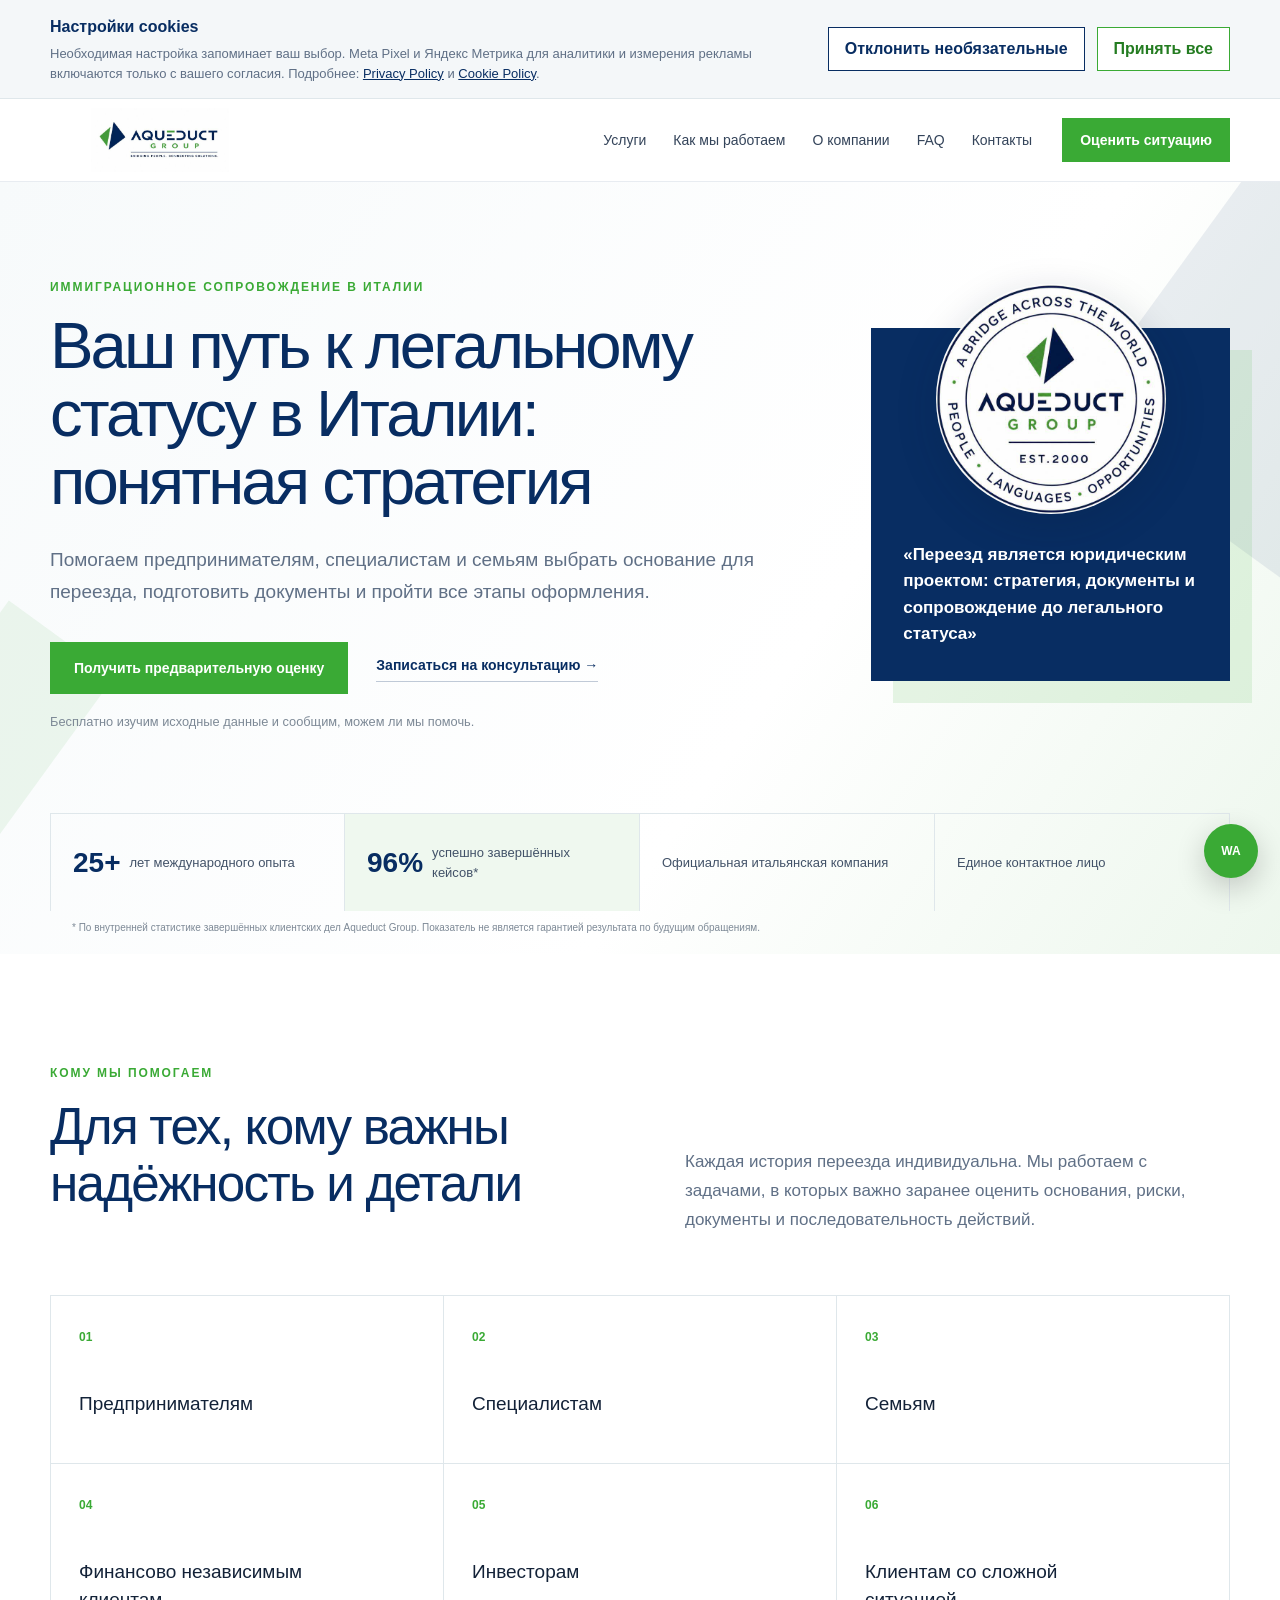
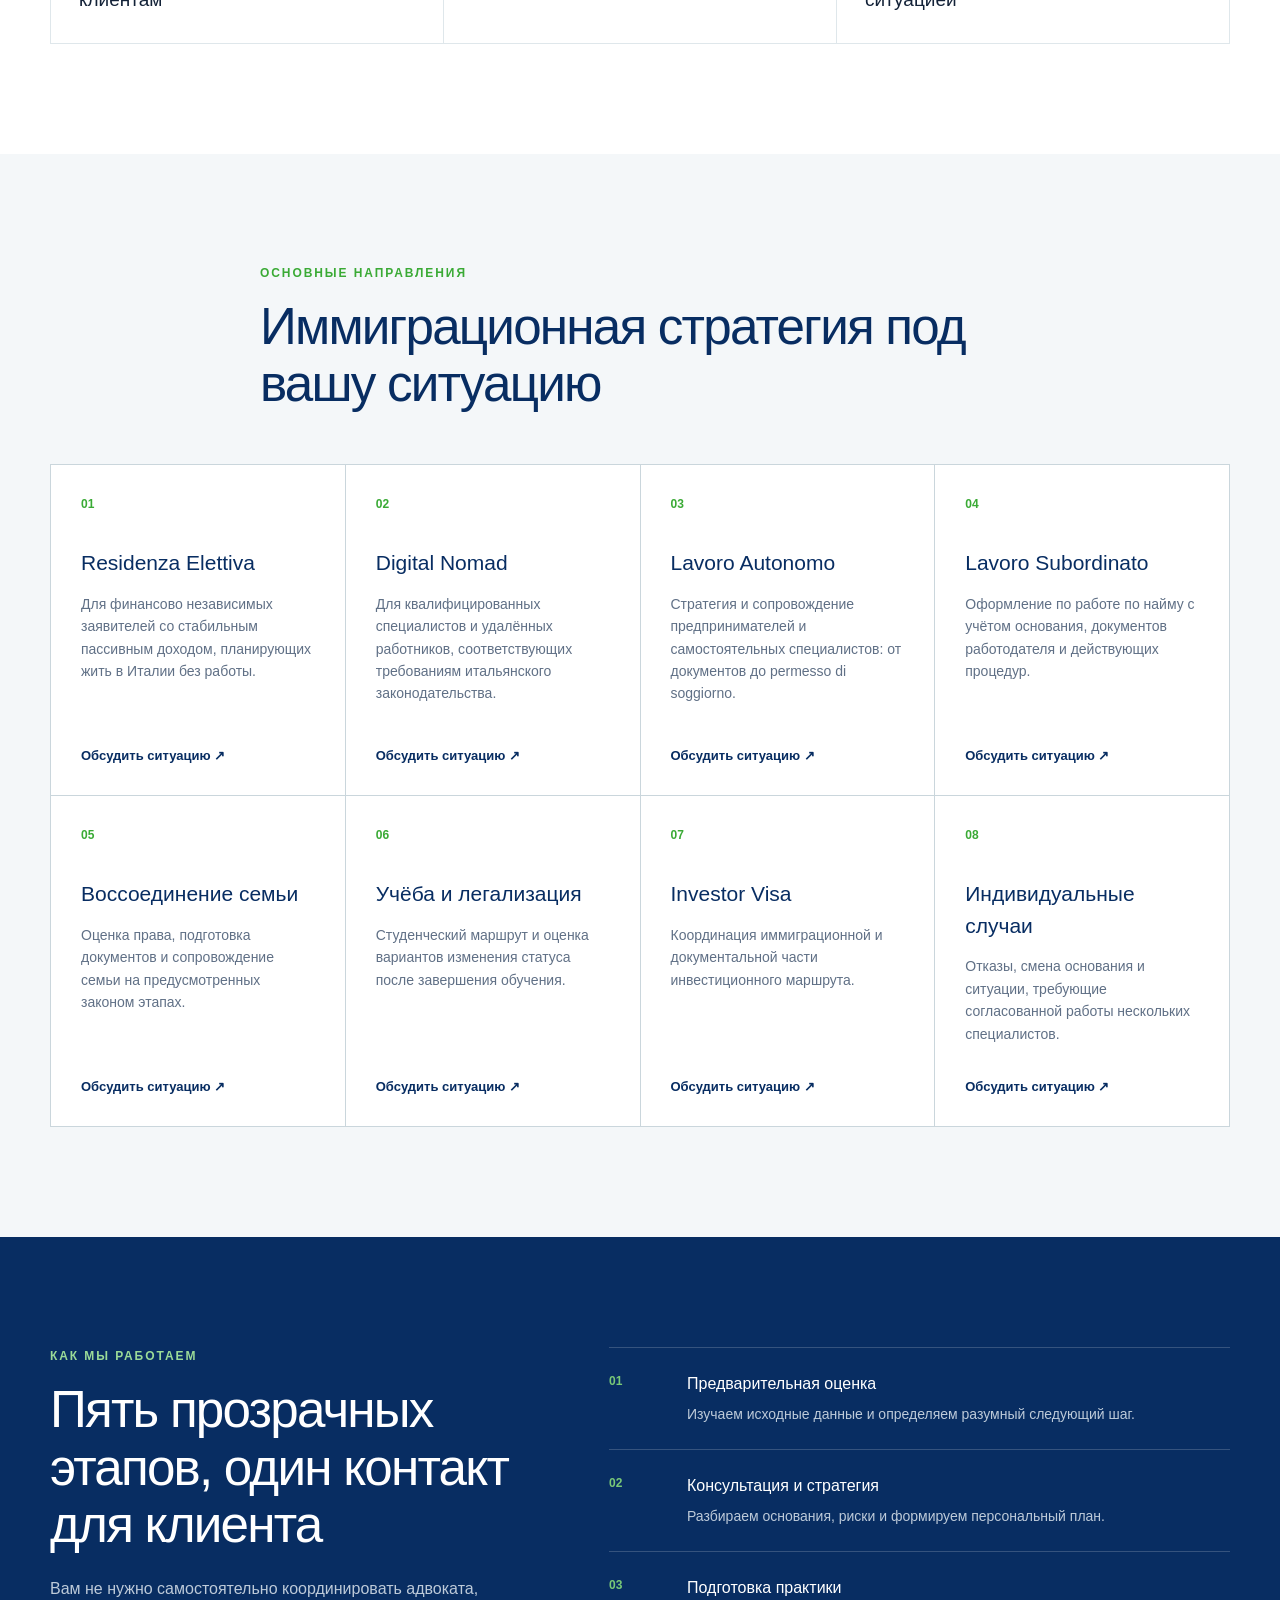
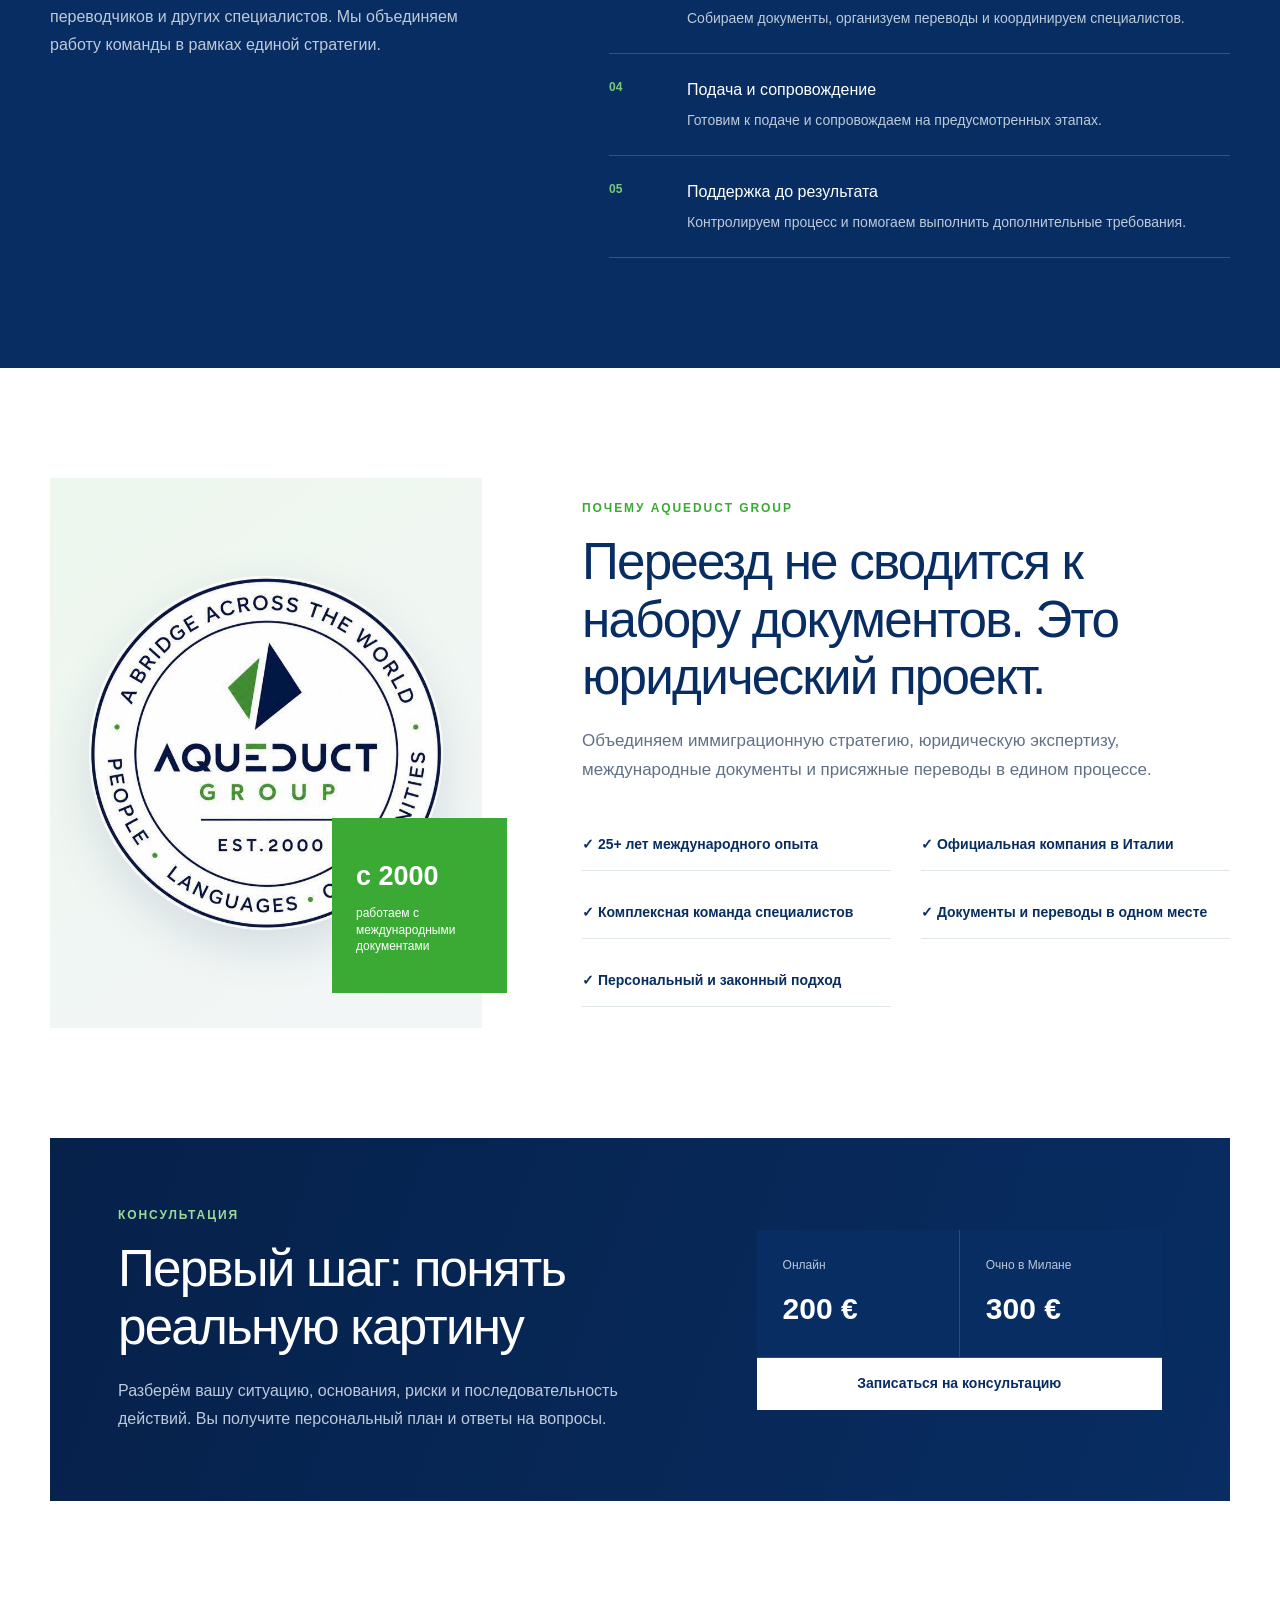
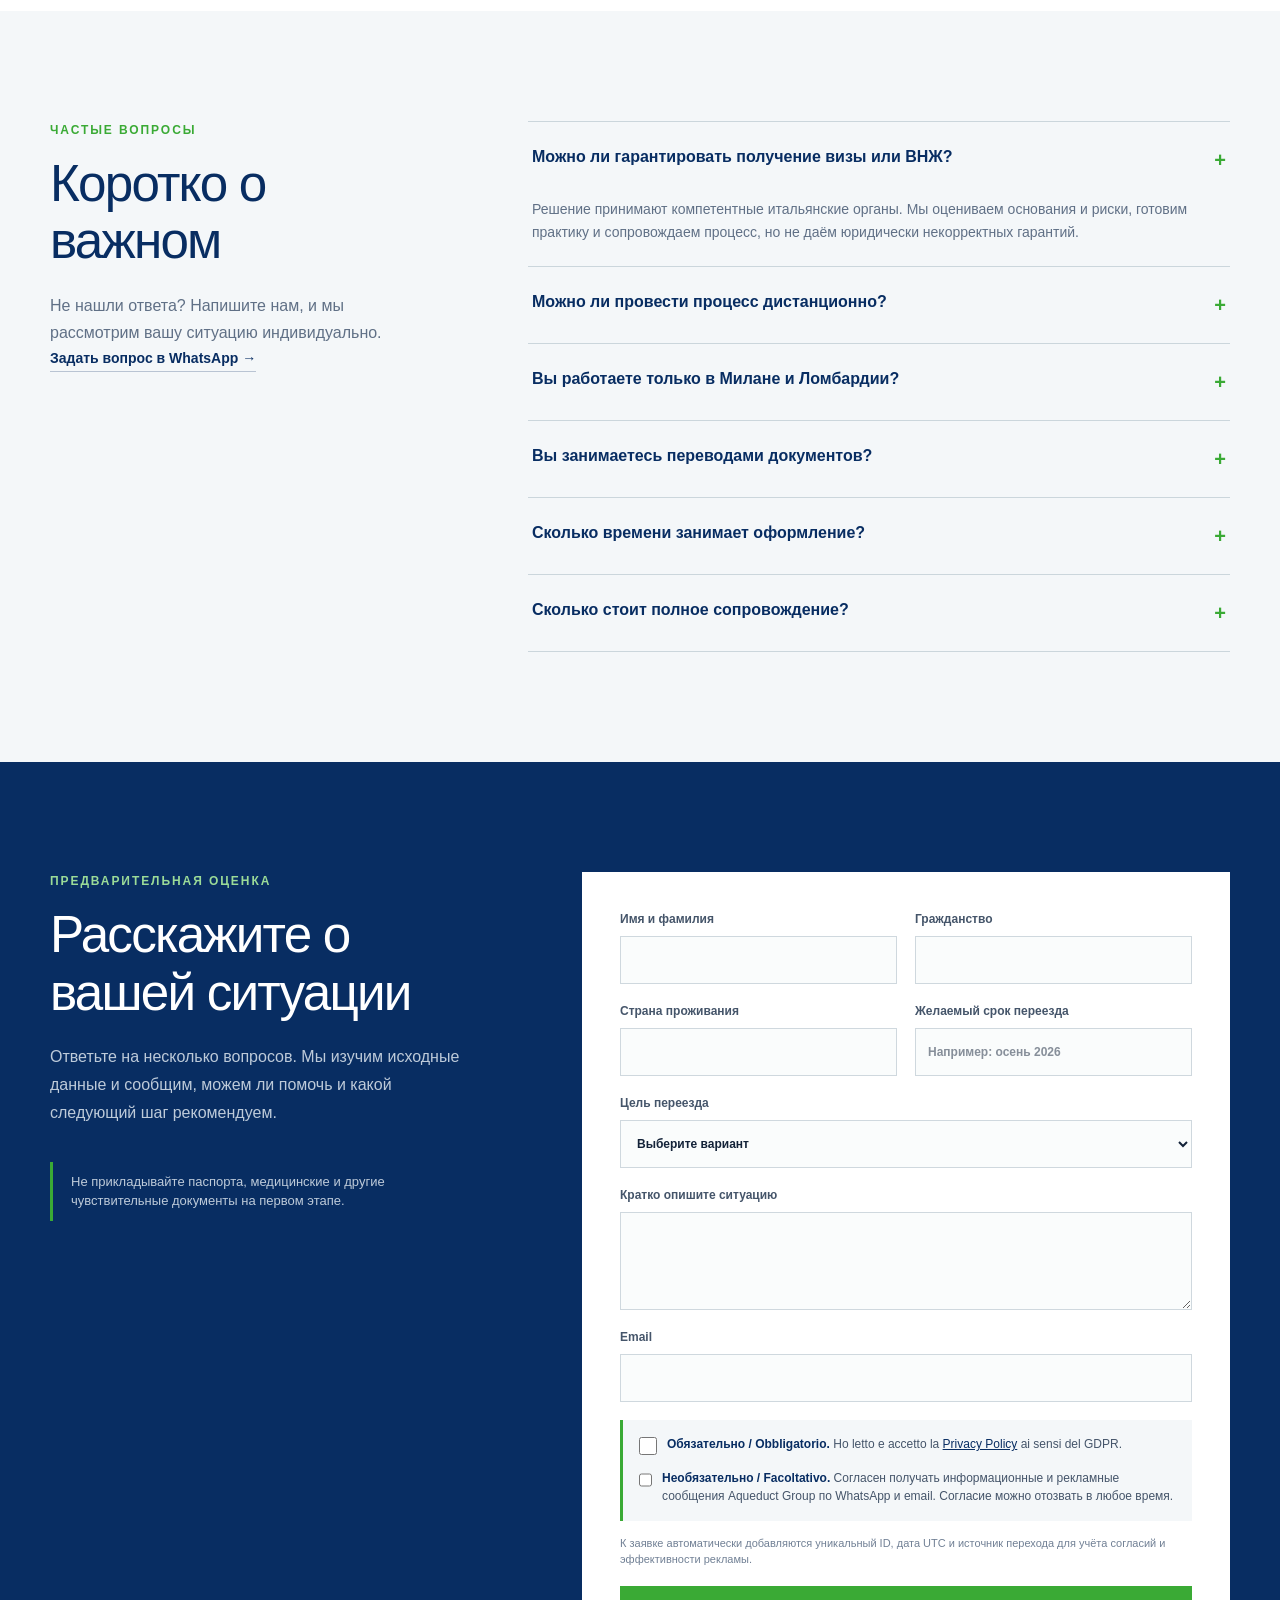
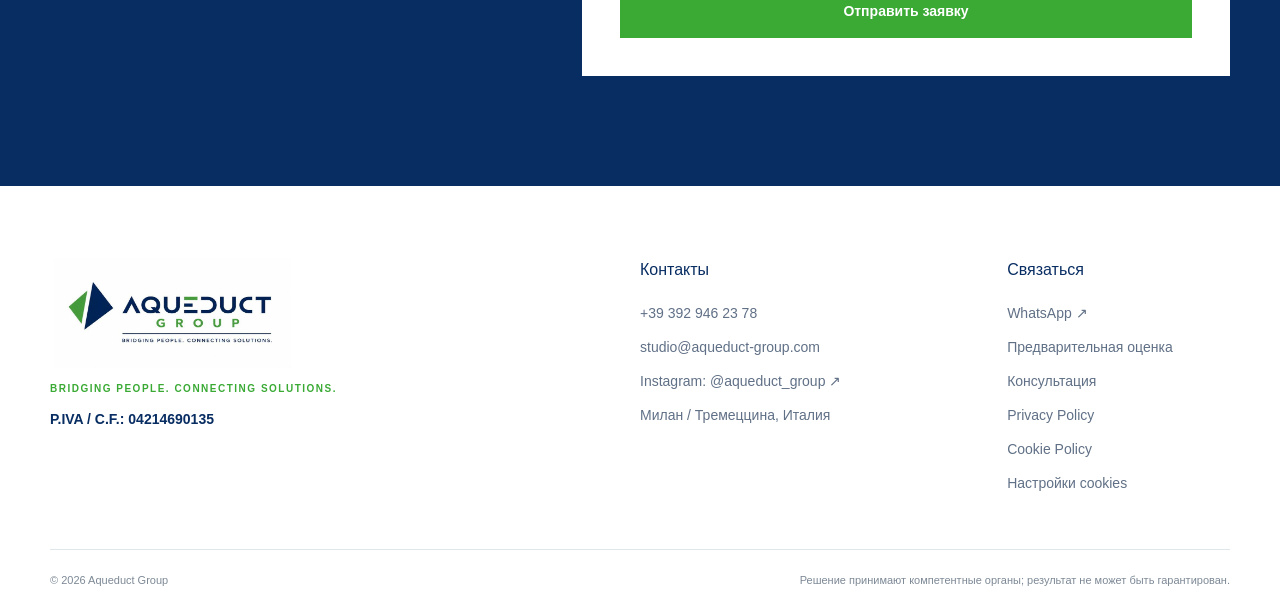
==== index.html @ cb6d69df "Add files via upload" ====
<!DOCTYPE html><html lang="ru"><head><meta charSet="utf-8"/><meta name="viewport" content="width=device-width, initial-scale=1"/><link rel="preload" as="image" href="/aqueduct-logo-horizontal.jpg"/><link rel="preload" as="image" href="/aqueduct-seal.jpg"/><link rel="stylesheet" href="/_next/static/chunks/0q03mwoby-0p..css" data-precedence="next"/><link rel="preload" as="script" fetchPriority="low" href="/_next/static/chunks/0ht900cau6_ur.js"/><script src="/_next/static/chunks/0t2z5hkh7v~~b.js" async=""></script><script src="/_next/static/chunks/07lhk_q6pmm3r.js" async=""></script><script src="/_next/static/chunks/turbopack-0cek.dh0dqtgy.js" async=""></script><script src="/_next/static/chunks/0dbhjjzl8qfwv.js" async=""></script><script src="/_next/static/chunks/15.c3~0kke10f.js" async=""></script><title>ВНЖ и иммиграционное сопровождение в Италии | Aqueduct Group</title><meta name="description" content="Иммиграционное сопровождение в Италии для предпринимателей, специалистов и семей: стратегия, документы, переводы и поддержка на всех этапах."/><meta name="codex-preview" content="development"/><meta name="facebook-domain-verification" content="cz3ym15rkh00m2k5d0hv8cjs45vnof"/><script id="meta-pixel">
if(localStorage.getItem('aqueduct-cookie-consent')==='accepted'){
!function(f,b,e,v,n,t,s){if(f.fbq)return;n=f.fbq=function(){n.callMethod?
n.callMethod.apply(n,arguments):n.queue.push(arguments)};if(!f._fbq)f._fbq=n;
n.push=n;n.loaded=!0;n.version='2.0';n.queue=[];t=b.createElement(e);t.async=!0;
t.src=v;s=b.getElementsByTagName(e)[0];s.parentNode.insertBefore(t,s)}
(window,document,'script','https://connect.facebook.net/en_US/fbevents.js');
fbq('init','1347046264078028');fbq('track','PageView');
}</script><script id="yandex-metrika">
if(localStorage.getItem('aqueduct-cookie-consent')==='accepted'){
(function(m,e,t,r,i,k,a){
m[i]=m[i]||function(){(m[i].a=m[i].a||[]).push(arguments)};
m[i].l=1*new Date();
for(var j=0;j<document.scripts.length;j++){if(document.scripts[j].src===r){return;}}
k=e.createElement(t);a=e.getElementsByTagName(t)[0];k.async=1;k.src=r;a.parentNode.insertBefore(k,a);
})(window,document,'script','https://mc.yandex.ru/metrika/tag.js?id=112388441','ym');
ym(112388441,'init',{ssr:true,webvisor:true,clickmap:true,ecommerce:'dataLayer',referrer:document.referrer,url:location.href,accurateTrackBounce:true,trackLinks:true});
}</script><script src="/_next/static/chunks/03~yq9q893hmn.js" noModule=""></script><script>
(function () {
  if (localStorage.getItem('cookieConsent') !== 'accepted') return;

  if (typeof window.ym === 'function') return;

  (function(m,e,t,r,i,k,a){
    m[i]=m[i]||function(){(m[i].a=m[i].a||[]).push(arguments)};
    m[i].l=1*new Date();
    k=e.createElement(t),a=e.getElementsByTagName(t)[0];
    k.async=1;k.src=r;a.parentNode.insertBefore(k,a);
  })(window,document,"script","https://mc.yandex.ru/metrika/tag.js","ym");

  ym(112388441,"init",{
    clickmap:true,
    trackLinks:true,
    accurateTrackBounce:true,
    webvisor:true
  });
})();
</script>
</head><body><div hidden=""><!--$--><!--/$--></div><main><aside class="cookieNotice" aria-label="Настройки cookies"><div class="container cookieNoticeInner"><div><b>Настройки cookies</b><p>Необходимая настройка запоминает ваш выбор. Meta Pixel и Яндекс Метрика для аналитики и измерения рекламы включаются только с вашего согласия. Подробнее: <a href="/privacy-policy">Privacy Policy</a> и <a href="/cookie-policy">Cookie Policy</a>.</p></div><div class="cookieActions"><button class="cookieChoice">Отклонить необязательные</button><button class="cookieChoice accept">Принять все</button></div></div></aside><header><div class="container navwrap"><a class="logo" href="#top"><img src="/aqueduct-logo-horizontal.jpg" alt="Aqueduct Group"/></a><button class="menubtn" aria-label="Открыть меню"><i></i><i></i><i></i></button><nav class=""><a href="#services">Услуги</a><a href="#process">Как мы работаем</a><a href="#about">О компании</a><a href="#faq">FAQ</a><a href="#contacts">Контакты</a></nav><a class="btn small desktop" href="#assessment">Оценить ситуацию</a></div></header><section class="hero" id="top"><div class="shape s1"></div><div class="shape s2"></div><div class="container heroGrid"><div><p class="eyebrow">Иммиграционное сопровождение в Италии</p><h1>Ваш путь к легальному статусу в Италии: понятная стратегия</h1><p class="lead">Помогаем предпринимателям, специалистам и семьям выбрать основание для переезда, подготовить документы и пройти все этапы оформления.</p><div class="actions"><a class="btn" href="#assessment">Получить предварительную оценку</a><a class="link" href="#consultation">Записаться на консультацию →</a></div><small>Бесплатно изучим исходные данные и сообщим, можем ли мы помочь.</small></div><aside><img src="/aqueduct-seal.jpg" alt="Aqueduct Group, с 2000 года"/><blockquote>«Переезд является юридическим проектом: стратегия, документы и сопровождение до легального статуса»</blockquote></aside></div><div class="container trust"><span><b>25+</b> лет международного опыта</span><span class="successStat"><b>96%</b> успешно завершённых кейсов*</span><span>Официальная итальянская компания</span><span>Единое контактное лицо</span></div><p class="container successNote">* По внутренней статистике завершённых клиентских дел Aqueduct Group. Показатель не является гарантией результата по будущим обращениям.</p></section><section class="section audience"><div class="container split"><div><p class="eyebrow">Кому мы помогаем</p><h2>Для тех, кому важны надёжность и детали</h2></div><p>Каждая история переезда индивидуальна. Мы работаем с задачами, в которых важно заранее оценить основания, риски, документы и последовательность действий.</p></div><div class="container audienceGrid"><article><span>0<!-- -->1</span><h3>Предпринимателям</h3></article><article><span>0<!-- -->2</span><h3>Специалистам</h3></article><article><span>0<!-- -->3</span><h3>Семьям</h3></article><article><span>0<!-- -->4</span><h3>Финансово независимым клиентам</h3></article><article><span>0<!-- -->5</span><h3>Инвесторам</h3></article><article><span>0<!-- -->6</span><h3>Клиентам со сложной ситуацией</h3></article></div></section><section class="section services" id="services"><div class="container title"><p class="eyebrow">Основные направления</p><h2>Иммиграционная стратегия под вашу ситуацию</h2></div><div class="container serviceGrid"><article><span>0<!-- -->1</span><h3>Residenza Elettiva</h3><p>Для финансово независимых заявителей со стабильным пассивным доходом, планирующих жить в Италии без работы.</p><a href="#assessment">Обсудить ситуацию ↗</a></article><article><span>0<!-- -->2</span><h3>Digital Nomad</h3><p>Для квалифицированных специалистов и удалённых работников, соответствующих требованиям итальянского законодательства.</p><a href="#assessment">Обсудить ситуацию ↗</a></article><article><span>0<!-- -->3</span><h3>Lavoro Autonomo</h3><p>Стратегия и сопровождение предпринимателей и самостоятельных специалистов: от документов до permesso di soggiorno.</p><a href="#assessment">Обсудить ситуацию ↗</a></article><article><span>0<!-- -->4</span><h3>Lavoro Subordinato</h3><p>Оформление по работе по найму с учётом основания, документов работодателя и действующих процедур.</p><a href="#assessment">Обсудить ситуацию ↗</a></article><article><span>0<!-- -->5</span><h3>Воссоединение семьи</h3><p>Оценка права, подготовка документов и сопровождение семьи на предусмотренных законом этапах.</p><a href="#assessment">Обсудить ситуацию ↗</a></article><article><span>0<!-- -->6</span><h3>Учёба и легализация</h3><p>Студенческий маршрут и оценка вариантов изменения статуса после завершения обучения.</p><a href="#assessment">Обсудить ситуацию ↗</a></article><article><span>0<!-- -->7</span><h3>Investor Visa</h3><p>Координация иммиграционной и документальной части инвестиционного маршрута.</p><a href="#assessment">Обсудить ситуацию ↗</a></article><article><span>0<!-- -->8</span><h3>Индивидуальные случаи</h3><p>Отказы, смена основания и ситуации, требующие согласованной работы нескольких специалистов.</p><a href="#assessment">Обсудить ситуацию ↗</a></article></div></section><section class="section process" id="process"><div class="container processGrid"><div><p class="eyebrow pale">Как мы работаем</p><h2>Пять прозрачных этапов, один контакт для клиента</h2><p>Вам не нужно самостоятельно координировать адвоката, переводчиков и других специалистов. Мы объединяем работу команды в рамках единой стратегии.</p></div><ol><li><span>0<!-- -->1</span><div><h3>Предварительная оценка</h3><p>Изучаем исходные данные и определяем разумный следующий шаг.</p></div></li><li><span>0<!-- -->2</span><div><h3>Консультация и стратегия</h3><p>Разбираем основания, риски и формируем персональный план.</p></div></li><li><span>0<!-- -->3</span><div><h3>Подготовка практики</h3><p>Собираем документы, организуем переводы и координируем специалистов.</p></div></li><li><span>0<!-- -->4</span><div><h3>Подача и сопровождение</h3><p>Готовим к подаче и сопровождаем на предусмотренных этапах.</p></div></li><li><span>0<!-- -->5</span><div><h3>Поддержка до результата</h3><p>Контролируем процесс и помогаем выполнить дополнительные требования.</p></div></li></ol></div></section><section class="section why" id="about"><div class="container whyGrid"><div class="visual"><img src="/aqueduct-seal.jpg" alt="Aqueduct Group"/><div><b>с 2000</b><span>работаем с международными документами</span></div></div><div><p class="eyebrow">Почему Aqueduct Group</p><h2>Переезд не сводится к набору документов. Это юридический проект.</h2><p class="bigcopy">Объединяем иммиграционную стратегию, юридическую экспертизу, международные документы и присяжные переводы в едином процессе.</p><div class="checks"><div>✓ <!-- -->25+ лет международного опыта</div><div>✓ <!-- -->Официальная компания в Италии</div><div>✓ <!-- -->Комплексная команда специалистов</div><div>✓ <!-- -->Документы и переводы в одном месте</div><div>✓ <!-- -->Персональный и законный подход</div></div></div></div></section><section class="consult" id="consultation"><div class="container consultCard"><div><p class="eyebrow pale">Консультация</p><h2>Первый шаг: понять реальную картину</h2><p>Разберём вашу ситуацию, основания, риски и последовательность действий. Вы получите персональный план и ответы на вопросы.</p></div><div class="prices"><div><span>Онлайн</span><b>200 €</b></div><div><span>Очно в Милане</span><b>300 €</b></div><a class="btn white" href="https://wa.me/393929462378?text=Здравствуйте!%20Хочу%20записаться%20на%20консультацию.">Записаться на консультацию</a></div></div></section><section class="section faq" id="faq"><div class="container faqGrid"><div><p class="eyebrow">Частые вопросы</p><h2>Коротко о важном</h2><p>Не нашли ответа? Напишите нам, и мы рассмотрим вашу ситуацию индивидуально.</p><a class="link" href="https://wa.me/393929462378">Задать вопрос в WhatsApp →</a></div><div class="accord"><details open=""><summary>Можно ли гарантировать получение визы или ВНЖ?<span>+</span></summary><p>Решение принимают компетентные итальянские органы. Мы оцениваем основания и риски, готовим практику и сопровождаем процесс, но не даём юридически некорректных гарантий.</p></details><details><summary>Можно ли провести процесс дистанционно?<span>+</span></summary><p>Значительную часть подготовки можно организовать дистанционно. Личное присутствие может потребоваться для подачи, биометрии и получения документов.</p></details><details><summary>Вы работаете только в Милане и Ломбардии?<span>+</span></summary><p>Мы сопровождаем проекты в разных регионах Италии. Формат зависит от конкретной процедуры и компетентного органа.</p></details><details><summary>Вы занимаетесь переводами документов?<span>+</span></summary><p>Да. Организуем профессиональные и присяжные переводы, апостиль и связанные процедуры легализации документов.</p></details><details><summary>Сколько времени занимает оформление?<span>+</span></summary><p>Срок зависит от основания, консульства, квестуры и готовности документов. Реалистичный ориентир обсуждается после анализа ситуации.</p></details><details><summary>Сколько стоит полное сопровождение?<span>+</span></summary><p>Стоимость зависит от основания, состава семьи и объёма работы. После консультации вы получите план и индивидуальное предложение.</p></details></div></div></section><section class="section assessment" id="assessment"><div class="container assessGrid"><div><p class="eyebrow pale">Предварительная оценка</p><h2>Расскажите о вашей ситуации</h2><p>Ответьте на несколько вопросов. Мы изучим исходные данные и сообщим, можем ли помочь и какой следующий шаг рекомендуем.</p><div class="notice">Не прикладывайте паспорта, медицинские и другие чувствительные документы на первом этапе.</div></div><form id="assessment-form" action="https://api.web3forms.com/submit" method="POST"><input type="hidden" name="access_key" value="bfe9305d-f7c6-4213-a6e9-f174d8bb33d2"/><input type="hidden" name="subject" value="Новая заявка с aqueduct-group.com"/><input type="hidden" name="from_name" value="Aqueduct Group Website"/><div class="row"><label>Имя и фамилия<input required="" name="name"/></label><label>Гражданство<input required="" name="citizenship"/></label></div><div class="row"><label>Страна проживания<input required="" name="country"/></label><label>Желаемый срок переезда<input placeholder="Например: осень 2026" name="timing"/></label></div><label>Цель переезда<select name="goal" required=""><option value="" disabled="" selected="">Выберите вариант</option><option>Предпринимательство</option><option>Удалённая работа</option><option>Финансовая независимость</option><option>Воссоединение семьи</option><option>Учёба</option><option>Инвестиции</option><option>Нужна рекомендация</option></select></label><label>Кратко опишите ситуацию<textarea name="details" rows="4" required=""></textarea></label><label>Email<input type="email" required="" name="email"/></label><label>Телефон<input type="tel" required="" name="phone" placeholder="+39 ..."/></label><div class="consentGroup"><label class="consent"><input type="checkbox" required="" name="privacyConsent"/><span><b>Обязательно / Obbligatorio.</b> Ho letto e accetto la <a href="/privacy-policy">Privacy Policy</a> ai sensi del GDPR.</span></label><label class="consent"><input type="checkbox" name="marketingConsent"/><span><b>Необязательно / Facoltativo.</b> Согласен получать информационные и рекламные сообщения Aqueduct Group по WhatsApp и email. Согласие можно отозвать в любое время.</span></label></div><p class="formMeta">К заявке автоматически добавляются уникальный ID, дата UTC и источник перехода для учёта согласий и эффективности рекламы.</p><button class="btn full" type="submit">Отправить заявку</button><p id="form-status" aria-live="polite"></p></form></div></section><footer id="contacts"><div class="container footerGrid"><div><img src="/aqueduct-logo-horizontal.jpg" alt="Aqueduct Group"/><p>Bridging People. Connecting Solutions.</p><span class="vat">P.IVA / C.F.: 04214690135</span></div><div><h3>Контакты</h3><a href="tel:+393929462378">+39 392 946 23 78</a><a href="mailto:studio@aqueduct-group.com">studio@aqueduct-group.com</a><a href="https://www.instagram.com/aqueduct_group">Instagram: @aqueduct_group ↗</a><span>Милан / Тремеццина, Италия</span></div><div><h3>Связаться</h3><a href="https://wa.me/393929462378">WhatsApp ↗</a><a href="#assessment">Предварительная оценка</a><a href="#consultation">Консультация</a><a href="/privacy-policy">Privacy Policy</a><a href="/cookie-policy">Cookie Policy</a><button class="cookie-settings">Настройки cookies</button></div></div><div class="container footBottom"><span>© 2026 Aqueduct Group</span><span>Решение принимают компетентные органы; результат не может быть гарантирован.</span></div></footer><a class="float" href="https://wa.me/393929462378" aria-label="WhatsApp">WA</a></main><!--$--><!--/$--><script src="/_next/static/chunks/0ht900cau6_ur.js" id="_R_" async=""></script><script>(self.__next_f=self.__next_f||[]).push([0])</script><script>self.__next_f.push([1,"1:\"$Sreact.fragment\"\n2:I[39756,[\"/_next/static/chunks/0dbhjjzl8qfwv.js\"],\"default\"]\n3:I[37457,[\"/_next/static/chunks/0dbhjjzl8qfwv.js\"],\"default\"]\n4:I[47257,[\"/_next/static/chunks/0dbhjjzl8qfwv.js\"],\"ClientPageRoot\"]\n5:I[31713,[\"/_next/static/chunks/0dbhjjzl8qfwv.js\",\"/_next/static/chunks/15.c3~0kke10f.js\"],\"default\"]\n8:I[97367,[\"/_next/static/chunks/0dbhjjzl8qfwv.js\"],\"OutletBoundary\"]\n9:\"$Sreact.suspense\"\nb:I[97367,[\"/_next/static/chunks/0dbhjjzl8qfwv.js\"],\"ViewportBoundary\"]\nd:I[97367,[\"/_next/static/chunks/0dbhjjzl8qfwv.js\"],\"MetadataBoundary\"]\nf:I[68027,[\"/_next/static/chunks/0dbhjjzl8qfwv.js\"],\"default\",1]\n:HL[\"/_next/static/chunks/0q03mwoby-0p..css\",\"style\"]\n"])</script><script>self.__next_f.push([1,"0:{\"P\":null,\"c\":[\"\",\"\"],\"q\":\"\",\"i\":false,\"f\":[[[\"\",{\"children\":[\"__PAGE__\",{}]},\"$undefined\",\"$undefined\",16],[[\"$\",\"$1\",\"c\",{\"children\":[[[\"$\",\"link\",\"0\",{\"rel\":\"stylesheet\",\"href\":\"/_next/static/chunks/0q03mwoby-0p..css\",\"precedence\":\"next\",\"crossOrigin\":\"$undefined\",\"nonce\":\"$undefined\"}],[\"$\",\"script\",\"script-0\",{\"src\":\"/_next/static/chunks/0dbhjjzl8qfwv.js\",\"async\":true,\"nonce\":\"$undefined\"}]],[\"$\",\"html\",null,{\"lang\":\"ru\",\"children\":[[\"$\",\"head\",null,{\"children\":[[\"$\",\"script\",null,{\"id\":\"meta-pixel\",\"dangerouslySetInnerHTML\":{\"__html\":\"\\nif(localStorage.getItem('aqueduct-cookie-consent')==='accepted'){\\n!function(f,b,e,v,n,t,s){if(f.fbq)return;n=f.fbq=function(){n.callMethod?\\nn.callMethod.apply(n,arguments):n.queue.push(arguments)};if(!f._fbq)f._fbq=n;\\nn.push=n;n.loaded=!0;n.version='2.0';n.queue=[];t=b.createElement(e);t.async=!0;\\nt.src=v;s=b.getElementsByTagName(e)[0];s.parentNode.insertBefore(t,s)}\\n(window,document,'script','https://connect.facebook.net/en_US/fbevents.js');\\nfbq('init','1347046264078028');fbq('track','PageView');\\n}\"}}],[\"$\",\"script\",null,{\"id\":\"yandex-metrika\",\"dangerouslySetInnerHTML\":{\"__html\":\"\\nif(localStorage.getItem('aqueduct-cookie-consent')==='accepted'){\\n(function(m,e,t,r,i,k,a){\\nm[i]=m[i]||function(){(m[i].a=m[i].a||[]).push(arguments)};\\nm[i].l=1*new Date();\\nfor(var j=0;j\u003cdocument.scripts.length;j++){if(document.scripts[j].src===r){return;}}\\nk=e.createElement(t);a=e.getElementsByTagName(t)[0];k.async=1;k.src=r;a.parentNode.insertBefore(k,a);\\n})(window,document,'script','https://mc.yandex.ru/metrika/tag.js?id=112388441','ym');\\nym(112388441,'init',{ssr:true,webvisor:true,clickmap:true,ecommerce:'dataLayer',referrer:document.referrer,url:location.href,accurateTrackBounce:true,trackLinks:true});\\n}\"}}]]}],[\"$\",\"body\",null,{\"children\":[\"$\",\"$L2\",null,{\"parallelRouterKey\":\"children\",\"error\":\"$undefined\",\"errorStyles\":\"$undefined\",\"errorScripts\":\"$undefined\",\"template\":[\"$\",\"$L3\",null,{}],\"templateStyles\":\"$undefined\",\"templateScripts\":\"$undefined\",\"notFound\":[[[\"$\",\"title\",null,{\"children\":\"404: This page could not be found.\"}],[\"$\",\"div\",null,{\"style\":{\"fontFamily\":\"system-ui,\\\"Segoe UI\\\",Roboto,Helvetica,Arial,sans-serif,\\\"Apple Color Emoji\\\",\\\"Segoe UI Emoji\\\"\",\"height\":\"100vh\",\"textAlign\":\"center\",\"display\":\"flex\",\"flexDirection\":\"column\",\"alignItems\":\"center\",\"justifyContent\":\"center\"},\"children\":[\"$\",\"div\",null,{\"children\":[[\"$\",\"style\",null,{\"dangerouslySetInnerHTML\":{\"__html\":\"body{color:#000;background:#fff;margin:0}.next-error-h1{border-right:1px solid rgba(0,0,0,.3)}@media (prefers-color-scheme:dark){body{color:#fff;background:#000}.next-error-h1{border-right:1px solid rgba(255,255,255,.3)}}\"}}],[\"$\",\"h1\",null,{\"className\":\"next-error-h1\",\"style\":{\"display\":\"inline-block\",\"margin\":\"0 20px 0 0\",\"padding\":\"0 23px 0 0\",\"fontSize\":24,\"fontWeight\":500,\"verticalAlign\":\"top\",\"lineHeight\":\"49px\"},\"children\":404}],[\"$\",\"div\",null,{\"style\":{\"display\":\"inline-block\"},\"children\":[\"$\",\"h2\",null,{\"style\":{\"fontSize\":14,\"fontWeight\":400,\"lineHeight\":\"49px\",\"margin\":0},\"children\":\"This page could not be found.\"}]}]]}]}]],[]],\"forbidden\":\"$undefined\",\"unauthorized\":\"$undefined\"}]}]]}]]}],{\"children\":[[\"$\",\"$1\",\"c\",{\"children\":[[\"$\",\"$L4\",null,{\"Component\":\"$5\",\"serverProvidedParams\":{\"searchParams\":{},\"params\":{},\"promises\":[\"$@6\",\"$@7\"]}}],[[\"$\",\"script\",\"script-0\",{\"src\":\"/_next/static/chunks/15.c3~0kke10f.js\",\"async\":true,\"nonce\":\"$undefined\"}]],[\"$\",\"$L8\",null,{\"children\":[\"$\",\"$9\",null,{\"name\":\"Next.MetadataOutlet\",\"children\":\"$@a\"}]}]]}],{},null,false,null]},null,false,null],[\"$\",\"$1\",\"h\",{\"children\":[null,[\"$\",\"$Lb\",null,{\"children\":\"$Lc\"}],[\"$\",\"div\",null,{\"hidden\":true,\"children\":[\"$\",\"$Ld\",null,{\"children\":[\"$\",\"$9\",null,{\"name\":\"Next.Metadata\",\"children\":\"$Le\"}]}]}],null]}],false]],\"m\":\"$undefined\",\"G\":[\"$f\",[[\"$\",\"link\",\"0\",{\"rel\":\"stylesheet\",\"href\":\"/_next/static/chunks/0q03mwoby-0p..css\",\"precedence\":\"next\",\"crossOrigin\":\"$undefined\",\"nonce\":\"$undefined\"}]]],\"S\":true,\"h\":null,\"s\":\"$undefined\",\"l\":\"$undefined\",\"p\":\"$undefined\",\"d\":\"$undefined\",\"b\":\"f8EX0NcoDriMHl08ZJi0y\"}\n"])</script><script>self.__next_f.push([1,"6:{}\n7:\"$0:f:0:1:1:children:0:props:children:0:props:serverProvidedParams:params\"\n"])</script><script>self.__next_f.push([1,"c:[[\"$\",\"meta\",\"0\",{\"charSet\":\"utf-8\"}],[\"$\",\"meta\",\"1\",{\"name\":\"viewport\",\"content\":\"width=device-width, initial-scale=1\"}]]\n"])</script><script>self.__next_f.push([1,"a:null\ne:[[\"$\",\"title\",\"0\",{\"children\":\"ВНЖ и иммиграционное сопровождение в Италии | Aqueduct Group\"}],[\"$\",\"meta\",\"1\",{\"name\":\"description\",\"content\":\"Иммиграционное сопровождение в Италии для предпринимателей, специалистов и семей: стратегия, документы, переводы и поддержка на всех этапах.\"}],[\"$\",\"meta\",\"2\",{\"name\":\"codex-preview\",\"content\":\"development\"}],[\"$\",\"meta\",\"3\",{\"name\":\"facebook-domain-verification\",\"content\":\"cz3ym15rkh00m2k5d0hv8cjs45vnof\"}]]\n"])</script><script id="web3forms-handler">
(function(){
  var form=document.getElementById('assessment-form');
  if(!form) return;
  form.addEventListener('submit', async function(e){
    e.preventDefault();
    e.stopImmediatePropagation();
    var btn=form.querySelector('button[type="submit"]');
    var status=document.getElementById('form-status');
    var original=btn?btn.textContent:'';
    if(btn){btn.disabled=true;btn.textContent='Отправляем…';}
    if(status) status.textContent='';
    try {
      var data=new FormData(form);
      data.append('source_url', location.href);
      data.append('submitted_at_utc', new Date().toISOString());
      var res=await fetch('https://api.web3forms.com/submit',{method:'POST',body:data,headers:{Accept:'application/json'}});
      var json=await res.json();
      if(!res.ok || !json.success) throw new Error(json.message||'Ошибка отправки');
      if(typeof window.ym==='function') window.ym(112388441,'reachGoal','aqueduct_form_submit');
      window.location.assign('/thank-you.html');
    } catch(err) {
      if(status) status.textContent='Не удалось отправить заявку. Напишите нам: studio@aqueduct-group.com';
    } finally {
      if(btn){btn.disabled=false;btn.textContent=original||'Отправить заявку';}
    }
  }, true);
})();
</script></body></html>
---- _next/static/chunks/0q03mwoby-0p..css ----
@layer theme{:root,:host{--font-sans:ui-sans-serif, system-ui, sans-serif, "Apple Color Emoji", "Segoe UI Emoji", "Segoe UI Symbol", "Noto Color Emoji";--font-mono:ui-monospace, SFMono-Regular, Menlo, Monaco, Consolas, "Liberation Mono", "Courier New", monospace;--spacing:.25rem;--default-font-family:var(--font-sans);--default-mono-font-family:var(--font-mono)}}@layer base{*,:after,:before,::backdrop{box-sizing:border-box;border:0 solid;margin:0;padding:0}::file-selector-button{box-sizing:border-box;border:0 solid;margin:0;padding:0}html,:host{-webkit-text-size-adjust:100%;tab-size:4;line-height:1.5;font-family:var(--default-font-family,ui-sans-serif, system-ui, sans-serif, "Apple Color Emoji", "Segoe UI Emoji", "Segoe UI Symbol", "Noto Color Emoji");font-feature-settings:var(--default-font-feature-settings,normal);font-variation-settings:var(--default-font-variation-settings,normal);-webkit-tap-highlight-color:transparent}hr{height:0;color:inherit;border-top-width:1px}abbr:where([title]){-webkit-text-decoration:underline dotted;text-decoration:underline dotted}h1,h2,h3,h4,h5,h6{font-size:inherit;font-weight:inherit}a{color:inherit;-webkit-text-decoration:inherit;-webkit-text-decoration:inherit;-webkit-text-decoration:inherit;-webkit-text-decoration:inherit;text-decoration:inherit}b,strong{font-weight:bolder}code,kbd,samp,pre{font-family:var(--default-mono-font-family,ui-monospace, SFMono-Regular, Menlo, Monaco, Consolas, "Liberation Mono", "Courier New", monospace);font-feature-settings:var(--default-mono-font-feature-settings,normal);font-variation-settings:var(--default-mono-font-variation-settings,normal);font-size:1em}small{font-size:80%}sub,sup{vertical-align:baseline;font-size:75%;line-height:0;position:relative}sub{bottom:-.25em}sup{top:-.5em}table{text-indent:0;border-color:inherit;border-collapse:collapse}:-moz-focusring{outline:auto}progress{vertical-align:baseline}summary{display:list-item}ol,ul,menu{list-style:none}img,svg,video,canvas,audio,iframe,embed,object{vertical-align:middle;display:block}img,video{max-width:100%;height:auto}button,input,select,optgroup,textarea{font:inherit;font-feature-settings:inherit;font-variation-settings:inherit;letter-spacing:inherit;color:inherit;opacity:1;background-color:#0000;border-radius:0}::file-selector-button{font:inherit;font-feature-settings:inherit;font-variation-settings:inherit;letter-spacing:inherit;color:inherit;opacity:1;background-color:#0000;border-radius:0}:where(select:is([multiple],[size])) optgroup{font-weight:bolder}:where(select:is([multiple],[size])) optgroup option{padding-inline-start:20px}::file-selector-button{margin-inline-end:4px}::placeholder{opacity:1}@supports (not ((-webkit-appearance:-apple-pay-button))) or (contain-intrinsic-size:1px){::placeholder{color:currentColor}@supports (color:color-mix(in lab, red, red)){::placeholder{color:color-mix(in oklab, currentcolor 50%, transparent)}}}textarea{resize:vertical}::-webkit-search-decoration{-webkit-appearance:none}::-webkit-date-and-time-value{min-height:1lh;text-align:inherit}::-webkit-datetime-edit{display:inline-flex}::-webkit-datetime-edit-fields-wrapper{padding:0}::-webkit-datetime-edit{padding-block:0}::-webkit-datetime-edit-year-field{padding-block:0}::-webkit-datetime-edit-month-field{padding-block:0}::-webkit-datetime-edit-day-field{padding-block:0}::-webkit-datetime-edit-hour-field{padding-block:0}::-webkit-datetime-edit-minute-field{padding-block:0}::-webkit-datetime-edit-second-field{padding-block:0}::-webkit-datetime-edit-millisecond-field{padding-block:0}::-webkit-datetime-edit-meridiem-field{padding-block:0}::-webkit-calendar-picker-indicator{line-height:1}:-moz-ui-invalid{box-shadow:none}button,input:where([type=button],[type=reset],[type=submit]){appearance:button}::file-selector-button{appearance:button}::-webkit-inner-spin-button{height:auto}::-webkit-outer-spin-button{height:auto}[hidden]:where(:not([hidden=until-found])){display:none!important}}@layer components;@layer utilities{.visible{visibility:visible}.relative{position:relative}.start{inset-inline-start:var(--spacing)}.container{width:100%}@media (min-width:40rem){.container{max-width:40rem}}@media (min-width:48rem){.container{max-width:48rem}}@media (min-width:64rem){.container{max-width:64rem}}@media (min-width:80rem){.container{max-width:80rem}}@media (min-width:96rem){.container{max-width:96rem}}.table{display:table}}.successStat{background:#eff8ef}.successStat b{color:var(--green)}.successNote{color:#7d8996;margin:0;padding:10px 22px 18px;font-size:10px;line-height:1.45}.consentGroup{border-left:3px solid var(--green);background:#f4f7f9;margin:4px 0 18px;padding:16px 16px 1px}.consentGroup .consent{margin-bottom:15px}.consent b{color:var(--navy)}.formMeta{font-size:11px;color:#718095!important;margin:-4px 0 18px!important;line-height:1.5!important}:root{--navy:#082d62;--dark:#06214a;--green:#3aaa35;--ink:#132238;--muted:#607086;--pale:#f4f7f9;--line:#dfe7eb}*{box-sizing:border-box}html{scroll-behavior:smooth}body{color:var(--ink);margin:0;font-family:Arial,Helvetica,sans-serif}a{color:inherit;text-decoration:none}button,input,select,textarea{font:inherit}.container{width:min(1180px,100% - 40px);margin:auto}header{z-index:50;-webkit-backdrop-filter:blur(14px);backdrop-filter:blur(14px);background:#fffffff2;border-bottom:1px solid #082d6217;position:sticky;top:0}.navwrap{align-items:center;gap:30px;height:82px;display:flex}.logo{width:220px;height:64px}.logo img{object-fit:contain;width:100%;height:100%}nav{color:#34445a;gap:27px;margin-left:auto;font-size:14px;display:flex}nav a:hover{color:var(--green)}.btn{background:var(--green);color:#fff;cursor:pointer;border:0;justify-content:center;align-items:center;min-height:52px;padding:0 24px;font-size:14px;font-weight:700;transition:all .2s;display:inline-flex}.btn:hover{background:#2d922a;transform:translateY(-1px)}.small{min-height:44px;padding:0 18px}.menubtn{background:0 0;border:0;width:42px;display:none}.menubtn i{background:var(--navy);height:2px;margin:6px;display:block}.hero{background:linear-gradient(125deg,#f7fafb,#fff 62%,#edf7ed);padding-top:96px;position:relative;overflow:hidden}.heroGrid{z-index:2;grid-template-columns:1.35fr .65fr;align-items:center;gap:76px;display:grid;position:relative}.eyebrow{color:var(--green);text-transform:uppercase;letter-spacing:.16em;margin:0 0 16px;font-size:12px;font-weight:800}.pale{color:#9bdb98}h1,h2,h3,p{margin-top:0}h1{letter-spacing:-.045em;max-width:800px;color:var(--navy);margin-bottom:28px;font-size:clamp(42px,5.1vw,70px);line-height:1.04}.lead{max-width:720px;color:var(--muted);margin-bottom:34px;font-size:19px;line-height:1.7}.actions{flex-wrap:wrap;align-items:center;gap:28px;display:flex}.link{color:var(--navy);border-bottom:1px solid #082d6240;padding-bottom:5px;font-size:14px;font-weight:700}.hero small{color:#7d8996;margin-top:18px;display:block}.hero aside{background:var(--navy);color:#fff;padding:28px 32px 34px;box-shadow:22px 22px #3aaa351f}.hero aside img{object-fit:cover;border-radius:50%;width:230px;height:230px;margin:-72px auto 28px;display:block;box-shadow:0 12px 40px #0219382e}.hero blockquote{margin:0;font-size:17px;font-weight:700;line-height:1.55}.shape{opacity:.08;position:absolute;transform:rotate(36deg)}.s1{background:var(--navy);width:320px;height:320px;top:45px;right:-170px}.s2{background:var(--green);width:130px;height:260px;bottom:80px;left:-80px}.trust{border-top:1px solid var(--line);grid-template-columns:repeat(4,1fr);min-height:98px;margin-top:82px;display:grid}.trust span{border-right:1px solid var(--line);color:#425268;align-items:center;padding:22px;font-size:13px;display:flex}.trust span:first-child{border-left:1px solid var(--line)}.trust b{color:var(--navy);margin-right:9px;font-size:28px}.section{padding:110px 0}.split{grid-template-columns:1fr 1fr;align-items:end;gap:90px;margin-bottom:60px;display:grid}h2{color:var(--navy);letter-spacing:-.035em;margin-bottom:22px;font-size:clamp(34px,4vw,52px);line-height:1.12}.split>p,.bigcopy{color:var(--muted);font-size:17px;line-height:1.7}.audienceGrid{border-top:1px solid var(--line);border-left:1px solid var(--line);grid-template-columns:repeat(3,1fr);display:grid}.audienceGrid article{border-right:1px solid var(--line);border-bottom:1px solid var(--line);min-height:168px;padding:28px;transition:all .2s}.audienceGrid article:hover{background:var(--navy);color:#fff}.audienceGrid span,.serviceGrid>article>span{color:var(--green);font-size:12px;font-weight:800}.audienceGrid h3{max-width:260px;margin:42px 0 0;font-size:19px}.services,.faq{background:var(--pale)}.title{max-width:760px;margin-bottom:52px}.serviceGrid{background:#cad6dc;border:1px solid #cad6dc;grid-template-columns:repeat(4,1fr);gap:1px;display:grid}.serviceGrid article{background:#fff;flex-direction:column;min-height:330px;padding:30px;display:flex}.serviceGrid h3{color:var(--navy);margin:34px 0 14px;font-size:21px}.serviceGrid p{color:var(--muted);font-size:14px;line-height:1.6}.serviceGrid a{color:var(--navy);margin-top:auto;padding-top:24px;font-size:13px;font-weight:800}.process,.assessment{background:var(--navy);color:#fff}.processGrid{grid-template-columns:.85fr 1.15fr;gap:100px;display:grid}.process h2,.assessment h2,.consult h2{color:#fff}.processGrid>div>p:not(.eyebrow),.assessment p:not(.eyebrow),.consult p:not(.eyebrow){color:#bdcad9;line-height:1.75}.process ol{border-top:1px solid #ffffff2e;margin:0;padding:0;list-style:none}.process li{border-bottom:1px solid #ffffff2e;grid-template-columns:58px 1fr;gap:20px;padding:24px 0;display:grid}.process li>span{color:#79c978;font-size:12px;font-weight:800}.process li h3{margin:0 0 8px}.process li p{color:#bdcad9;margin:0;font-size:14px}.whyGrid{grid-template-columns:.8fr 1.2fr;align-items:center;gap:100px;display:grid}.visual{background:linear-gradient(145deg,#edf7ed,#f3f6f8);justify-content:center;align-items:center;min-height:550px;display:flex;position:relative}.visual>img{border-radius:50%;width:min(82%,420px);box-shadow:0 18px 50px #082d621f}.visual>div{background:var(--green);color:#fff;flex-direction:column;justify-content:center;width:175px;height:175px;padding:30px 24px;display:flex;position:absolute;bottom:35px;right:-25px}.visual b{margin-bottom:8px;font-size:27px}.visual span{font-size:12px;line-height:1.4}.checks{grid-template-columns:1fr 1fr;gap:16px 30px;margin-top:34px;display:grid}.checks div{border-bottom:1px solid var(--line);color:var(--navy);padding:15px 0;font-size:14px;font-weight:700}.consult{padding-bottom:110px}.consultCard{background:linear-gradient(110deg,var(--dark),var(--navy));color:#fff;grid-template-columns:1.15fr .85fr;align-items:center;gap:90px;padding:68px;display:grid}.prices{background:#ffffff29;grid-template-columns:1fr 1fr;gap:1px;display:grid}.prices>div{background:var(--navy);padding:26px}.prices span{color:#b9c7d8;margin-bottom:12px;font-size:12px;display:block}.prices b{font-size:30px}.white{color:var(--navy);background:#fff;grid-column:1/-1}.faqGrid{grid-template-columns:.7fr 1.3fr;gap:100px;display:grid}.faqGrid>div:first-child>p:not(.eyebrow){color:var(--muted);line-height:1.7}.accord{border-top:1px solid #cbd6dc}details{border-bottom:1px solid #cbd6dc;padding:0 4px}summary{cursor:pointer;color:var(--navy);justify-content:space-between;gap:20px;padding:23px 0;font-weight:800;list-style:none;display:flex}summary::-webkit-details-marker{display:none}summary span{color:var(--green);font-size:20px}details p{color:var(--muted);padding:0 38px 22px 0;font-size:14px;line-height:1.65}.assessGrid{grid-template-columns:.8fr 1.2fr;gap:100px;display:grid}.notice{border-left:3px solid var(--green);color:#bdcad9;margin-top:35px;padding:10px 0 10px 18px;font-size:13px;line-height:1.5}form{color:var(--ink);background:#fff;padding:38px}.row{grid-template-columns:1fr 1fr;gap:18px;display:grid}label{color:#45556a;margin-bottom:18px;font-size:12px;font-weight:800;display:block}input,select,textarea{width:100%;min-height:48px;color:var(--ink);background:#fafcfc;border:1px solid #cfd8de;border-radius:0;outline:none;margin-top:8px;padding:12px;display:block}textarea{resize:vertical}input:focus,select:focus,textarea:focus{border-color:var(--green);box-shadow:0 0 0 2px #3aaa351f}.consent{align-items:flex-start;gap:10px;font-weight:400;line-height:1.45;display:flex}.consent input{width:18px;min-height:18px;margin:1px 0 0}.full{width:100%}footer{padding:72px 0 24px}.footerGrid{grid-template-columns:1.4fr .8fr .6fr;gap:70px;padding-bottom:55px;display:grid}.footerGrid>div{flex-direction:column;align-items:flex-start;gap:13px;display:flex}.footerGrid img{object-fit:contain;width:245px;height:110px}.footerGrid p{color:var(--green);text-transform:uppercase;letter-spacing:.15em;font-size:10px;font-weight:800}.footerGrid h3{color:var(--navy);margin-bottom:8px}.footerGrid a,.footerGrid span{color:var(--muted);font-size:14px}.footerGrid a:hover{color:var(--green)}.footBottom{border-top:1px solid var(--line);color:#7d8996;justify-content:space-between;gap:20px;padding-top:22px;font-size:11px;display:flex}.float{background:var(--green);color:#fff;z-index:40;border-radius:50%;justify-content:center;align-items:center;width:54px;height:54px;font-size:12px;font-weight:900;display:flex;position:fixed;bottom:22px;right:22px;box-shadow:0 10px 30px #0003}@media (max-width:980px){.desktop{display:none}.menubtn{margin-left:auto;display:block}nav{border-bottom:1px solid var(--line);background:#fff;flex-direction:column;align-items:flex-start;padding:25px 20px;display:none;position:absolute;top:82px;left:0;right:0}nav.open{display:flex}.heroGrid,.processGrid,.whyGrid,.consultCard,.faqGrid,.assessGrid{grid-template-columns:1fr;gap:55px}.hero aside{max-width:560px;margin:45px auto 0}.trust,.serviceGrid,.audienceGrid{grid-template-columns:1fr 1fr}.visual{min-height:450px}.consultCard{padding:55px}.split{gap:40px}}@media (max-width:640px){.container{width:min(100% - 28px,1180px)}.navwrap{height:72px}.logo{width:180px;height:56px}nav{top:72px}.hero{padding-top:68px}h1{font-size:42px}h2{font-size:34px}.lead{font-size:16px}.hero aside{padding:24px}.hero aside img{width:185px;height:185px;margin-top:-54px}.trust{grid-template-columns:1fr;margin-top:62px}.trust span{border-left:1px solid var(--line)}.section{padding:78px 0}.split{grid-template-columns:1fr;gap:18px;margin-bottom:40px}.audienceGrid,.serviceGrid{grid-template-columns:1fr}.audienceGrid article{min-height:125px}.audienceGrid h3{margin-top:24px}.serviceGrid article{min-height:280px}.checks{grid-template-columns:1fr}.visual{min-height:360px}.visual>div{width:140px;height:140px;padding:20px;right:-5px}.consult{padding-bottom:78px}.consultCard{width:100%;padding:42px 24px}.prices,.row{grid-template-columns:1fr}.white{grid-column:auto}form{padding:26px 20px}.footerGrid{grid-template-columns:1fr;gap:40px}.footBottom,.actions{flex-direction:column;align-items:flex-start}.actions{gap:20px}}.footerGrid .vat{color:var(--navy);font-weight:800}.cookie-settings{color:var(--muted);cursor:pointer;background:0 0;border:0;padding:0;font-size:14px}.cookie-settings:hover{color:var(--green)}.consent a,.cookieNotice a,.legalContent a{color:var(--navy);text-decoration:underline}.cookieNotice{border-bottom:1px solid var(--line);background:#f4f7f9;padding:15px 0;position:relative}.cookieNoticeInner{justify-content:space-between;align-items:center;gap:30px;display:flex}.cookieNotice b{color:var(--navy)}.cookieNotice p{max-width:760px;color:var(--muted);margin:5px 0 0;font-size:13px;line-height:1.5}.cookieActions{flex-shrink:0;align-items:center;gap:12px;display:flex}.cookieChoice{border:1px solid var(--navy);min-height:44px;color:var(--navy);cursor:pointer;background:#fff;padding:0 16px;font-weight:700}.cookieChoice.accept{border-color:var(--green);color:#247c21}.cookieChoice:hover{background:#eaf1f4}.legalPage{background:#f7f9fa;min-height:100vh}.legalHeader{background:#fff;position:static}.legalHeader .container{justify-content:space-between;align-items:center;height:90px;display:flex}.legalHeader img{object-fit:contain;width:220px;height:70px}.legalContent{max-width:860px;padding-top:80px;padding-bottom:100px}.legalContent h1{font-size:clamp(40px,5vw,64px)}.legalContent h2{margin-top:44px;font-size:28px}.legalContent p{color:#4f6075;line-height:1.75}.legalContent .updated{color:#7d8996;font-size:13px}.legalNote{border-left:4px solid var(--green);color:var(--navy);background:#fff;margin-top:48px;padding:24px;font-weight:700;line-height:1.6}@media (max-width:700px){.cookieNoticeInner{flex-direction:column;align-items:stretch;gap:14px}.cookieActions{flex-direction:column;align-items:stretch}.legalHeader .container{height:76px}.legalHeader img{width:170px}.legalContent{padding-top:55px}}
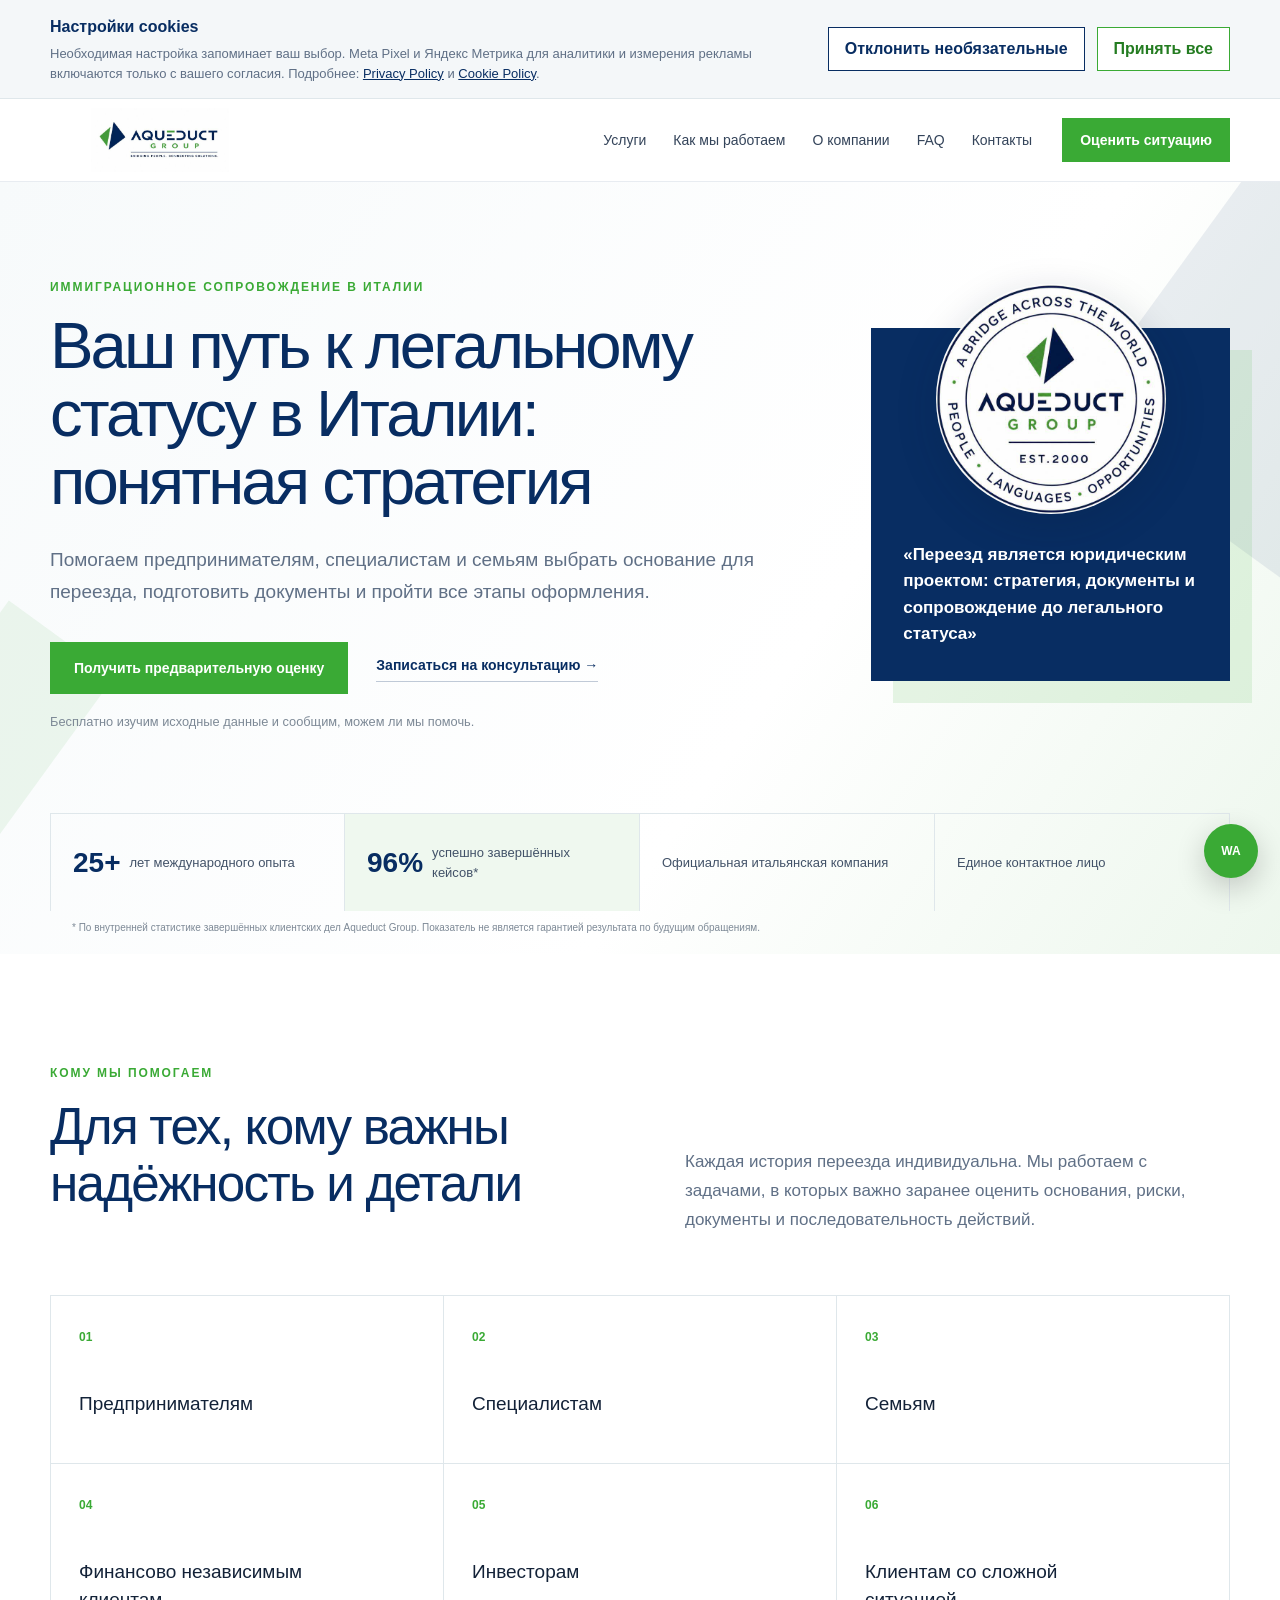
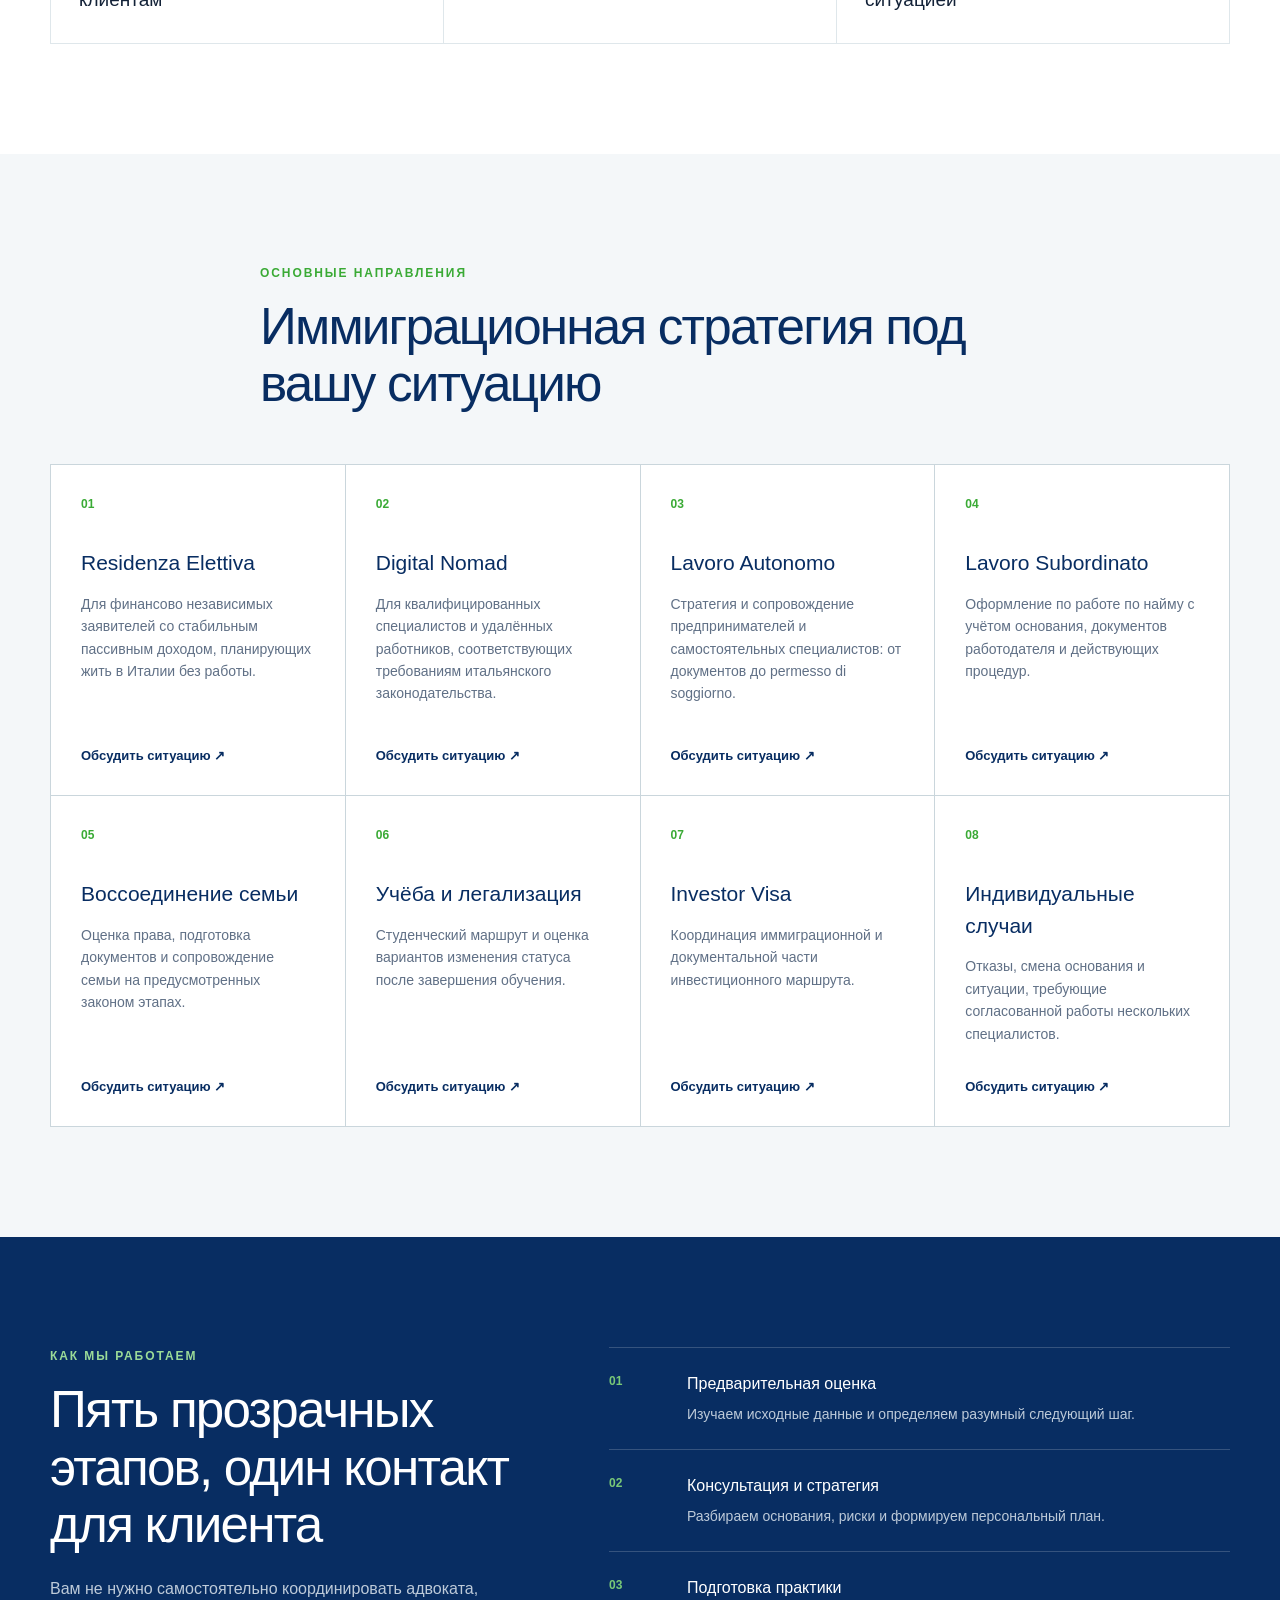
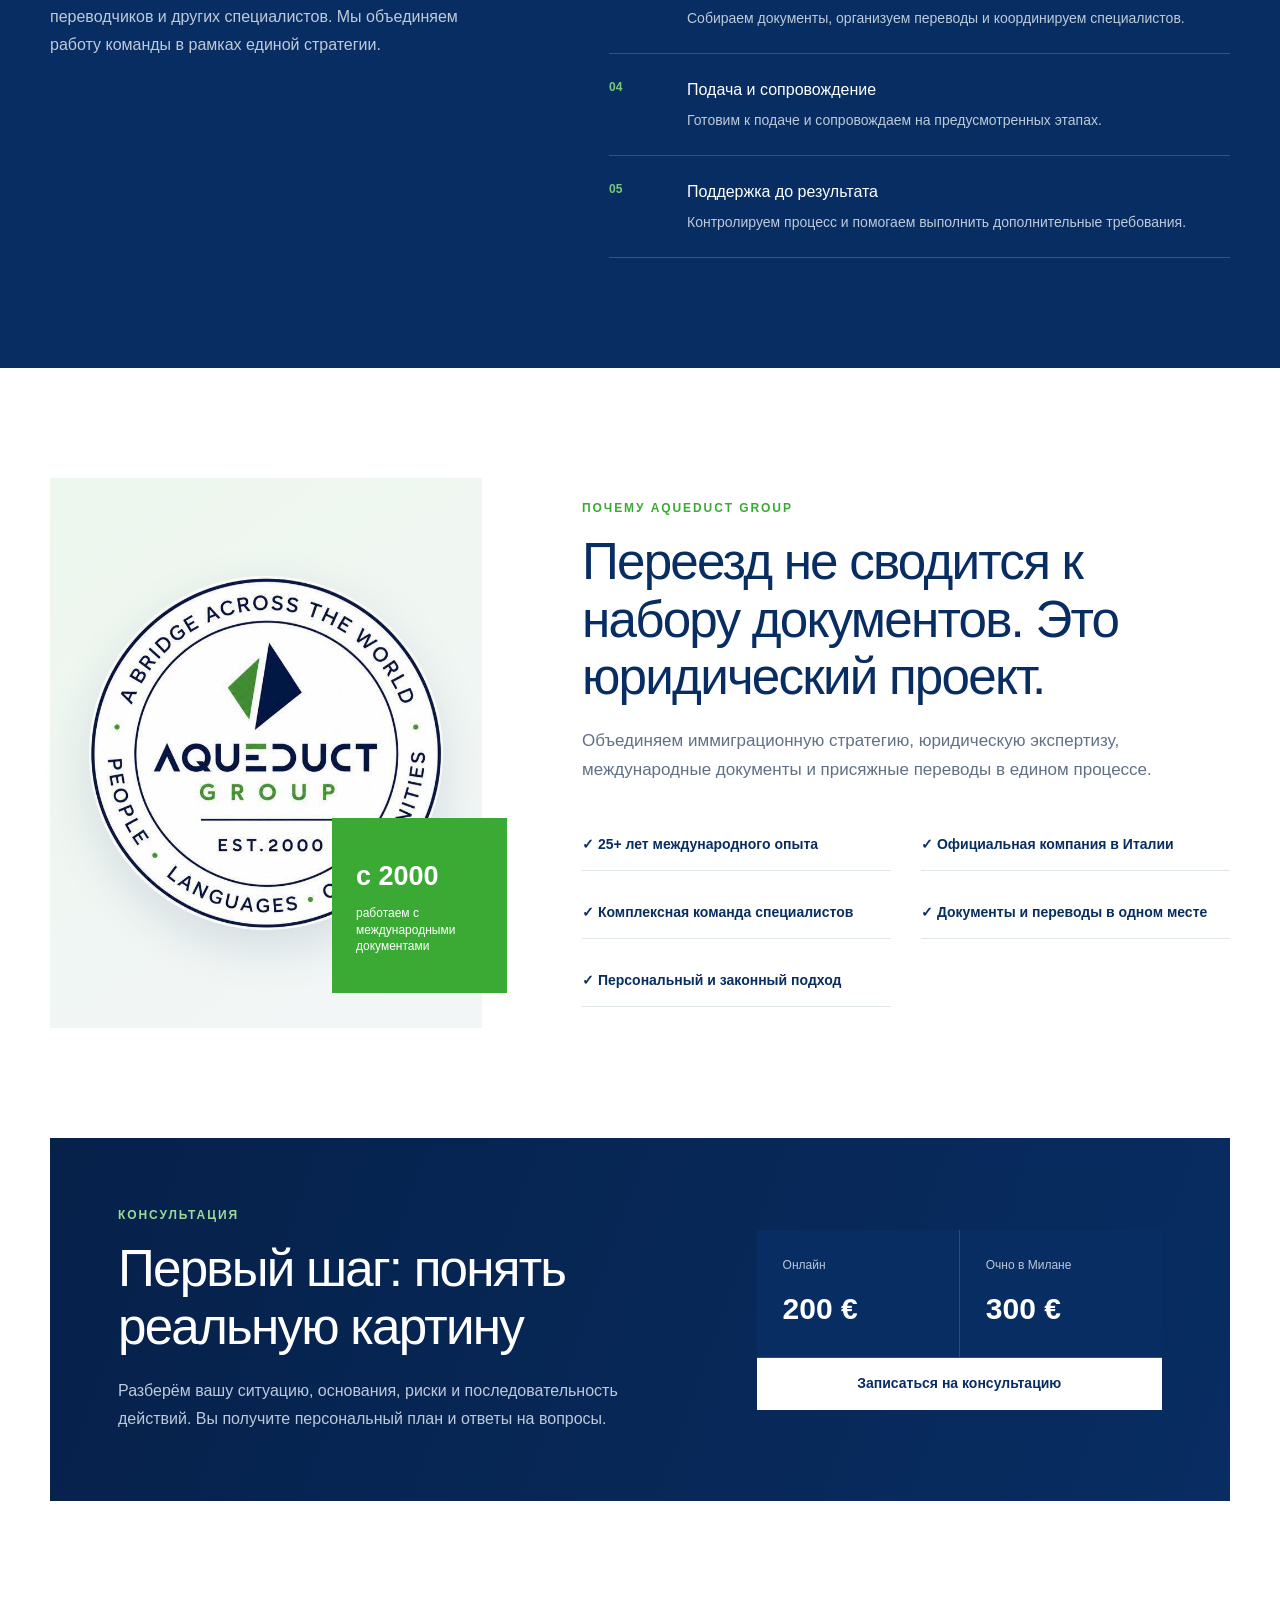
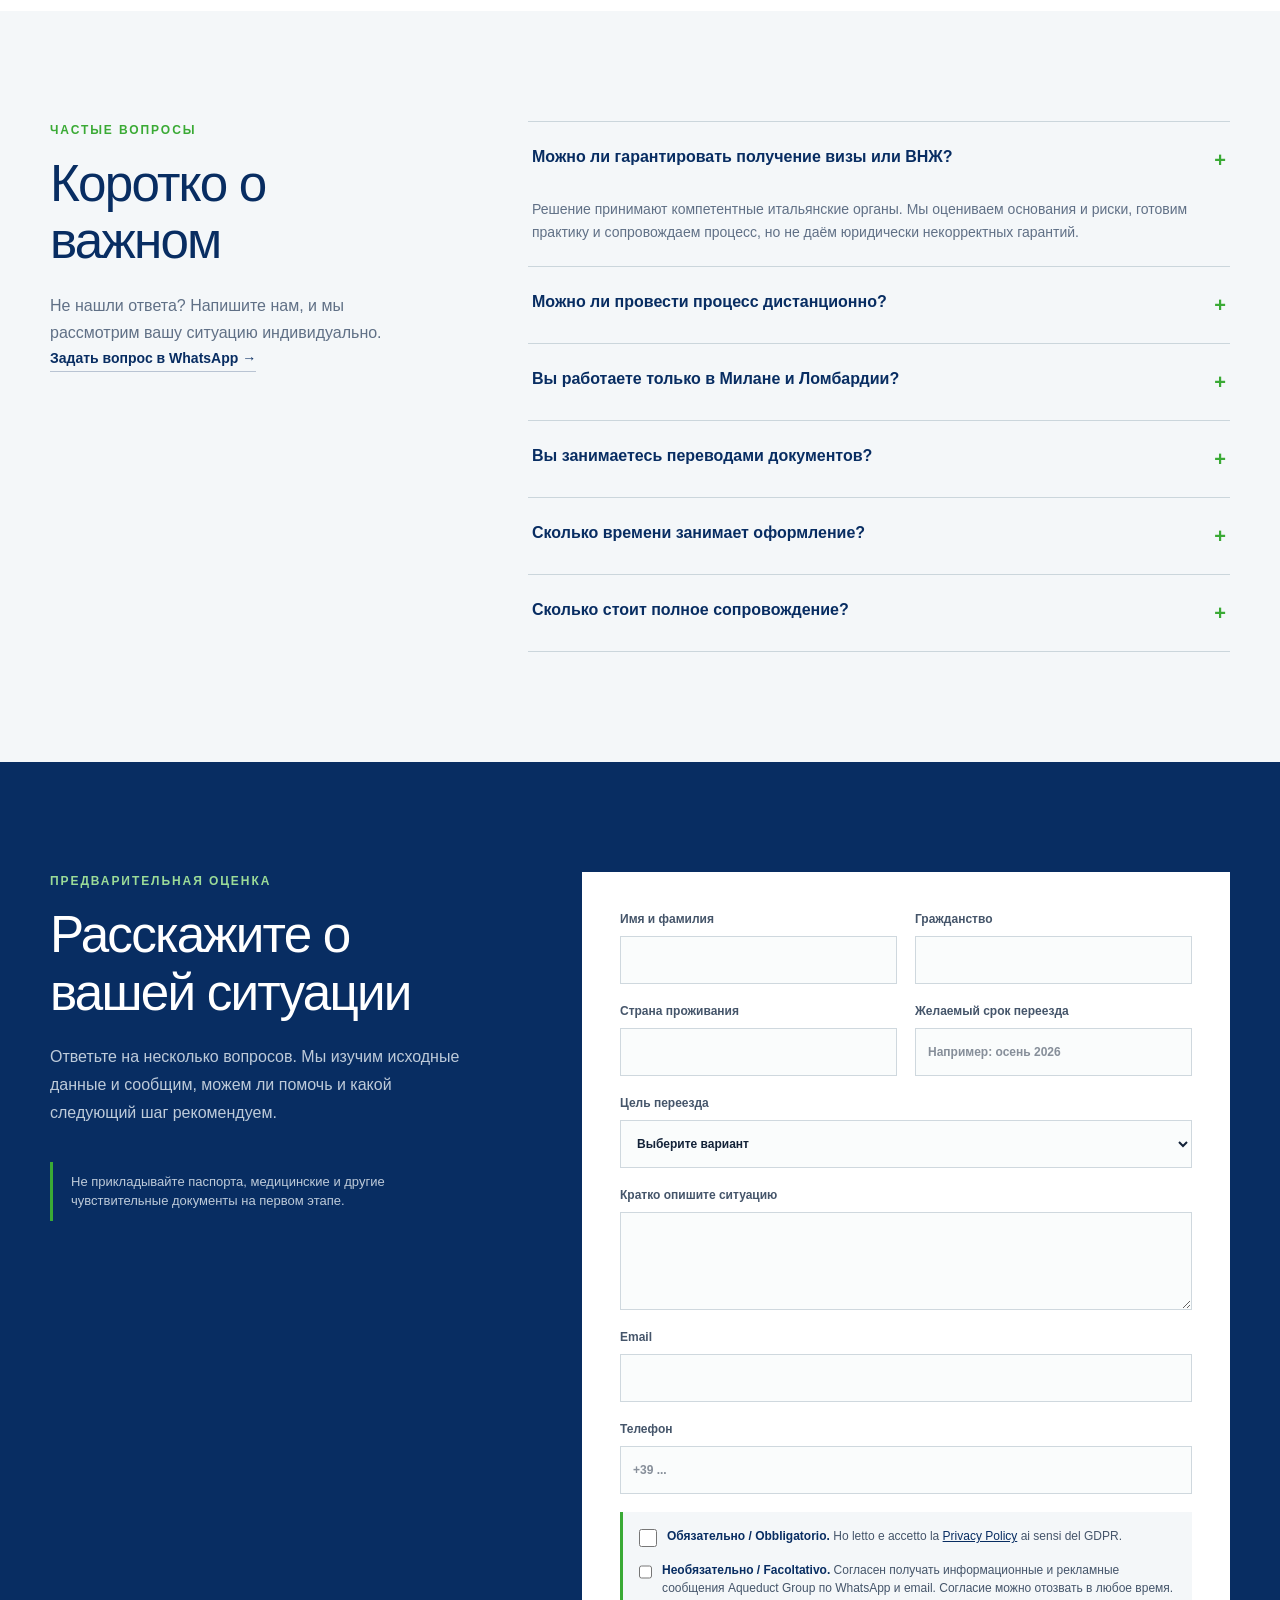
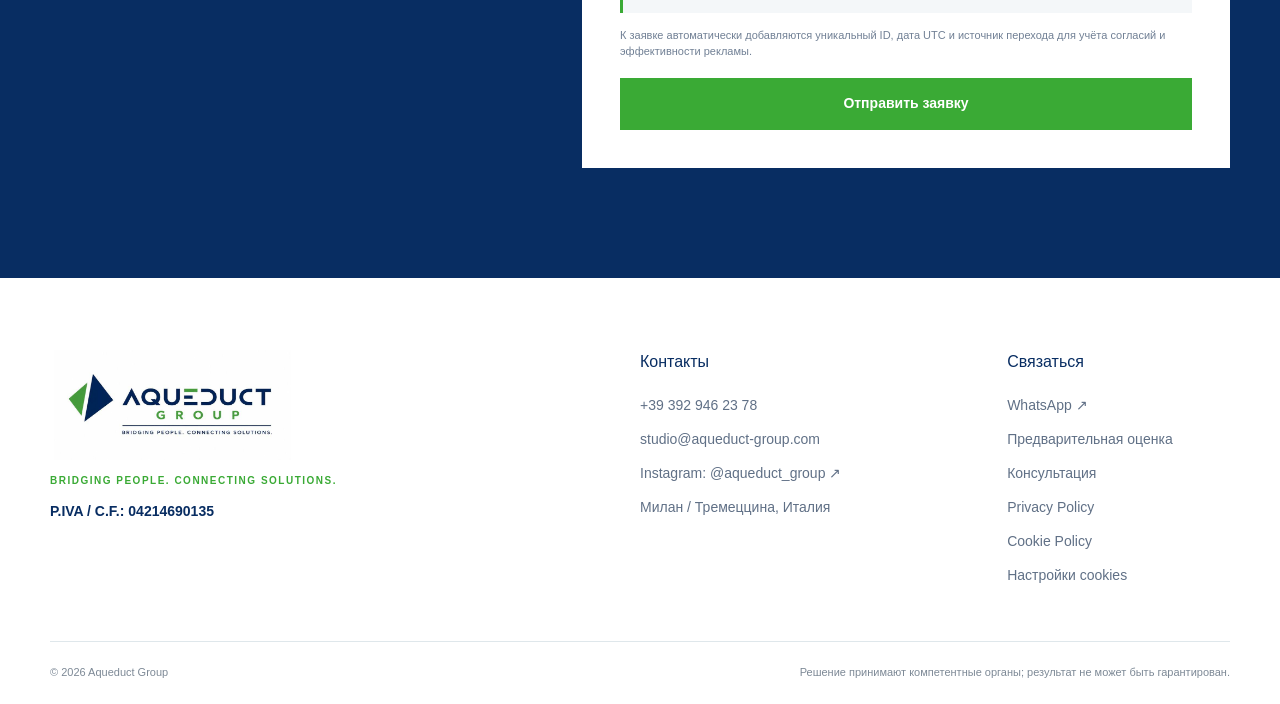
==== commit f6d388ec: "Add files via upload" ====
--- a/index.html
+++ b/index.html
@@ -36,7 +36,7 @@
   });
 })();
 </script>
-</head><body><div hidden=""><!--$--><!--/$--></div><main><aside class="cookieNotice" aria-label="Настройки cookies"><div class="container cookieNoticeInner"><div><b>Настройки cookies</b><p>Необходимая настройка запоминает ваш выбор. Meta Pixel и Яндекс Метрика для аналитики и измерения рекламы включаются только с вашего согласия. Подробнее: <a href="/privacy-policy">Privacy Policy</a> и <a href="/cookie-policy">Cookie Policy</a>.</p></div><div class="cookieActions"><button class="cookieChoice">Отклонить необязательные</button><button class="cookieChoice accept">Принять все</button></div></div></aside><header><div class="container navwrap"><a class="logo" href="#top"><img src="/aqueduct-logo-horizontal.jpg" alt="Aqueduct Group"/></a><button class="menubtn" aria-label="Открыть меню"><i></i><i></i><i></i></button><nav class=""><a href="#services">Услуги</a><a href="#process">Как мы работаем</a><a href="#about">О компании</a><a href="#faq">FAQ</a><a href="#contacts">Контакты</a></nav><a class="btn small desktop" href="#assessment">Оценить ситуацию</a></div></header><section class="hero" id="top"><div class="shape s1"></div><div class="shape s2"></div><div class="container heroGrid"><div><p class="eyebrow">Иммиграционное сопровождение в Италии</p><h1>Ваш путь к легальному статусу в Италии: понятная стратегия</h1><p class="lead">Помогаем предпринимателям, специалистам и семьям выбрать основание для переезда, подготовить документы и пройти все этапы оформления.</p><div class="actions"><a class="btn" href="#assessment">Получить предварительную оценку</a><a class="link" href="#consultation">Записаться на консультацию →</a></div><small>Бесплатно изучим исходные данные и сообщим, можем ли мы помочь.</small></div><aside><img src="/aqueduct-seal.jpg" alt="Aqueduct Group, с 2000 года"/><blockquote>«Переезд является юридическим проектом: стратегия, документы и сопровождение до легального статуса»</blockquote></aside></div><div class="container trust"><span><b>25+</b> лет международного опыта</span><span class="successStat"><b>96%</b> успешно завершённых кейсов*</span><span>Официальная итальянская компания</span><span>Единое контактное лицо</span></div><p class="container successNote">* По внутренней статистике завершённых клиентских дел Aqueduct Group. Показатель не является гарантией результата по будущим обращениям.</p></section><section class="section audience"><div class="container split"><div><p class="eyebrow">Кому мы помогаем</p><h2>Для тех, кому важны надёжность и детали</h2></div><p>Каждая история переезда индивидуальна. Мы работаем с задачами, в которых важно заранее оценить основания, риски, документы и последовательность действий.</p></div><div class="container audienceGrid"><article><span>0<!-- -->1</span><h3>Предпринимателям</h3></article><article><span>0<!-- -->2</span><h3>Специалистам</h3></article><article><span>0<!-- -->3</span><h3>Семьям</h3></article><article><span>0<!-- -->4</span><h3>Финансово независимым клиентам</h3></article><article><span>0<!-- -->5</span><h3>Инвесторам</h3></article><article><span>0<!-- -->6</span><h3>Клиентам со сложной ситуацией</h3></article></div></section><section class="section services" id="services"><div class="container title"><p class="eyebrow">Основные направления</p><h2>Иммиграционная стратегия под вашу ситуацию</h2></div><div class="container serviceGrid"><article><span>0<!-- -->1</span><h3>Residenza Elettiva</h3><p>Для финансово независимых заявителей со стабильным пассивным доходом, планирующих жить в Италии без работы.</p><a href="#assessment">Обсудить ситуацию ↗</a></article><article><span>0<!-- -->2</span><h3>Digital Nomad</h3><p>Для квалифицированных специалистов и удалённых работников, соответствующих требованиям итальянского законодательства.</p><a href="#assessment">Обсудить ситуацию ↗</a></article><article><span>0<!-- -->3</span><h3>Lavoro Autonomo</h3><p>Стратегия и сопровождение предпринимателей и самостоятельных специалистов: от документов до permesso di soggiorno.</p><a href="#assessment">Обсудить ситуацию ↗</a></article><article><span>0<!-- -->4</span><h3>Lavoro Subordinato</h3><p>Оформление по работе по найму с учётом основания, документов работодателя и действующих процедур.</p><a href="#assessment">Обсудить ситуацию ↗</a></article><article><span>0<!-- -->5</span><h3>Воссоединение семьи</h3><p>Оценка права, подготовка документов и сопровождение семьи на предусмотренных законом этапах.</p><a href="#assessment">Обсудить ситуацию ↗</a></article><article><span>0<!-- -->6</span><h3>Учёба и легализация</h3><p>Студенческий маршрут и оценка вариантов изменения статуса после завершения обучения.</p><a href="#assessment">Обсудить ситуацию ↗</a></article><article><span>0<!-- -->7</span><h3>Investor Visa</h3><p>Координация иммиграционной и документальной части инвестиционного маршрута.</p><a href="#assessment">Обсудить ситуацию ↗</a></article><article><span>0<!-- -->8</span><h3>Индивидуальные случаи</h3><p>Отказы, смена основания и ситуации, требующие согласованной работы нескольких специалистов.</p><a href="#assessment">Обсудить ситуацию ↗</a></article></div></section><section class="section process" id="process"><div class="container processGrid"><div><p class="eyebrow pale">Как мы работаем</p><h2>Пять прозрачных этапов, один контакт для клиента</h2><p>Вам не нужно самостоятельно координировать адвоката, переводчиков и других специалистов. Мы объединяем работу команды в рамках единой стратегии.</p></div><ol><li><span>0<!-- -->1</span><div><h3>Предварительная оценка</h3><p>Изучаем исходные данные и определяем разумный следующий шаг.</p></div></li><li><span>0<!-- -->2</span><div><h3>Консультация и стратегия</h3><p>Разбираем основания, риски и формируем персональный план.</p></div></li><li><span>0<!-- -->3</span><div><h3>Подготовка практики</h3><p>Собираем документы, организуем переводы и координируем специалистов.</p></div></li><li><span>0<!-- -->4</span><div><h3>Подача и сопровождение</h3><p>Готовим к подаче и сопровождаем на предусмотренных этапах.</p></div></li><li><span>0<!-- -->5</span><div><h3>Поддержка до результата</h3><p>Контролируем процесс и помогаем выполнить дополнительные требования.</p></div></li></ol></div></section><section class="section why" id="about"><div class="container whyGrid"><div class="visual"><img src="/aqueduct-seal.jpg" alt="Aqueduct Group"/><div><b>с 2000</b><span>работаем с международными документами</span></div></div><div><p class="eyebrow">Почему Aqueduct Group</p><h2>Переезд не сводится к набору документов. Это юридический проект.</h2><p class="bigcopy">Объединяем иммиграционную стратегию, юридическую экспертизу, международные документы и присяжные переводы в едином процессе.</p><div class="checks"><div>✓ <!-- -->25+ лет международного опыта</div><div>✓ <!-- -->Официальная компания в Италии</div><div>✓ <!-- -->Комплексная команда специалистов</div><div>✓ <!-- -->Документы и переводы в одном месте</div><div>✓ <!-- -->Персональный и законный подход</div></div></div></div></section><section class="consult" id="consultation"><div class="container consultCard"><div><p class="eyebrow pale">Консультация</p><h2>Первый шаг: понять реальную картину</h2><p>Разберём вашу ситуацию, основания, риски и последовательность действий. Вы получите персональный план и ответы на вопросы.</p></div><div class="prices"><div><span>Онлайн</span><b>200 €</b></div><div><span>Очно в Милане</span><b>300 €</b></div><a class="btn white" href="https://wa.me/393929462378?text=Здравствуйте!%20Хочу%20записаться%20на%20консультацию.">Записаться на консультацию</a></div></div></section><section class="section faq" id="faq"><div class="container faqGrid"><div><p class="eyebrow">Частые вопросы</p><h2>Коротко о важном</h2><p>Не нашли ответа? Напишите нам, и мы рассмотрим вашу ситуацию индивидуально.</p><a class="link" href="https://wa.me/393929462378">Задать вопрос в WhatsApp →</a></div><div class="accord"><details open=""><summary>Можно ли гарантировать получение визы или ВНЖ?<span>+</span></summary><p>Решение принимают компетентные итальянские органы. Мы оцениваем основания и риски, готовим практику и сопровождаем процесс, но не даём юридически некорректных гарантий.</p></details><details><summary>Можно ли провести процесс дистанционно?<span>+</span></summary><p>Значительную часть подготовки можно организовать дистанционно. Личное присутствие может потребоваться для подачи, биометрии и получения документов.</p></details><details><summary>Вы работаете только в Милане и Ломбардии?<span>+</span></summary><p>Мы сопровождаем проекты в разных регионах Италии. Формат зависит от конкретной процедуры и компетентного органа.</p></details><details><summary>Вы занимаетесь переводами документов?<span>+</span></summary><p>Да. Организуем профессиональные и присяжные переводы, апостиль и связанные процедуры легализации документов.</p></details><details><summary>Сколько времени занимает оформление?<span>+</span></summary><p>Срок зависит от основания, консульства, квестуры и готовности документов. Реалистичный ориентир обсуждается после анализа ситуации.</p></details><details><summary>Сколько стоит полное сопровождение?<span>+</span></summary><p>Стоимость зависит от основания, состава семьи и объёма работы. После консультации вы получите план и индивидуальное предложение.</p></details></div></div></section><section class="section assessment" id="assessment"><div class="container assessGrid"><div><p class="eyebrow pale">Предварительная оценка</p><h2>Расскажите о вашей ситуации</h2><p>Ответьте на несколько вопросов. Мы изучим исходные данные и сообщим, можем ли помочь и какой следующий шаг рекомендуем.</p><div class="notice">Не прикладывайте паспорта, медицинские и другие чувствительные документы на первом этапе.</div></div><form id="assessment-form" action="https://api.web3forms.com/submit" method="POST"><input type="hidden" name="access_key" value="bfe9305d-f7c6-4213-a6e9-f174d8bb33d2"/><input type="hidden" name="subject" value="Новая заявка с aqueduct-group.com"/><input type="hidden" name="from_name" value="Aqueduct Group Website"/><div class="row"><label>Имя и фамилия<input required="" name="name"/></label><label>Гражданство<input required="" name="citizenship"/></label></div><div class="row"><label>Страна проживания<input required="" name="country"/></label><label>Желаемый срок переезда<input placeholder="Например: осень 2026" name="timing"/></label></div><label>Цель переезда<select name="goal" required=""><option value="" disabled="" selected="">Выберите вариант</option><option>Предпринимательство</option><option>Удалённая работа</option><option>Финансовая независимость</option><option>Воссоединение семьи</option><option>Учёба</option><option>Инвестиции</option><option>Нужна рекомендация</option></select></label><label>Кратко опишите ситуацию<textarea name="details" rows="4" required=""></textarea></label><label>Email<input type="email" required="" name="email"/></label><label>Телефон<input type="tel" required="" name="phone" placeholder="+39 ..."/></label><div class="consentGroup"><label class="consent"><input type="checkbox" required="" name="privacyConsent"/><span><b>Обязательно / Obbligatorio.</b> Ho letto e accetto la <a href="/privacy-policy">Privacy Policy</a> ai sensi del GDPR.</span></label><label class="consent"><input type="checkbox" name="marketingConsent"/><span><b>Необязательно / Facoltativo.</b> Согласен получать информационные и рекламные сообщения Aqueduct Group по WhatsApp и email. Согласие можно отозвать в любое время.</span></label></div><p class="formMeta">К заявке автоматически добавляются уникальный ID, дата UTC и источник перехода для учёта согласий и эффективности рекламы.</p><button class="btn full" type="submit">Отправить заявку</button><p id="form-status" aria-live="polite"></p></form></div></section><footer id="contacts"><div class="container footerGrid"><div><img src="/aqueduct-logo-horizontal.jpg" alt="Aqueduct Group"/><p>Bridging People. Connecting Solutions.</p><span class="vat">P.IVA / C.F.: 04214690135</span></div><div><h3>Контакты</h3><a href="tel:+393929462378">+39 392 946 23 78</a><a href="mailto:studio@aqueduct-group.com">studio@aqueduct-group.com</a><a href="https://www.instagram.com/aqueduct_group">Instagram: @aqueduct_group ↗</a><span>Милан / Тремеццина, Италия</span></div><div><h3>Связаться</h3><a href="https://wa.me/393929462378">WhatsApp ↗</a><a href="#assessment">Предварительная оценка</a><a href="#consultation">Консультация</a><a href="/privacy-policy">Privacy Policy</a><a href="/cookie-policy">Cookie Policy</a><button class="cookie-settings">Настройки cookies</button></div></div><div class="container footBottom"><span>© 2026 Aqueduct Group</span><span>Решение принимают компетентные органы; результат не может быть гарантирован.</span></div></footer><a class="float" href="https://wa.me/393929462378" aria-label="WhatsApp">WA</a></main><!--$--><!--/$--><script src="/_next/static/chunks/0ht900cau6_ur.js" id="_R_" async=""></script><script>(self.__next_f=self.__next_f||[]).push([0])</script><script>self.__next_f.push([1,"1:\"$Sreact.fragment\"\n2:I[39756,[\"/_next/static/chunks/0dbhjjzl8qfwv.js\"],\"default\"]\n3:I[37457,[\"/_next/static/chunks/0dbhjjzl8qfwv.js\"],\"default\"]\n4:I[47257,[\"/_next/static/chunks/0dbhjjzl8qfwv.js\"],\"ClientPageRoot\"]\n5:I[31713,[\"/_next/static/chunks/0dbhjjzl8qfwv.js\",\"/_next/static/chunks/15.c3~0kke10f.js\"],\"default\"]\n8:I[97367,[\"/_next/static/chunks/0dbhjjzl8qfwv.js\"],\"OutletBoundary\"]\n9:\"$Sreact.suspense\"\nb:I[97367,[\"/_next/static/chunks/0dbhjjzl8qfwv.js\"],\"ViewportBoundary\"]\nd:I[97367,[\"/_next/static/chunks/0dbhjjzl8qfwv.js\"],\"MetadataBoundary\"]\nf:I[68027,[\"/_next/static/chunks/0dbhjjzl8qfwv.js\"],\"default\",1]\n:HL[\"/_next/static/chunks/0q03mwoby-0p..css\",\"style\"]\n"])</script><script>self.__next_f.push([1,"0:{\"P\":null,\"c\":[\"\",\"\"],\"q\":\"\",\"i\":false,\"f\":[[[\"\",{\"children\":[\"__PAGE__\",{}]},\"$undefined\",\"$undefined\",16],[[\"$\",\"$1\",\"c\",{\"children\":[[[\"$\",\"link\",\"0\",{\"rel\":\"stylesheet\",\"href\":\"/_next/static/chunks/0q03mwoby-0p..css\",\"precedence\":\"next\",\"crossOrigin\":\"$undefined\",\"nonce\":\"$undefined\"}],[\"$\",\"script\",\"script-0\",{\"src\":\"/_next/static/chunks/0dbhjjzl8qfwv.js\",\"async\":true,\"nonce\":\"$undefined\"}]],[\"$\",\"html\",null,{\"lang\":\"ru\",\"children\":[[\"$\",\"head\",null,{\"children\":[[\"$\",\"script\",null,{\"id\":\"meta-pixel\",\"dangerouslySetInnerHTML\":{\"__html\":\"\\nif(localStorage.getItem('aqueduct-cookie-consent')==='accepted'){\\n!function(f,b,e,v,n,t,s){if(f.fbq)return;n=f.fbq=function(){n.callMethod?\\nn.callMethod.apply(n,arguments):n.queue.push(arguments)};if(!f._fbq)f._fbq=n;\\nn.push=n;n.loaded=!0;n.version='2.0';n.queue=[];t=b.createElement(e);t.async=!0;\\nt.src=v;s=b.getElementsByTagName(e)[0];s.parentNode.insertBefore(t,s)}\\n(window,document,'script','https://connect.facebook.net/en_US/fbevents.js');\\nfbq('init','1347046264078028');fbq('track','PageView');\\n}\"}}],[\"$\",\"script\",null,{\"id\":\"yandex-metrika\",\"dangerouslySetInnerHTML\":{\"__html\":\"\\nif(localStorage.getItem('aqueduct-cookie-consent')==='accepted'){\\n(function(m,e,t,r,i,k,a){\\nm[i]=m[i]||function(){(m[i].a=m[i].a||[]).push(arguments)};\\nm[i].l=1*new Date();\\nfor(var j=0;j\u003cdocument.scripts.length;j++){if(document.scripts[j].src===r){return;}}\\nk=e.createElement(t);a=e.getElementsByTagName(t)[0];k.async=1;k.src=r;a.parentNode.insertBefore(k,a);\\n})(window,document,'script','https://mc.yandex.ru/metrika/tag.js?id=112388441','ym');\\nym(112388441,'init',{ssr:true,webvisor:true,clickmap:true,ecommerce:'dataLayer',referrer:document.referrer,url:location.href,accurateTrackBounce:true,trackLinks:true});\\n}\"}}]]}],[\"$\",\"body\",null,{\"children\":[\"$\",\"$L2\",null,{\"parallelRouterKey\":\"children\",\"error\":\"$undefined\",\"errorStyles\":\"$undefined\",\"errorScripts\":\"$undefined\",\"template\":[\"$\",\"$L3\",null,{}],\"templateStyles\":\"$undefined\",\"templateScripts\":\"$undefined\",\"notFound\":[[[\"$\",\"title\",null,{\"children\":\"404: This page could not be found.\"}],[\"$\",\"div\",null,{\"style\":{\"fontFamily\":\"system-ui,\\\"Segoe UI\\\",Roboto,Helvetica,Arial,sans-serif,\\\"Apple Color Emoji\\\",\\\"Segoe UI Emoji\\\"\",\"height\":\"100vh\",\"textAlign\":\"center\",\"display\":\"flex\",\"flexDirection\":\"column\",\"alignItems\":\"center\",\"justifyContent\":\"center\"},\"children\":[\"$\",\"div\",null,{\"children\":[[\"$\",\"style\",null,{\"dangerouslySetInnerHTML\":{\"__html\":\"body{color:#000;background:#fff;margin:0}.next-error-h1{border-right:1px solid rgba(0,0,0,.3)}@media (prefers-color-scheme:dark){body{color:#fff;background:#000}.next-error-h1{border-right:1px solid rgba(255,255,255,.3)}}\"}}],[\"$\",\"h1\",null,{\"className\":\"next-error-h1\",\"style\":{\"display\":\"inline-block\",\"margin\":\"0 20px 0 0\",\"padding\":\"0 23px 0 0\",\"fontSize\":24,\"fontWeight\":500,\"verticalAlign\":\"top\",\"lineHeight\":\"49px\"},\"children\":404}],[\"$\",\"div\",null,{\"style\":{\"display\":\"inline-block\"},\"children\":[\"$\",\"h2\",null,{\"style\":{\"fontSize\":14,\"fontWeight\":400,\"lineHeight\":\"49px\",\"margin\":0},\"children\":\"This page could not be found.\"}]}]]}]}]],[]],\"forbidden\":\"$undefined\",\"unauthorized\":\"$undefined\"}]}]]}]]}],{\"children\":[[\"$\",\"$1\",\"c\",{\"children\":[[\"$\",\"$L4\",null,{\"Component\":\"$5\",\"serverProvidedParams\":{\"searchParams\":{},\"params\":{},\"promises\":[\"$@6\",\"$@7\"]}}],[[\"$\",\"script\",\"script-0\",{\"src\":\"/_next/static/chunks/15.c3~0kke10f.js\",\"async\":true,\"nonce\":\"$undefined\"}]],[\"$\",\"$L8\",null,{\"children\":[\"$\",\"$9\",null,{\"name\":\"Next.MetadataOutlet\",\"children\":\"$@a\"}]}]]}],{},null,false,null]},null,false,null],[\"$\",\"$1\",\"h\",{\"children\":[null,[\"$\",\"$Lb\",null,{\"children\":\"$Lc\"}],[\"$\",\"div\",null,{\"hidden\":true,\"children\":[\"$\",\"$Ld\",null,{\"children\":[\"$\",\"$9\",null,{\"name\":\"Next.Metadata\",\"children\":\"$Le\"}]}]}],null]}],false]],\"m\":\"$undefined\",\"G\":[\"$f\",[[\"$\",\"link\",\"0\",{\"rel\":\"stylesheet\",\"href\":\"/_next/static/chunks/0q03mwoby-0p..css\",\"precedence\":\"next\",\"crossOrigin\":\"$undefined\",\"nonce\":\"$undefined\"}]]],\"S\":true,\"h\":null,\"s\":\"$undefined\",\"l\":\"$undefined\",\"p\":\"$undefined\",\"d\":\"$undefined\",\"b\":\"f8EX0NcoDriMHl08ZJi0y\"}\n"])</script><script>self.__next_f.push([1,"6:{}\n7:\"$0:f:0:1:1:children:0:props:children:0:props:serverProvidedParams:params\"\n"])</script><script>self.__next_f.push([1,"c:[[\"$\",\"meta\",\"0\",{\"charSet\":\"utf-8\"}],[\"$\",\"meta\",\"1\",{\"name\":\"viewport\",\"content\":\"width=device-width, initial-scale=1\"}]]\n"])</script><script>self.__next_f.push([1,"a:null\ne:[[\"$\",\"title\",\"0\",{\"children\":\"ВНЖ и иммиграционное сопровождение в Италии | Aqueduct Group\"}],[\"$\",\"meta\",\"1\",{\"name\":\"description\",\"content\":\"Иммиграционное сопровождение в Италии для предпринимателей, специалистов и семей: стратегия, документы, переводы и поддержка на всех этапах.\"}],[\"$\",\"meta\",\"2\",{\"name\":\"codex-preview\",\"content\":\"development\"}],[\"$\",\"meta\",\"3\",{\"name\":\"facebook-domain-verification\",\"content\":\"cz3ym15rkh00m2k5d0hv8cjs45vnof\"}]]\n"])</script><script id="web3forms-handler">
+</head><body><div hidden=""><!--$--><!--/$--></div><main><aside class="cookieNotice" aria-label="Настройки cookies"><div class="container cookieNoticeInner"><div><b>Настройки cookies</b><p>Необходимая настройка запоминает ваш выбор. Meta Pixel и Яндекс Метрика для аналитики и измерения рекламы включаются только с вашего согласия. Подробнее: <a href="/privacy-policy">Privacy Policy</a> и <a href="/cookie-policy">Cookie Policy</a>.</p></div><div class="cookieActions"><button class="cookieChoice">Отклонить необязательные</button><button class="cookieChoice accept">Принять все</button></div></div></aside><header><div class="container navwrap"><a class="logo" href="#top"><img src="/aqueduct-logo-horizontal.jpg" alt="Aqueduct Group"/></a><button class="menubtn" aria-label="Открыть меню"><i></i><i></i><i></i></button><nav class=""><a href="#services">Услуги</a><a href="#process">Как мы работаем</a><a href="#about">О компании</a><a href="#faq">FAQ</a><a href="#contacts">Контакты</a></nav><a class="btn small desktop" href="#assessment">Оценить ситуацию</a></div></header><section class="hero" id="top"><div class="shape s1"></div><div class="shape s2"></div><div class="container heroGrid"><div><p class="eyebrow">Иммиграционное сопровождение в Италии</p><h1>Ваш путь к легальному статусу в Италии: понятная стратегия</h1><p class="lead">Помогаем предпринимателям, специалистам и семьям выбрать основание для переезда, подготовить документы и пройти все этапы оформления.</p><div class="actions"><a class="btn" href="#assessment">Получить предварительную оценку</a><a class="link" href="#consultation">Записаться на консультацию →</a></div><small>Бесплатно изучим исходные данные и сообщим, можем ли мы помочь.</small></div><aside><img src="/aqueduct-seal.jpg" alt="Aqueduct Group, с 2000 года"/><blockquote>«Переезд является юридическим проектом: стратегия, документы и сопровождение до легального статуса»</blockquote></aside></div><div class="container trust"><span><b>25+</b> лет международного опыта</span><span class="successStat"><b>96%</b> успешно завершённых кейсов*</span><span>Официальная итальянская компания</span><span>Единое контактное лицо</span></div><p class="container successNote">* По внутренней статистике завершённых клиентских дел Aqueduct Group. Показатель не является гарантией результата по будущим обращениям.</p></section><section class="section audience"><div class="container split"><div><p class="eyebrow">Кому мы помогаем</p><h2>Для тех, кому важны надёжность и детали</h2></div><p>Каждая история переезда индивидуальна. Мы работаем с задачами, в которых важно заранее оценить основания, риски, документы и последовательность действий.</p></div><div class="container audienceGrid"><article><span>0<!-- -->1</span><h3>Предпринимателям</h3></article><article><span>0<!-- -->2</span><h3>Специалистам</h3></article><article><span>0<!-- -->3</span><h3>Семьям</h3></article><article><span>0<!-- -->4</span><h3>Финансово независимым клиентам</h3></article><article><span>0<!-- -->5</span><h3>Инвесторам</h3></article><article><span>0<!-- -->6</span><h3>Клиентам со сложной ситуацией</h3></article></div></section><section class="section services" id="services"><div class="container title"><p class="eyebrow">Основные направления</p><h2>Иммиграционная стратегия под вашу ситуацию</h2></div><div class="container serviceGrid"><article><span>0<!-- -->1</span><h3>Residenza Elettiva</h3><p>Для финансово независимых заявителей со стабильным пассивным доходом, планирующих жить в Италии без работы.</p><a href="#assessment">Обсудить ситуацию ↗</a></article><article><span>0<!-- -->2</span><h3>Digital Nomad</h3><p>Для квалифицированных специалистов и удалённых работников, соответствующих требованиям итальянского законодательства.</p><a href="#assessment">Обсудить ситуацию ↗</a></article><article><span>0<!-- -->3</span><h3>Lavoro Autonomo</h3><p>Стратегия и сопровождение предпринимателей и самостоятельных специалистов: от документов до permesso di soggiorno.</p><a href="#assessment">Обсудить ситуацию ↗</a></article><article><span>0<!-- -->4</span><h3>Lavoro Subordinato</h3><p>Оформление по работе по найму с учётом основания, документов работодателя и действующих процедур.</p><a href="#assessment">Обсудить ситуацию ↗</a></article><article><span>0<!-- -->5</span><h3>Воссоединение семьи</h3><p>Оценка права, подготовка документов и сопровождение семьи на предусмотренных законом этапах.</p><a href="#assessment">Обсудить ситуацию ↗</a></article><article><span>0<!-- -->6</span><h3>Учёба и легализация</h3><p>Студенческий маршрут и оценка вариантов изменения статуса после завершения обучения.</p><a href="#assessment">Обсудить ситуацию ↗</a></article><article><span>0<!-- -->7</span><h3>Investor Visa</h3><p>Координация иммиграционной и документальной части инвестиционного маршрута.</p><a href="#assessment">Обсудить ситуацию ↗</a></article><article><span>0<!-- -->8</span><h3>Индивидуальные случаи</h3><p>Отказы, смена основания и ситуации, требующие согласованной работы нескольких специалистов.</p><a href="#assessment">Обсудить ситуацию ↗</a></article></div></section><section class="section process" id="process"><div class="container processGrid"><div><p class="eyebrow pale">Как мы работаем</p><h2>Пять прозрачных этапов, один контакт для клиента</h2><p>Вам не нужно самостоятельно координировать адвоката, переводчиков и других специалистов. Мы объединяем работу команды в рамках единой стратегии.</p></div><ol><li><span>0<!-- -->1</span><div><h3>Предварительная оценка</h3><p>Изучаем исходные данные и определяем разумный следующий шаг.</p></div></li><li><span>0<!-- -->2</span><div><h3>Консультация и стратегия</h3><p>Разбираем основания, риски и формируем персональный план.</p></div></li><li><span>0<!-- -->3</span><div><h3>Подготовка практики</h3><p>Собираем документы, организуем переводы и координируем специалистов.</p></div></li><li><span>0<!-- -->4</span><div><h3>Подача и сопровождение</h3><p>Готовим к подаче и сопровождаем на предусмотренных этапах.</p></div></li><li><span>0<!-- -->5</span><div><h3>Поддержка до результата</h3><p>Контролируем процесс и помогаем выполнить дополнительные требования.</p></div></li></ol></div></section><section class="section why" id="about"><div class="container whyGrid"><div class="visual"><img src="/aqueduct-seal.jpg" alt="Aqueduct Group"/><div><b>с 2000</b><span>работаем с международными документами</span></div></div><div><p class="eyebrow">Почему Aqueduct Group</p><h2>Переезд не сводится к набору документов. Это юридический проект.</h2><p class="bigcopy">Объединяем иммиграционную стратегию, юридическую экспертизу, международные документы и присяжные переводы в едином процессе.</p><div class="checks"><div>✓ <!-- -->25+ лет международного опыта</div><div>✓ <!-- -->Официальная компания в Италии</div><div>✓ <!-- -->Комплексная команда специалистов</div><div>✓ <!-- -->Документы и переводы в одном месте</div><div>✓ <!-- -->Персональный и законный подход</div></div></div></div></section><section class="consult" id="consultation"><div class="container consultCard"><div><p class="eyebrow pale">Консультация</p><h2>Первый шаг: понять реальную картину</h2><p>Разберём вашу ситуацию, основания, риски и последовательность действий. Вы получите персональный план и ответы на вопросы.</p></div><div class="prices"><div><span>Онлайн</span><b>200 €</b></div><div><span>Очно в Милане</span><b>300 €</b></div><a class="btn white" href="https://wa.me/393929462378?text=Здравствуйте!%20Хочу%20записаться%20на%20консультацию.">Записаться на консультацию</a></div></div></section><section class="section faq" id="faq"><div class="container faqGrid"><div><p class="eyebrow">Частые вопросы</p><h2>Коротко о важном</h2><p>Не нашли ответа? Напишите нам, и мы рассмотрим вашу ситуацию индивидуально.</p><a class="link" href="https://wa.me/393929462378">Задать вопрос в WhatsApp →</a></div><div class="accord"><details open=""><summary>Можно ли гарантировать получение визы или ВНЖ?<span>+</span></summary><p>Решение принимают компетентные итальянские органы. Мы оцениваем основания и риски, готовим практику и сопровождаем процесс, но не даём юридически некорректных гарантий.</p></details><details><summary>Можно ли провести процесс дистанционно?<span>+</span></summary><p>Значительную часть подготовки можно организовать дистанционно. Личное присутствие может потребоваться для подачи, биометрии и получения документов.</p></details><details><summary>Вы работаете только в Милане и Ломбардии?<span>+</span></summary><p>Мы сопровождаем проекты в разных регионах Италии. Формат зависит от конкретной процедуры и компетентного органа.</p></details><details><summary>Вы занимаетесь переводами документов?<span>+</span></summary><p>Да. Организуем профессиональные и присяжные переводы, апостиль и связанные процедуры легализации документов.</p></details><details><summary>Сколько времени занимает оформление?<span>+</span></summary><p>Срок зависит от основания, консульства, квестуры и готовности документов. Реалистичный ориентир обсуждается после анализа ситуации.</p></details><details><summary>Сколько стоит полное сопровождение?<span>+</span></summary><p>Стоимость зависит от основания, состава семьи и объёма работы. После консультации вы получите план и индивидуальное предложение.</p></details></div></div></section><section class="section assessment" id="assessment"><div class="container assessGrid"><div><p class="eyebrow pale">Предварительная оценка</p><h2>Расскажите о вашей ситуации</h2><p>Ответьте на несколько вопросов. Мы изучим исходные данные и сообщим, можем ли помочь и какой следующий шаг рекомендуем.</p><div class="notice">Не прикладывайте паспорта, медицинские и другие чувствительные документы на первом этапе.</div></div><form id="assessment-form" action="https://api.web3forms.com/submit" method="POST"><input type="hidden" name="access_key" value="bfe9305d-f7c6-4213-a6e9-f174d8bb33d2"/><input type="hidden" name="subject" value="Новая заявка с aqueduct-group.com"/><input type="hidden" name="from_name" value="Aqueduct Group Website"/><div class="row"><label>Имя и фамилия<input required="" name="name"/></label><label>Гражданство<input required="" name="citizenship"/></label></div><div class="row"><label>Страна проживания<input required="" name="country"/></label><label>Желаемый срок переезда<input placeholder="Например: осень 2026" name="timing"/></label></div><label>Цель переезда<select name="goal" required=""><option value="" disabled="" selected="">Выберите вариант</option><option>Предпринимательство</option><option>Удалённая работа</option><option>Финансовая независимость</option><option>Воссоединение семьи</option><option>Учёба</option><option>Инвестиции</option><option>Нужна рекомендация</option></select></label><label>Кратко опишите ситуацию<textarea name="details" rows="4" required=""></textarea></label><label>Email<input type="email" required="" name="email"/></label><label>Телефон<input type="tel" required="" name="phone" placeholder="+39 ..."/></label><div class="consentGroup"><label class="consent"><input type="checkbox" required="" name="privacyConsent"/><span><b>Обязательно / Obbligatorio.</b> Ho letto e accetto la <a href="/privacy-policy">Privacy Policy</a> ai sensi del GDPR.</span></label><label class="consent"><input type="checkbox" name="marketingConsent"/><span><b>Необязательно / Facoltativo.</b> Согласен получать информационные и рекламные сообщения Aqueduct Group по WhatsApp и email. Согласие можно отозвать в любое время.</span></label></div><p class="formMeta">К заявке автоматически добавляются уникальный ID, дата UTC и источник перехода для учёта согласий и эффективности рекламы.</p><button class="btn full" type="submit">Отправить заявку</button><p id="form-status" aria-live="polite"></p></form></div></section><footer id="contacts"><div class="container footerGrid"><div><img src="/aqueduct-logo-horizontal.jpg" alt="Aqueduct Group"/><p>Bridging People. Connecting Solutions.</p><span class="vat">P.IVA / C.F.: 04214690135</span></div><div><h3>Контакты</h3><a href="tel:+393929462378">+39 392 946 23 78</a><a href="mailto:studio@aqueduct-group.com">studio@aqueduct-group.com</a><a href="https://www.instagram.com/aqueduct_group">Instagram: @aqueduct_group ↗</a><span>Милан / Тремеццина, Италия</span></div><div><h3>Связаться</h3><a href="https://wa.me/393929462378">WhatsApp ↗</a><a href="#assessment">Предварительная оценка</a><a href="#consultation">Консультация</a><a href="/privacy-policy">Privacy Policy</a><a href="/cookie-policy">Cookie Policy</a><button class="cookie-settings">Настройки cookies</button></div></div><div class="container footBottom"><span>© 2026 Aqueduct Group</span><span>Решение принимают компетентные органы; результат не может быть гарантирован.</span></div></footer><a class="float" href="https://wa.me/393929462378" aria-label="WhatsApp" title="WhatsApp"><svg viewBox="0 0 32 32" aria-hidden="true" width="24" height="24" style="display:block"><path fill="currentColor" d="M16 3a12.7 12.7 0 0 0-10.9 19.2L3.4 28.5l6.5-1.7A12.8 12.8 0 1 0 16 3Zm0 23.2c-2 0-3.9-.5-5.6-1.5l-.4-.2-3.9 1 1-3.8-.3-.4A10.5 10.5 0 1 1 16 26.2Zm5.8-7.9c-.3-.2-1.9-.9-2.2-1-.3-.1-.5-.2-.7.2-.2.3-.8 1-.9 1.2-.2.2-.3.2-.7.1-1.8-.9-3-1.6-4.2-3.7-.3-.6.3-.5.9-1.7.1-.2 0-.4 0-.6l-1-2.4c-.3-.6-.5-.5-.7-.5h-.6c-.2 0-.6.1-.9.4-.3.3-1.2 1.2-1.2 2.9s1.2 3.3 1.4 3.6c.2.2 2.4 3.7 5.9 5.2.8.4 1.5.6 2 .7.8.3 1.6.2 2.2.1.7-.1 1.9-.8 2.2-1.5.3-.7.3-1.3.2-1.5-.1-.1-.4-.2-.7-.4Z"/></svg></a></main><!--$--><!--/$--><script src="/_next/static/chunks/0ht900cau6_ur.js" id="_R_" async=""></script><script>(self.__next_f=self.__next_f||[]).push([0])</script><script>self.__next_f.push([1,"1:\"$Sreact.fragment\"\n2:I[39756,[\"/_next/static/chunks/0dbhjjzl8qfwv.js\"],\"default\"]\n3:I[37457,[\"/_next/static/chunks/0dbhjjzl8qfwv.js\"],\"default\"]\n4:I[47257,[\"/_next/static/chunks/0dbhjjzl8qfwv.js\"],\"ClientPageRoot\"]\n5:I[31713,[\"/_next/static/chunks/0dbhjjzl8qfwv.js\",\"/_next/static/chunks/15.c3~0kke10f.js\"],\"default\"]\n8:I[97367,[\"/_next/static/chunks/0dbhjjzl8qfwv.js\"],\"OutletBoundary\"]\n9:\"$Sreact.suspense\"\nb:I[97367,[\"/_next/static/chunks/0dbhjjzl8qfwv.js\"],\"ViewportBoundary\"]\nd:I[97367,[\"/_next/static/chunks/0dbhjjzl8qfwv.js\"],\"MetadataBoundary\"]\nf:I[68027,[\"/_next/static/chunks/0dbhjjzl8qfwv.js\"],\"default\",1]\n:HL[\"/_next/static/chunks/0q03mwoby-0p..css\",\"style\"]\n"])</script><script>self.__next_f.push([1,"0:{\"P\":null,\"c\":[\"\",\"\"],\"q\":\"\",\"i\":false,\"f\":[[[\"\",{\"children\":[\"__PAGE__\",{}]},\"$undefined\",\"$undefined\",16],[[\"$\",\"$1\",\"c\",{\"children\":[[[\"$\",\"link\",\"0\",{\"rel\":\"stylesheet\",\"href\":\"/_next/static/chunks/0q03mwoby-0p..css\",\"precedence\":\"next\",\"crossOrigin\":\"$undefined\",\"nonce\":\"$undefined\"}],[\"$\",\"script\",\"script-0\",{\"src\":\"/_next/static/chunks/0dbhjjzl8qfwv.js\",\"async\":true,\"nonce\":\"$undefined\"}]],[\"$\",\"html\",null,{\"lang\":\"ru\",\"children\":[[\"$\",\"head\",null,{\"children\":[[\"$\",\"script\",null,{\"id\":\"meta-pixel\",\"dangerouslySetInnerHTML\":{\"__html\":\"\\nif(localStorage.getItem('aqueduct-cookie-consent')==='accepted'){\\n!function(f,b,e,v,n,t,s){if(f.fbq)return;n=f.fbq=function(){n.callMethod?\\nn.callMethod.apply(n,arguments):n.queue.push(arguments)};if(!f._fbq)f._fbq=n;\\nn.push=n;n.loaded=!0;n.version='2.0';n.queue=[];t=b.createElement(e);t.async=!0;\\nt.src=v;s=b.getElementsByTagName(e)[0];s.parentNode.insertBefore(t,s)}\\n(window,document,'script','https://connect.facebook.net/en_US/fbevents.js');\\nfbq('init','1347046264078028');fbq('track','PageView');\\n}\"}}],[\"$\",\"script\",null,{\"id\":\"yandex-metrika\",\"dangerouslySetInnerHTML\":{\"__html\":\"\\nif(localStorage.getItem('aqueduct-cookie-consent')==='accepted'){\\n(function(m,e,t,r,i,k,a){\\nm[i]=m[i]||function(){(m[i].a=m[i].a||[]).push(arguments)};\\nm[i].l=1*new Date();\\nfor(var j=0;j\u003cdocument.scripts.length;j++){if(document.scripts[j].src===r){return;}}\\nk=e.createElement(t);a=e.getElementsByTagName(t)[0];k.async=1;k.src=r;a.parentNode.insertBefore(k,a);\\n})(window,document,'script','https://mc.yandex.ru/metrika/tag.js?id=112388441','ym');\\nym(112388441,'init',{ssr:true,webvisor:true,clickmap:true,ecommerce:'dataLayer',referrer:document.referrer,url:location.href,accurateTrackBounce:true,trackLinks:true});\\n}\"}}]]}],[\"$\",\"body\",null,{\"children\":[\"$\",\"$L2\",null,{\"parallelRouterKey\":\"children\",\"error\":\"$undefined\",\"errorStyles\":\"$undefined\",\"errorScripts\":\"$undefined\",\"template\":[\"$\",\"$L3\",null,{}],\"templateStyles\":\"$undefined\",\"templateScripts\":\"$undefined\",\"notFound\":[[[\"$\",\"title\",null,{\"children\":\"404: This page could not be found.\"}],[\"$\",\"div\",null,{\"style\":{\"fontFamily\":\"system-ui,\\\"Segoe UI\\\",Roboto,Helvetica,Arial,sans-serif,\\\"Apple Color Emoji\\\",\\\"Segoe UI Emoji\\\"\",\"height\":\"100vh\",\"textAlign\":\"center\",\"display\":\"flex\",\"flexDirection\":\"column\",\"alignItems\":\"center\",\"justifyContent\":\"center\"},\"children\":[\"$\",\"div\",null,{\"children\":[[\"$\",\"style\",null,{\"dangerouslySetInnerHTML\":{\"__html\":\"body{color:#000;background:#fff;margin:0}.next-error-h1{border-right:1px solid rgba(0,0,0,.3)}@media (prefers-color-scheme:dark){body{color:#fff;background:#000}.next-error-h1{border-right:1px solid rgba(255,255,255,.3)}}\"}}],[\"$\",\"h1\",null,{\"className\":\"next-error-h1\",\"style\":{\"display\":\"inline-block\",\"margin\":\"0 20px 0 0\",\"padding\":\"0 23px 0 0\",\"fontSize\":24,\"fontWeight\":500,\"verticalAlign\":\"top\",\"lineHeight\":\"49px\"},\"children\":404}],[\"$\",\"div\",null,{\"style\":{\"display\":\"inline-block\"},\"children\":[\"$\",\"h2\",null,{\"style\":{\"fontSize\":14,\"fontWeight\":400,\"lineHeight\":\"49px\",\"margin\":0},\"children\":\"This page could not be found.\"}]}]]}]}]],[]],\"forbidden\":\"$undefined\",\"unauthorized\":\"$undefined\"}]}]]}]]}],{\"children\":[[\"$\",\"$1\",\"c\",{\"children\":[[\"$\",\"$L4\",null,{\"Component\":\"$5\",\"serverProvidedParams\":{\"searchParams\":{},\"params\":{},\"promises\":[\"$@6\",\"$@7\"]}}],[[\"$\",\"script\",\"script-0\",{\"src\":\"/_next/static/chunks/15.c3~0kke10f.js\",\"async\":true,\"nonce\":\"$undefined\"}]],[\"$\",\"$L8\",null,{\"children\":[\"$\",\"$9\",null,{\"name\":\"Next.MetadataOutlet\",\"children\":\"$@a\"}]}]]}],{},null,false,null]},null,false,null],[\"$\",\"$1\",\"h\",{\"children\":[null,[\"$\",\"$Lb\",null,{\"children\":\"$Lc\"}],[\"$\",\"div\",null,{\"hidden\":true,\"children\":[\"$\",\"$Ld\",null,{\"children\":[\"$\",\"$9\",null,{\"name\":\"Next.Metadata\",\"children\":\"$Le\"}]}]}],null]}],false]],\"m\":\"$undefined\",\"G\":[\"$f\",[[\"$\",\"link\",\"0\",{\"rel\":\"stylesheet\",\"href\":\"/_next/static/chunks/0q03mwoby-0p..css\",\"precedence\":\"next\",\"crossOrigin\":\"$undefined\",\"nonce\":\"$undefined\"}]]],\"S\":true,\"h\":null,\"s\":\"$undefined\",\"l\":\"$undefined\",\"p\":\"$undefined\",\"d\":\"$undefined\",\"b\":\"f8EX0NcoDriMHl08ZJi0y\"}\n"])</script><script>self.__next_f.push([1,"6:{}\n7:\"$0:f:0:1:1:children:0:props:children:0:props:serverProvidedParams:params\"\n"])</script><script>self.__next_f.push([1,"c:[[\"$\",\"meta\",\"0\",{\"charSet\":\"utf-8\"}],[\"$\",\"meta\",\"1\",{\"name\":\"viewport\",\"content\":\"width=device-width, initial-scale=1\"}]]\n"])</script><script>self.__next_f.push([1,"a:null\ne:[[\"$\",\"title\",\"0\",{\"children\":\"ВНЖ и иммиграционное сопровождение в Италии | Aqueduct Group\"}],[\"$\",\"meta\",\"1\",{\"name\":\"description\",\"content\":\"Иммиграционное сопровождение в Италии для предпринимателей, специалистов и семей: стратегия, документы, переводы и поддержка на всех этапах.\"}],[\"$\",\"meta\",\"2\",{\"name\":\"codex-preview\",\"content\":\"development\"}],[\"$\",\"meta\",\"3\",{\"name\":\"facebook-domain-verification\",\"content\":\"cz3ym15rkh00m2k5d0hv8cjs45vnof\"}]]\n"])</script><script id="web3forms-handler">
 (function(){
   var form=document.getElementById('assessment-form');
   if(!form) return;
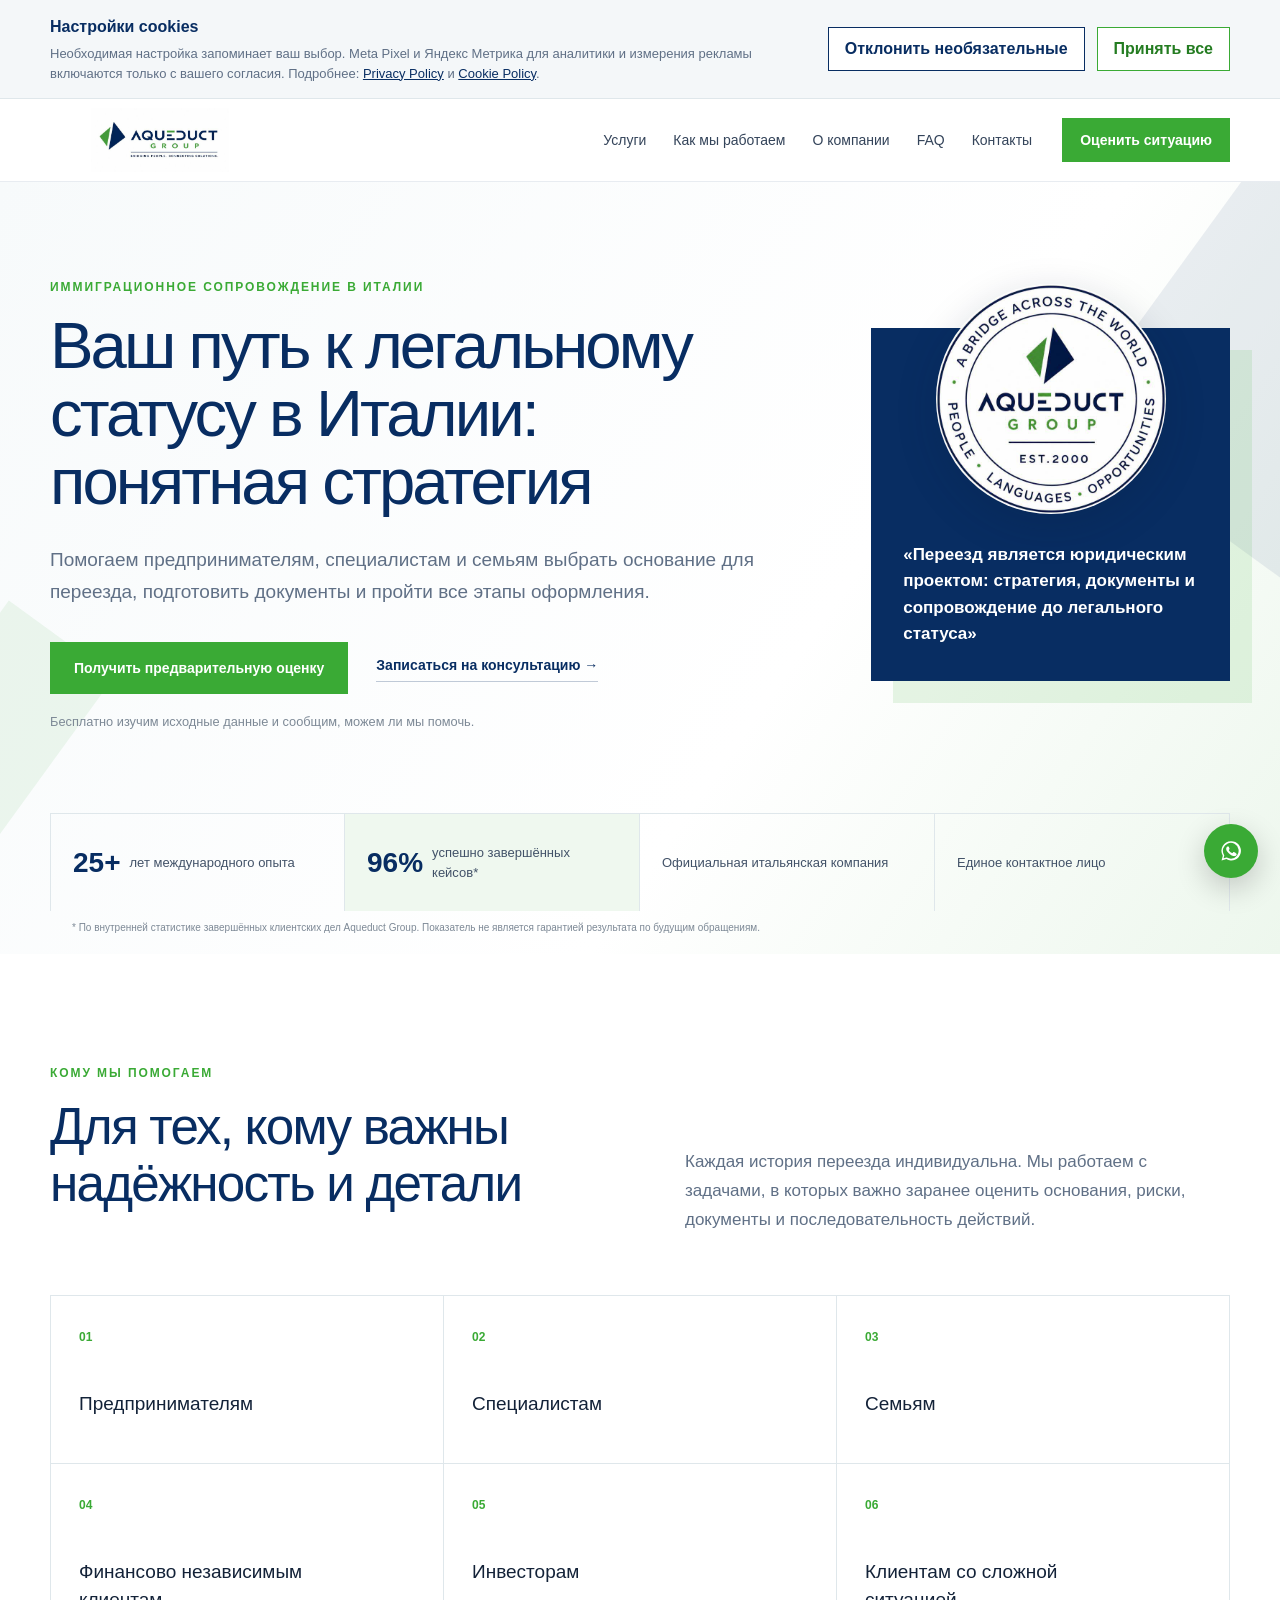
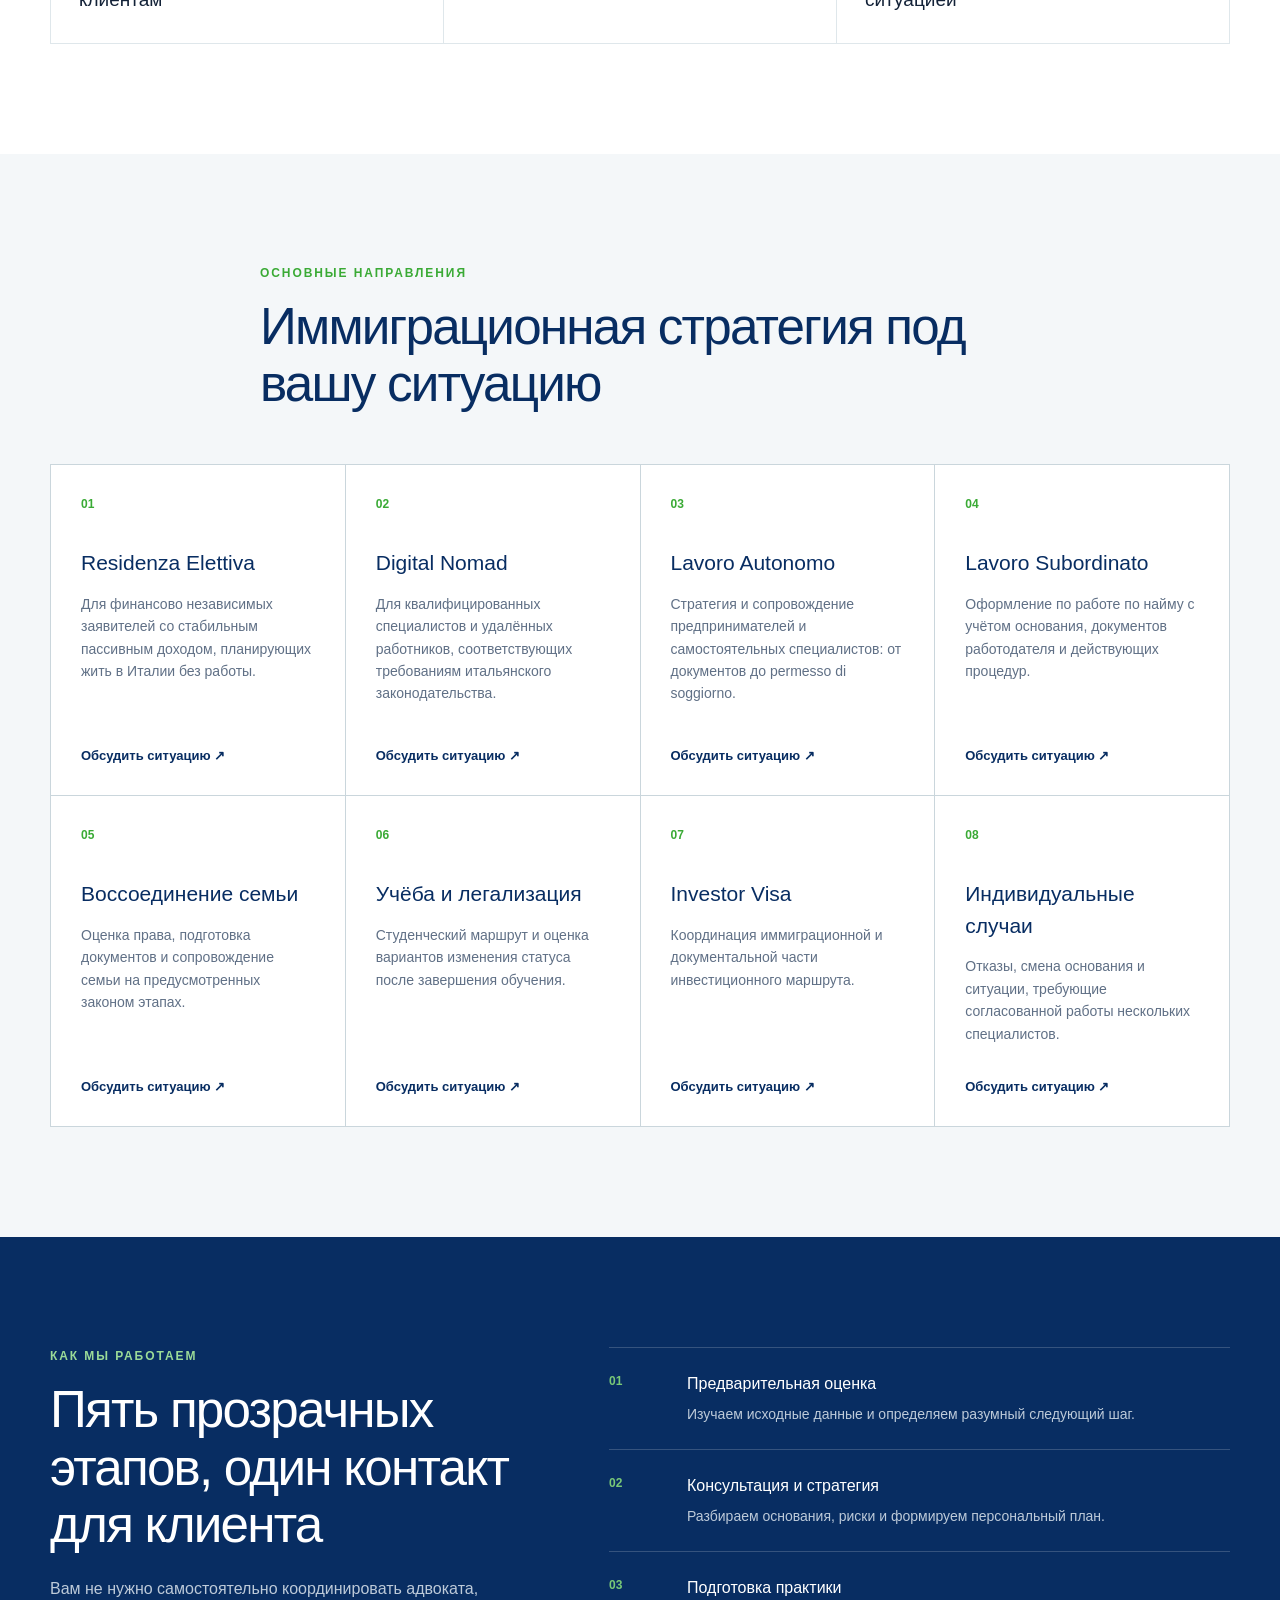
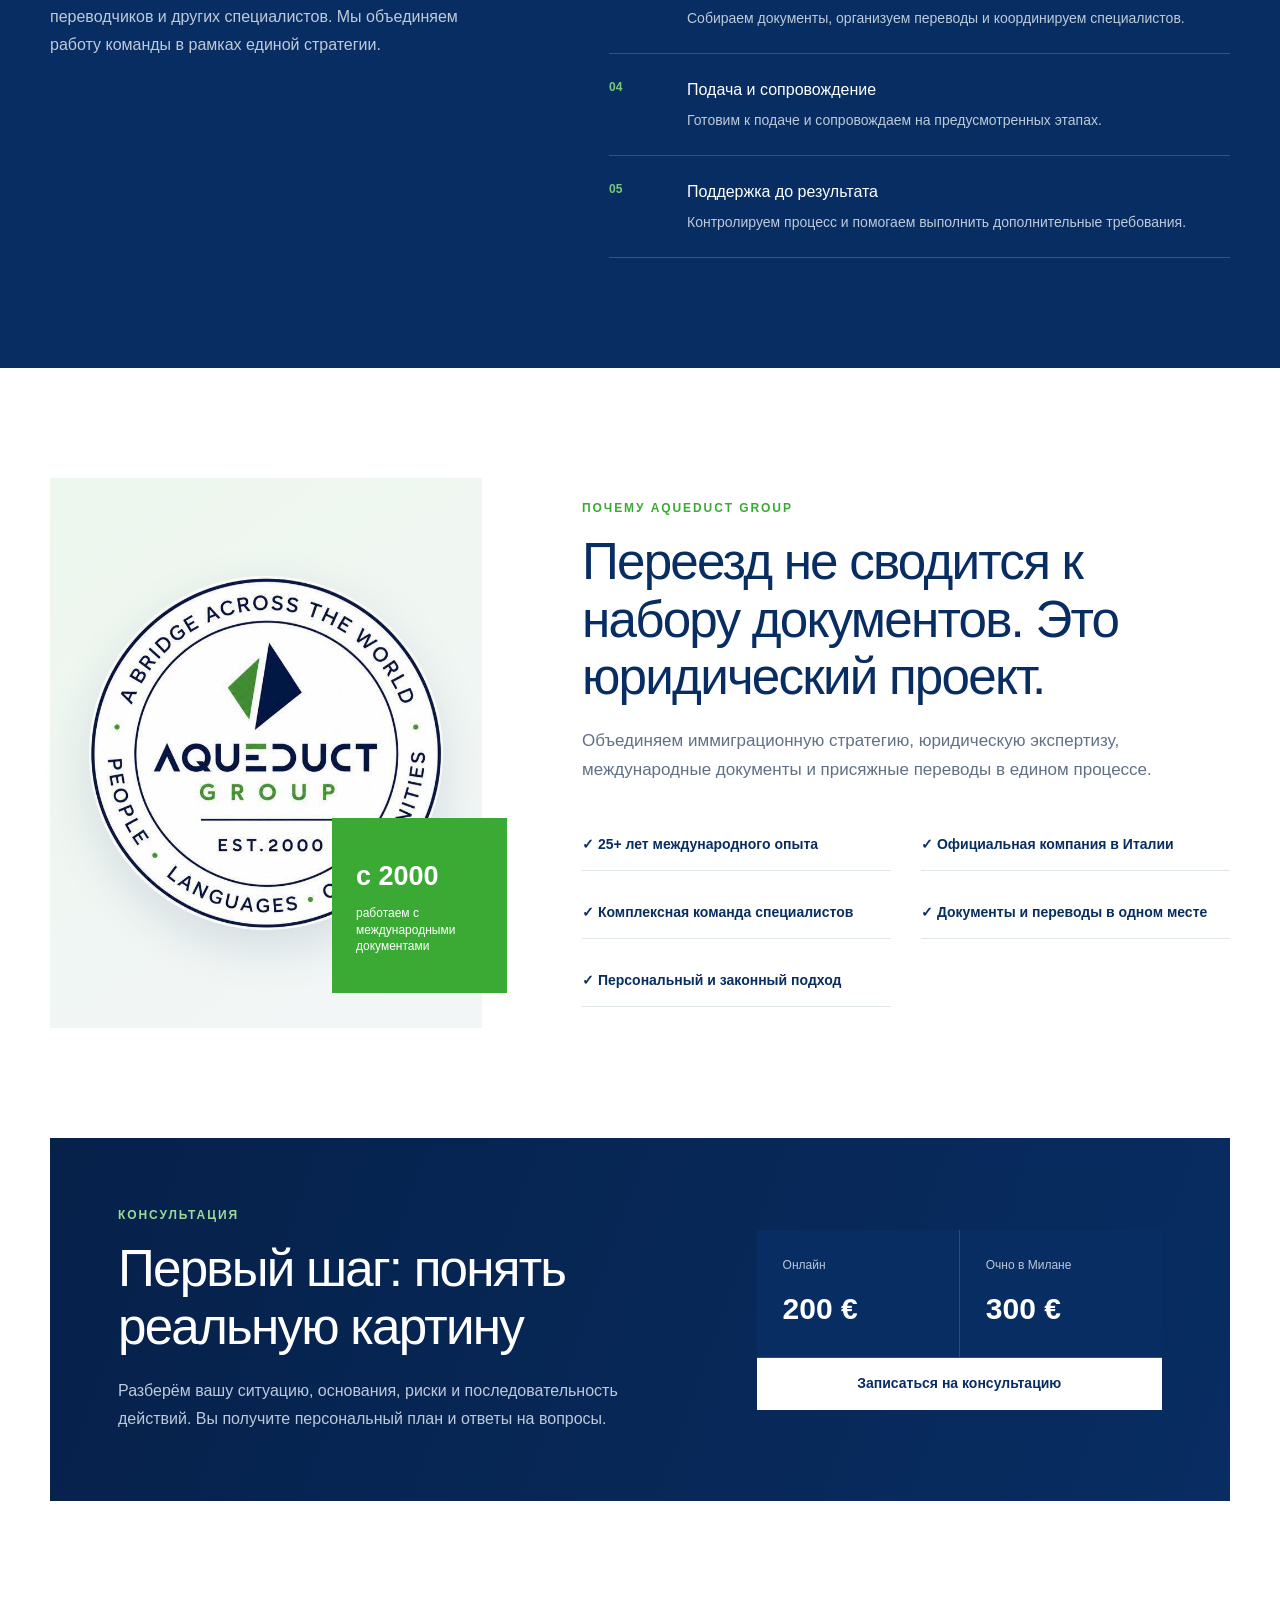
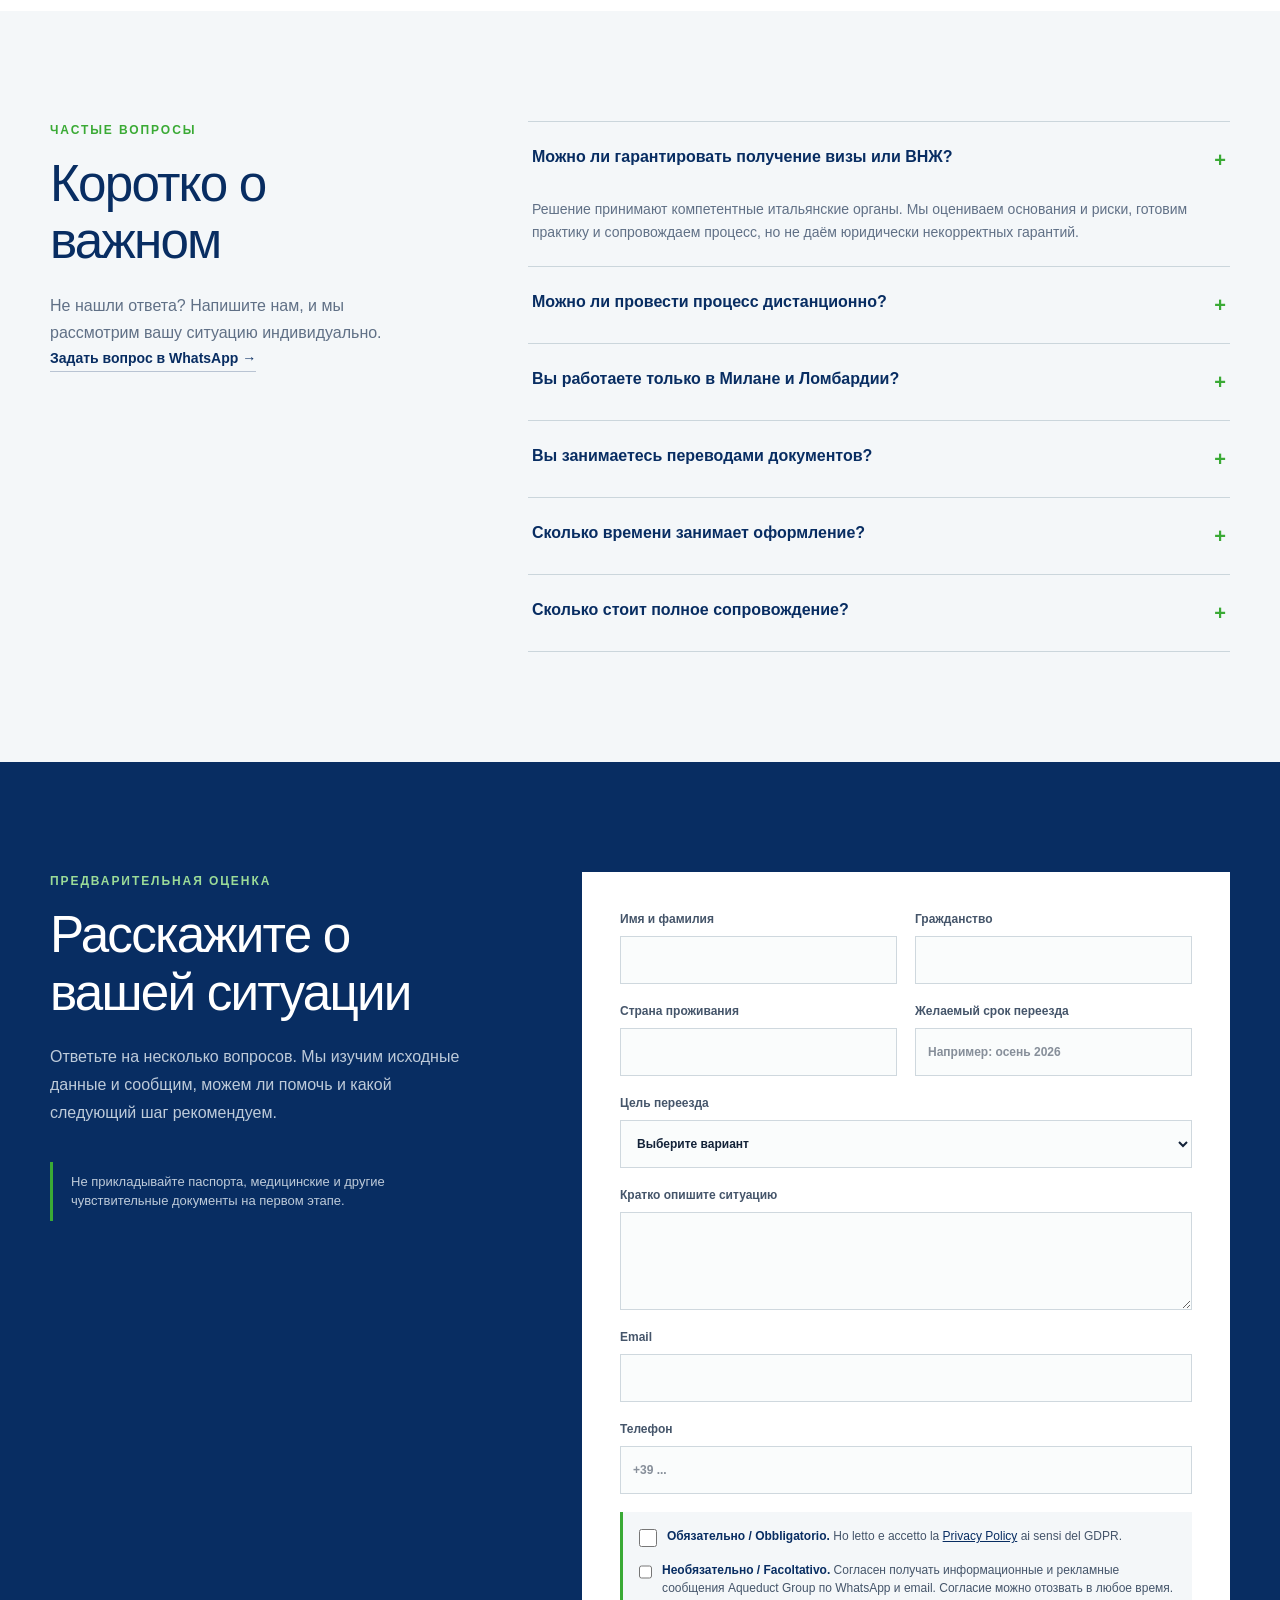
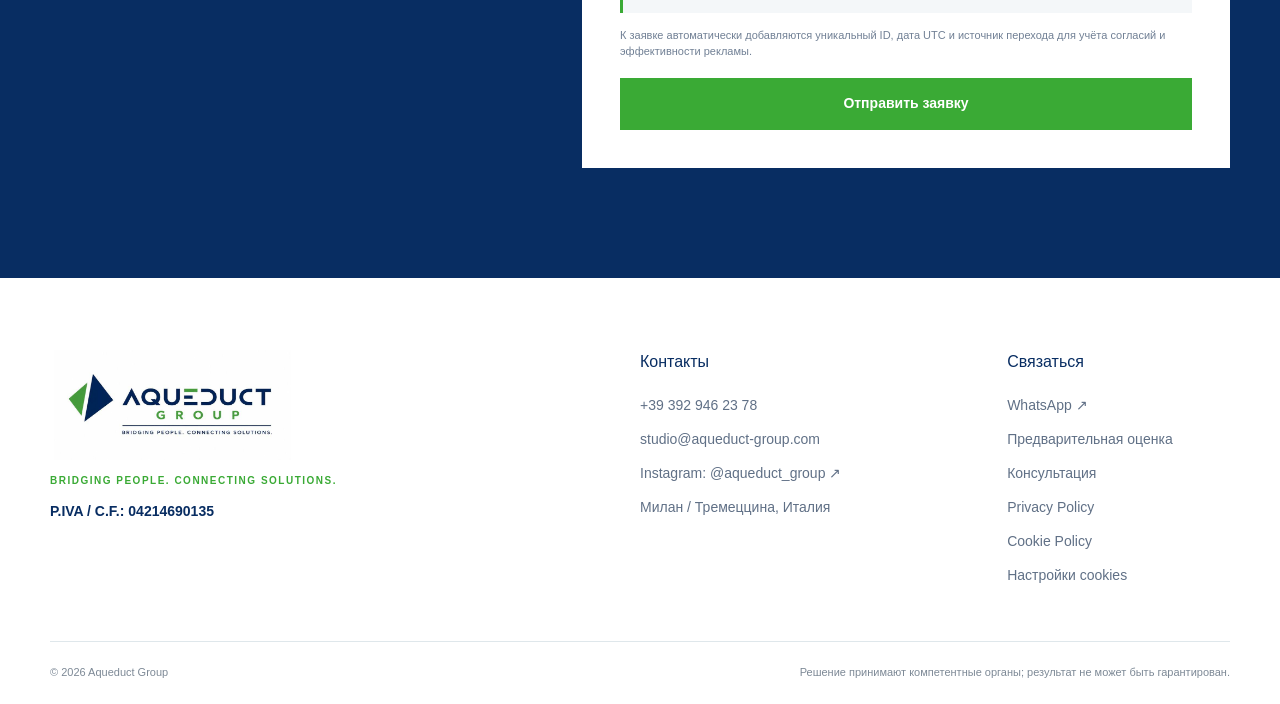
==== commit 989d0380: "Add form attribution tracking Capture UTM parameters, YCLID, FBCLID, GCLID and referrer in submitted" ====
--- a/index.html
+++ b/index.html
@@ -1,4 +1,4 @@
-<!DOCTYPE html><html lang="ru"><head><meta charSet="utf-8"/><meta name="viewport" content="width=device-width, initial-scale=1"/><link rel="preload" as="image" href="/aqueduct-logo-horizontal.jpg"/><link rel="preload" as="image" href="/aqueduct-seal.jpg"/><link rel="stylesheet" href="/_next/static/chunks/0q03mwoby-0p..css" data-precedence="next"/><link rel="preload" as="script" fetchPriority="low" href="/_next/static/chunks/0ht900cau6_ur.js"/><script src="/_next/static/chunks/0t2z5hkh7v~~b.js" async=""></script><script src="/_next/static/chunks/07lhk_q6pmm3r.js" async=""></script><script src="/_next/static/chunks/turbopack-0cek.dh0dqtgy.js" async=""></script><script src="/_next/static/chunks/0dbhjjzl8qfwv.js" async=""></script><script src="/_next/static/chunks/15.c3~0kke10f.js" async=""></script><title>ВНЖ и иммиграционное сопровождение в Италии | Aqueduct Group</title><meta name="description" content="Иммиграционное сопровождение в Италии для предпринимателей, специалистов и семей: стратегия, документы, переводы и поддержка на всех этапах."/><meta name="codex-preview" content="development"/><meta name="facebook-domain-verification" content="cz3ym15rkh00m2k5d0hv8cjs45vnof"/><script id="meta-pixel">
+<!DOCTYPE html><html lang="ru"><head><meta charset="utf-8"><meta name="viewport" content="width=device-width, initial-scale=1"><link rel="preload" as="image" href="/aqueduct-logo-horizontal.jpg"><link rel="preload" as="image" href="/aqueduct-seal.jpg"><link rel="stylesheet" href="/_next/static/chunks/0q03mwoby-0p..css" data-precedence="next"><link rel="preload" as="script" fetchpriority="low" href="/_next/static/chunks/0ht900cau6_ur.js"><script src="/_next/static/chunks/0t2z5hkh7v~~b.js" async=""></script><script src="/_next/static/chunks/07lhk_q6pmm3r.js" async=""></script><script src="/_next/static/chunks/turbopack-0cek.dh0dqtgy.js" async=""></script><script src="/_next/static/chunks/0dbhjjzl8qfwv.js" async=""></script><script src="/_next/static/chunks/15.c3~0kke10f.js" async=""></script><title>ВНЖ и иммиграционное сопровождение в Италии | Aqueduct Group</title><meta name="description" content="Иммиграционное сопровождение в Италии для предпринимателей, специалистов и семей: стратегия, документы, переводы и поддержка на всех этапах."><meta name="codex-preview" content="development"><meta name="facebook-domain-verification" content="cz3ym15rkh00m2k5d0hv8cjs45vnof"><script id="meta-pixel">
 if(localStorage.getItem('aqueduct-cookie-consent')==='accepted'){
 !function(f,b,e,v,n,t,s){if(f.fbq)return;n=f.fbq=function(){n.callMethod?
 n.callMethod.apply(n,arguments):n.queue.push(arguments)};if(!f._fbq)f._fbq=n;
@@ -15,7 +15,7 @@
 k=e.createElement(t);a=e.getElementsByTagName(t)[0];k.async=1;k.src=r;a.parentNode.insertBefore(k,a);
 })(window,document,'script','https://mc.yandex.ru/metrika/tag.js?id=112388441','ym');
 ym(112388441,'init',{ssr:true,webvisor:true,clickmap:true,ecommerce:'dataLayer',referrer:document.referrer,url:location.href,accurateTrackBounce:true,trackLinks:true});
-}</script><script src="/_next/static/chunks/03~yq9q893hmn.js" noModule=""></script><script>
+}</script><script src="/_next/static/chunks/03~yq9q893hmn.js" nomodule=""></script><script>
 (function () {
   if (localStorage.getItem('cookieConsent') !== 'accepted') return;
 
@@ -36,11 +36,93 @@
   });
 })();
 </script>
-</head><body><div hidden=""><!--$--><!--/$--></div><main><aside class="cookieNotice" aria-label="Настройки cookies"><div class="container cookieNoticeInner"><div><b>Настройки cookies</b><p>Необходимая настройка запоминает ваш выбор. Meta Pixel и Яндекс Метрика для аналитики и измерения рекламы включаются только с вашего согласия. Подробнее: <a href="/privacy-policy">Privacy Policy</a> и <a href="/cookie-policy">Cookie Policy</a>.</p></div><div class="cookieActions"><button class="cookieChoice">Отклонить необязательные</button><button class="cookieChoice accept">Принять все</button></div></div></aside><header><div class="container navwrap"><a class="logo" href="#top"><img src="/aqueduct-logo-horizontal.jpg" alt="Aqueduct Group"/></a><button class="menubtn" aria-label="Открыть меню"><i></i><i></i><i></i></button><nav class=""><a href="#services">Услуги</a><a href="#process">Как мы работаем</a><a href="#about">О компании</a><a href="#faq">FAQ</a><a href="#contacts">Контакты</a></nav><a class="btn small desktop" href="#assessment">Оценить ситуацию</a></div></header><section class="hero" id="top"><div class="shape s1"></div><div class="shape s2"></div><div class="container heroGrid"><div><p class="eyebrow">Иммиграционное сопровождение в Италии</p><h1>Ваш путь к легальному статусу в Италии: понятная стратегия</h1><p class="lead">Помогаем предпринимателям, специалистам и семьям выбрать основание для переезда, подготовить документы и пройти все этапы оформления.</p><div class="actions"><a class="btn" href="#assessment">Получить предварительную оценку</a><a class="link" href="#consultation">Записаться на консультацию →</a></div><small>Бесплатно изучим исходные данные и сообщим, можем ли мы помочь.</small></div><aside><img src="/aqueduct-seal.jpg" alt="Aqueduct Group, с 2000 года"/><blockquote>«Переезд является юридическим проектом: стратегия, документы и сопровождение до легального статуса»</blockquote></aside></div><div class="container trust"><span><b>25+</b> лет международного опыта</span><span class="successStat"><b>96%</b> успешно завершённых кейсов*</span><span>Официальная итальянская компания</span><span>Единое контактное лицо</span></div><p class="container successNote">* По внутренней статистике завершённых клиентских дел Aqueduct Group. Показатель не является гарантией результата по будущим обращениям.</p></section><section class="section audience"><div class="container split"><div><p class="eyebrow">Кому мы помогаем</p><h2>Для тех, кому важны надёжность и детали</h2></div><p>Каждая история переезда индивидуальна. Мы работаем с задачами, в которых важно заранее оценить основания, риски, документы и последовательность действий.</p></div><div class="container audienceGrid"><article><span>0<!-- -->1</span><h3>Предпринимателям</h3></article><article><span>0<!-- -->2</span><h3>Специалистам</h3></article><article><span>0<!-- -->3</span><h3>Семьям</h3></article><article><span>0<!-- -->4</span><h3>Финансово независимым клиентам</h3></article><article><span>0<!-- -->5</span><h3>Инвесторам</h3></article><article><span>0<!-- -->6</span><h3>Клиентам со сложной ситуацией</h3></article></div></section><section class="section services" id="services"><div class="container title"><p class="eyebrow">Основные направления</p><h2>Иммиграционная стратегия под вашу ситуацию</h2></div><div class="container serviceGrid"><article><span>0<!-- -->1</span><h3>Residenza Elettiva</h3><p>Для финансово независимых заявителей со стабильным пассивным доходом, планирующих жить в Италии без работы.</p><a href="#assessment">Обсудить ситуацию ↗</a></article><article><span>0<!-- -->2</span><h3>Digital Nomad</h3><p>Для квалифицированных специалистов и удалённых работников, соответствующих требованиям итальянского законодательства.</p><a href="#assessment">Обсудить ситуацию ↗</a></article><article><span>0<!-- -->3</span><h3>Lavoro Autonomo</h3><p>Стратегия и сопровождение предпринимателей и самостоятельных специалистов: от документов до permesso di soggiorno.</p><a href="#assessment">Обсудить ситуацию ↗</a></article><article><span>0<!-- -->4</span><h3>Lavoro Subordinato</h3><p>Оформление по работе по найму с учётом основания, документов работодателя и действующих процедур.</p><a href="#assessment">Обсудить ситуацию ↗</a></article><article><span>0<!-- -->5</span><h3>Воссоединение семьи</h3><p>Оценка права, подготовка документов и сопровождение семьи на предусмотренных законом этапах.</p><a href="#assessment">Обсудить ситуацию ↗</a></article><article><span>0<!-- -->6</span><h3>Учёба и легализация</h3><p>Студенческий маршрут и оценка вариантов изменения статуса после завершения обучения.</p><a href="#assessment">Обсудить ситуацию ↗</a></article><article><span>0<!-- -->7</span><h3>Investor Visa</h3><p>Координация иммиграционной и документальной части инвестиционного маршрута.</p><a href="#assessment">Обсудить ситуацию ↗</a></article><article><span>0<!-- -->8</span><h3>Индивидуальные случаи</h3><p>Отказы, смена основания и ситуации, требующие согласованной работы нескольких специалистов.</p><a href="#assessment">Обсудить ситуацию ↗</a></article></div></section><section class="section process" id="process"><div class="container processGrid"><div><p class="eyebrow pale">Как мы работаем</p><h2>Пять прозрачных этапов, один контакт для клиента</h2><p>Вам не нужно самостоятельно координировать адвоката, переводчиков и других специалистов. Мы объединяем работу команды в рамках единой стратегии.</p></div><ol><li><span>0<!-- -->1</span><div><h3>Предварительная оценка</h3><p>Изучаем исходные данные и определяем разумный следующий шаг.</p></div></li><li><span>0<!-- -->2</span><div><h3>Консультация и стратегия</h3><p>Разбираем основания, риски и формируем персональный план.</p></div></li><li><span>0<!-- -->3</span><div><h3>Подготовка практики</h3><p>Собираем документы, организуем переводы и координируем специалистов.</p></div></li><li><span>0<!-- -->4</span><div><h3>Подача и сопровождение</h3><p>Готовим к подаче и сопровождаем на предусмотренных этапах.</p></div></li><li><span>0<!-- -->5</span><div><h3>Поддержка до результата</h3><p>Контролируем процесс и помогаем выполнить дополнительные требования.</p></div></li></ol></div></section><section class="section why" id="about"><div class="container whyGrid"><div class="visual"><img src="/aqueduct-seal.jpg" alt="Aqueduct Group"/><div><b>с 2000</b><span>работаем с международными документами</span></div></div><div><p class="eyebrow">Почему Aqueduct Group</p><h2>Переезд не сводится к набору документов. Это юридический проект.</h2><p class="bigcopy">Объединяем иммиграционную стратегию, юридическую экспертизу, международные документы и присяжные переводы в едином процессе.</p><div class="checks"><div>✓ <!-- -->25+ лет международного опыта</div><div>✓ <!-- -->Официальная компания в Италии</div><div>✓ <!-- -->Комплексная команда специалистов</div><div>✓ <!-- -->Документы и переводы в одном месте</div><div>✓ <!-- -->Персональный и законный подход</div></div></div></div></section><section class="consult" id="consultation"><div class="container consultCard"><div><p class="eyebrow pale">Консультация</p><h2>Первый шаг: понять реальную картину</h2><p>Разберём вашу ситуацию, основания, риски и последовательность действий. Вы получите персональный план и ответы на вопросы.</p></div><div class="prices"><div><span>Онлайн</span><b>200 €</b></div><div><span>Очно в Милане</span><b>300 €</b></div><a class="btn white" href="https://wa.me/393929462378?text=Здравствуйте!%20Хочу%20записаться%20на%20консультацию.">Записаться на консультацию</a></div></div></section><section class="section faq" id="faq"><div class="container faqGrid"><div><p class="eyebrow">Частые вопросы</p><h2>Коротко о важном</h2><p>Не нашли ответа? Напишите нам, и мы рассмотрим вашу ситуацию индивидуально.</p><a class="link" href="https://wa.me/393929462378">Задать вопрос в WhatsApp →</a></div><div class="accord"><details open=""><summary>Можно ли гарантировать получение визы или ВНЖ?<span>+</span></summary><p>Решение принимают компетентные итальянские органы. Мы оцениваем основания и риски, готовим практику и сопровождаем процесс, но не даём юридически некорректных гарантий.</p></details><details><summary>Можно ли провести процесс дистанционно?<span>+</span></summary><p>Значительную часть подготовки можно организовать дистанционно. Личное присутствие может потребоваться для подачи, биометрии и получения документов.</p></details><details><summary>Вы работаете только в Милане и Ломбардии?<span>+</span></summary><p>Мы сопровождаем проекты в разных регионах Италии. Формат зависит от конкретной процедуры и компетентного органа.</p></details><details><summary>Вы занимаетесь переводами документов?<span>+</span></summary><p>Да. Организуем профессиональные и присяжные переводы, апостиль и связанные процедуры легализации документов.</p></details><details><summary>Сколько времени занимает оформление?<span>+</span></summary><p>Срок зависит от основания, консульства, квестуры и готовности документов. Реалистичный ориентир обсуждается после анализа ситуации.</p></details><details><summary>Сколько стоит полное сопровождение?<span>+</span></summary><p>Стоимость зависит от основания, состава семьи и объёма работы. После консультации вы получите план и индивидуальное предложение.</p></details></div></div></section><section class="section assessment" id="assessment"><div class="container assessGrid"><div><p class="eyebrow pale">Предварительная оценка</p><h2>Расскажите о вашей ситуации</h2><p>Ответьте на несколько вопросов. Мы изучим исходные данные и сообщим, можем ли помочь и какой следующий шаг рекомендуем.</p><div class="notice">Не прикладывайте паспорта, медицинские и другие чувствительные документы на первом этапе.</div></div><form id="assessment-form" action="https://api.web3forms.com/submit" method="POST"><input type="hidden" name="access_key" value="bfe9305d-f7c6-4213-a6e9-f174d8bb33d2"/><input type="hidden" name="subject" value="Новая заявка с aqueduct-group.com"/><input type="hidden" name="from_name" value="Aqueduct Group Website"/><div class="row"><label>Имя и фамилия<input required="" name="name"/></label><label>Гражданство<input required="" name="citizenship"/></label></div><div class="row"><label>Страна проживания<input required="" name="country"/></label><label>Желаемый срок переезда<input placeholder="Например: осень 2026" name="timing"/></label></div><label>Цель переезда<select name="goal" required=""><option value="" disabled="" selected="">Выберите вариант</option><option>Предпринимательство</option><option>Удалённая работа</option><option>Финансовая независимость</option><option>Воссоединение семьи</option><option>Учёба</option><option>Инвестиции</option><option>Нужна рекомендация</option></select></label><label>Кратко опишите ситуацию<textarea name="details" rows="4" required=""></textarea></label><label>Email<input type="email" required="" name="email"/></label><label>Телефон<input type="tel" required="" name="phone" placeholder="+39 ..."/></label><div class="consentGroup"><label class="consent"><input type="checkbox" required="" name="privacyConsent"/><span><b>Обязательно / Obbligatorio.</b> Ho letto e accetto la <a href="/privacy-policy">Privacy Policy</a> ai sensi del GDPR.</span></label><label class="consent"><input type="checkbox" name="marketingConsent"/><span><b>Необязательно / Facoltativo.</b> Согласен получать информационные и рекламные сообщения Aqueduct Group по WhatsApp и email. Согласие можно отозвать в любое время.</span></label></div><p class="formMeta">К заявке автоматически добавляются уникальный ID, дата UTC и источник перехода для учёта согласий и эффективности рекламы.</p><button class="btn full" type="submit">Отправить заявку</button><p id="form-status" aria-live="polite"></p></form></div></section><footer id="contacts"><div class="container footerGrid"><div><img src="/aqueduct-logo-horizontal.jpg" alt="Aqueduct Group"/><p>Bridging People. Connecting Solutions.</p><span class="vat">P.IVA / C.F.: 04214690135</span></div><div><h3>Контакты</h3><a href="tel:+393929462378">+39 392 946 23 78</a><a href="mailto:studio@aqueduct-group.com">studio@aqueduct-group.com</a><a href="https://www.instagram.com/aqueduct_group">Instagram: @aqueduct_group ↗</a><span>Милан / Тремеццина, Италия</span></div><div><h3>Связаться</h3><a href="https://wa.me/393929462378">WhatsApp ↗</a><a href="#assessment">Предварительная оценка</a><a href="#consultation">Консультация</a><a href="/privacy-policy">Privacy Policy</a><a href="/cookie-policy">Cookie Policy</a><button class="cookie-settings">Настройки cookies</button></div></div><div class="container footBottom"><span>© 2026 Aqueduct Group</span><span>Решение принимают компетентные органы; результат не может быть гарантирован.</span></div></footer><a class="float" href="https://wa.me/393929462378" aria-label="WhatsApp" title="WhatsApp"><svg viewBox="0 0 32 32" aria-hidden="true" width="24" height="24" style="display:block"><path fill="currentColor" d="M16 3a12.7 12.7 0 0 0-10.9 19.2L3.4 28.5l6.5-1.7A12.8 12.8 0 1 0 16 3Zm0 23.2c-2 0-3.9-.5-5.6-1.5l-.4-.2-3.9 1 1-3.8-.3-.4A10.5 10.5 0 1 1 16 26.2Zm5.8-7.9c-.3-.2-1.9-.9-2.2-1-.3-.1-.5-.2-.7.2-.2.3-.8 1-.9 1.2-.2.2-.3.2-.7.1-1.8-.9-3-1.6-4.2-3.7-.3-.6.3-.5.9-1.7.1-.2 0-.4 0-.6l-1-2.4c-.3-.6-.5-.5-.7-.5h-.6c-.2 0-.6.1-.9.4-.3.3-1.2 1.2-1.2 2.9s1.2 3.3 1.4 3.6c.2.2 2.4 3.7 5.9 5.2.8.4 1.5.6 2 .7.8.3 1.6.2 2.2.1.7-.1 1.9-.8 2.2-1.5.3-.7.3-1.3.2-1.5-.1-.1-.4-.2-.7-.4Z"/></svg></a></main><!--$--><!--/$--><script src="/_next/static/chunks/0ht900cau6_ur.js" id="_R_" async=""></script><script>(self.__next_f=self.__next_f||[]).push([0])</script><script>self.__next_f.push([1,"1:\"$Sreact.fragment\"\n2:I[39756,[\"/_next/static/chunks/0dbhjjzl8qfwv.js\"],\"default\"]\n3:I[37457,[\"/_next/static/chunks/0dbhjjzl8qfwv.js\"],\"default\"]\n4:I[47257,[\"/_next/static/chunks/0dbhjjzl8qfwv.js\"],\"ClientPageRoot\"]\n5:I[31713,[\"/_next/static/chunks/0dbhjjzl8qfwv.js\",\"/_next/static/chunks/15.c3~0kke10f.js\"],\"default\"]\n8:I[97367,[\"/_next/static/chunks/0dbhjjzl8qfwv.js\"],\"OutletBoundary\"]\n9:\"$Sreact.suspense\"\nb:I[97367,[\"/_next/static/chunks/0dbhjjzl8qfwv.js\"],\"ViewportBoundary\"]\nd:I[97367,[\"/_next/static/chunks/0dbhjjzl8qfwv.js\"],\"MetadataBoundary\"]\nf:I[68027,[\"/_next/static/chunks/0dbhjjzl8qfwv.js\"],\"default\",1]\n:HL[\"/_next/static/chunks/0q03mwoby-0p..css\",\"style\"]\n"])</script><script>self.__next_f.push([1,"0:{\"P\":null,\"c\":[\"\",\"\"],\"q\":\"\",\"i\":false,\"f\":[[[\"\",{\"children\":[\"__PAGE__\",{}]},\"$undefined\",\"$undefined\",16],[[\"$\",\"$1\",\"c\",{\"children\":[[[\"$\",\"link\",\"0\",{\"rel\":\"stylesheet\",\"href\":\"/_next/static/chunks/0q03mwoby-0p..css\",\"precedence\":\"next\",\"crossOrigin\":\"$undefined\",\"nonce\":\"$undefined\"}],[\"$\",\"script\",\"script-0\",{\"src\":\"/_next/static/chunks/0dbhjjzl8qfwv.js\",\"async\":true,\"nonce\":\"$undefined\"}]],[\"$\",\"html\",null,{\"lang\":\"ru\",\"children\":[[\"$\",\"head\",null,{\"children\":[[\"$\",\"script\",null,{\"id\":\"meta-pixel\",\"dangerouslySetInnerHTML\":{\"__html\":\"\\nif(localStorage.getItem('aqueduct-cookie-consent')==='accepted'){\\n!function(f,b,e,v,n,t,s){if(f.fbq)return;n=f.fbq=function(){n.callMethod?\\nn.callMethod.apply(n,arguments):n.queue.push(arguments)};if(!f._fbq)f._fbq=n;\\nn.push=n;n.loaded=!0;n.version='2.0';n.queue=[];t=b.createElement(e);t.async=!0;\\nt.src=v;s=b.getElementsByTagName(e)[0];s.parentNode.insertBefore(t,s)}\\n(window,document,'script','https://connect.facebook.net/en_US/fbevents.js');\\nfbq('init','1347046264078028');fbq('track','PageView');\\n}\"}}],[\"$\",\"script\",null,{\"id\":\"yandex-metrika\",\"dangerouslySetInnerHTML\":{\"__html\":\"\\nif(localStorage.getItem('aqueduct-cookie-consent')==='accepted'){\\n(function(m,e,t,r,i,k,a){\\nm[i]=m[i]||function(){(m[i].a=m[i].a||[]).push(arguments)};\\nm[i].l=1*new Date();\\nfor(var j=0;j\u003cdocument.scripts.length;j++){if(document.scripts[j].src===r){return;}}\\nk=e.createElement(t);a=e.getElementsByTagName(t)[0];k.async=1;k.src=r;a.parentNode.insertBefore(k,a);\\n})(window,document,'script','https://mc.yandex.ru/metrika/tag.js?id=112388441','ym');\\nym(112388441,'init',{ssr:true,webvisor:true,clickmap:true,ecommerce:'dataLayer',referrer:document.referrer,url:location.href,accurateTrackBounce:true,trackLinks:true});\\n}\"}}]]}],[\"$\",\"body\",null,{\"children\":[\"$\",\"$L2\",null,{\"parallelRouterKey\":\"children\",\"error\":\"$undefined\",\"errorStyles\":\"$undefined\",\"errorScripts\":\"$undefined\",\"template\":[\"$\",\"$L3\",null,{}],\"templateStyles\":\"$undefined\",\"templateScripts\":\"$undefined\",\"notFound\":[[[\"$\",\"title\",null,{\"children\":\"404: This page could not be found.\"}],[\"$\",\"div\",null,{\"style\":{\"fontFamily\":\"system-ui,\\\"Segoe UI\\\",Roboto,Helvetica,Arial,sans-serif,\\\"Apple Color Emoji\\\",\\\"Segoe UI Emoji\\\"\",\"height\":\"100vh\",\"textAlign\":\"center\",\"display\":\"flex\",\"flexDirection\":\"column\",\"alignItems\":\"center\",\"justifyContent\":\"center\"},\"children\":[\"$\",\"div\",null,{\"children\":[[\"$\",\"style\",null,{\"dangerouslySetInnerHTML\":{\"__html\":\"body{color:#000;background:#fff;margin:0}.next-error-h1{border-right:1px solid rgba(0,0,0,.3)}@media (prefers-color-scheme:dark){body{color:#fff;background:#000}.next-error-h1{border-right:1px solid rgba(255,255,255,.3)}}\"}}],[\"$\",\"h1\",null,{\"className\":\"next-error-h1\",\"style\":{\"display\":\"inline-block\",\"margin\":\"0 20px 0 0\",\"padding\":\"0 23px 0 0\",\"fontSize\":24,\"fontWeight\":500,\"verticalAlign\":\"top\",\"lineHeight\":\"49px\"},\"children\":404}],[\"$\",\"div\",null,{\"style\":{\"display\":\"inline-block\"},\"children\":[\"$\",\"h2\",null,{\"style\":{\"fontSize\":14,\"fontWeight\":400,\"lineHeight\":\"49px\",\"margin\":0},\"children\":\"This page could not be found.\"}]}]]}]}]],[]],\"forbidden\":\"$undefined\",\"unauthorized\":\"$undefined\"}]}]]}]]}],{\"children\":[[\"$\",\"$1\",\"c\",{\"children\":[[\"$\",\"$L4\",null,{\"Component\":\"$5\",\"serverProvidedParams\":{\"searchParams\":{},\"params\":{},\"promises\":[\"$@6\",\"$@7\"]}}],[[\"$\",\"script\",\"script-0\",{\"src\":\"/_next/static/chunks/15.c3~0kke10f.js\",\"async\":true,\"nonce\":\"$undefined\"}]],[\"$\",\"$L8\",null,{\"children\":[\"$\",\"$9\",null,{\"name\":\"Next.MetadataOutlet\",\"children\":\"$@a\"}]}]]}],{},null,false,null]},null,false,null],[\"$\",\"$1\",\"h\",{\"children\":[null,[\"$\",\"$Lb\",null,{\"children\":\"$Lc\"}],[\"$\",\"div\",null,{\"hidden\":true,\"children\":[\"$\",\"$Ld\",null,{\"children\":[\"$\",\"$9\",null,{\"name\":\"Next.Metadata\",\"children\":\"$Le\"}]}]}],null]}],false]],\"m\":\"$undefined\",\"G\":[\"$f\",[[\"$\",\"link\",\"0\",{\"rel\":\"stylesheet\",\"href\":\"/_next/static/chunks/0q03mwoby-0p..css\",\"precedence\":\"next\",\"crossOrigin\":\"$undefined\",\"nonce\":\"$undefined\"}]]],\"S\":true,\"h\":null,\"s\":\"$undefined\",\"l\":\"$undefined\",\"p\":\"$undefined\",\"d\":\"$undefined\",\"b\":\"f8EX0NcoDriMHl08ZJi0y\"}\n"])</script><script>self.__next_f.push([1,"6:{}\n7:\"$0:f:0:1:1:children:0:props:children:0:props:serverProvidedParams:params\"\n"])</script><script>self.__next_f.push([1,"c:[[\"$\",\"meta\",\"0\",{\"charSet\":\"utf-8\"}],[\"$\",\"meta\",\"1\",{\"name\":\"viewport\",\"content\":\"width=device-width, initial-scale=1\"}]]\n"])</script><script>self.__next_f.push([1,"a:null\ne:[[\"$\",\"title\",\"0\",{\"children\":\"ВНЖ и иммиграционное сопровождение в Италии | Aqueduct Group\"}],[\"$\",\"meta\",\"1\",{\"name\":\"description\",\"content\":\"Иммиграционное сопровождение в Италии для предпринимателей, специалистов и семей: стратегия, документы, переводы и поддержка на всех этапах.\"}],[\"$\",\"meta\",\"2\",{\"name\":\"codex-preview\",\"content\":\"development\"}],[\"$\",\"meta\",\"3\",{\"name\":\"facebook-domain-verification\",\"content\":\"cz3ym15rkh00m2k5d0hv8cjs45vnof\"}]]\n"])</script><script id="web3forms-handler">
+</head><body><div hidden=""><!--$--><!--/$--></div><main><aside class="cookieNotice" aria-label="Настройки cookies"><div class="container cookieNoticeInner"><div><b>Настройки cookies</b><p>Необходимая настройка запоминает ваш выбор. Meta Pixel и Яндекс Метрика для аналитики и измерения рекламы включаются только с вашего согласия. Подробнее: <a href="/privacy-policy">Privacy Policy</a> и <a href="/cookie-policy">Cookie Policy</a>.</p></div><div class="cookieActions"><button class="cookieChoice">Отклонить необязательные</button><button class="cookieChoice accept">Принять все</button></div></div></aside><header><div class="container navwrap"><a class="logo" href="#top"><img src="/aqueduct-logo-horizontal.jpg" alt="Aqueduct Group"></a><button class="menubtn" aria-label="Открыть меню"><i></i><i></i><i></i></button><nav class=""><a href="#services">Услуги</a><a href="#process">Как мы работаем</a><a href="#about">О компании</a><a href="#faq">FAQ</a><a href="#contacts">Контакты</a></nav><a class="btn small desktop" href="#assessment">Оценить ситуацию</a></div></header><section class="hero" id="top"><div class="shape s1"></div><div class="shape s2"></div><div class="container heroGrid"><div><p class="eyebrow">Иммиграционное сопровождение в Италии</p><h1>Ваш путь к легальному статусу в Италии: понятная стратегия</h1><p class="lead">Помогаем предпринимателям, специалистам и семьям выбрать основание для переезда, подготовить документы и пройти все этапы оформления.</p><div class="actions"><a class="btn" href="#assessment">Получить предварительную оценку</a><a class="link" href="#consultation">Записаться на консультацию →</a></div><small>Бесплатно изучим исходные данные и сообщим, можем ли мы помочь.</small></div><aside><img src="/aqueduct-seal.jpg" alt="Aqueduct Group, с 2000 года"><blockquote>«Переезд является юридическим проектом: стратегия, документы и сопровождение до легального статуса»</blockquote></aside></div><div class="container trust"><span><b>25+</b> лет международного опыта</span><span class="successStat"><b>96%</b> успешно завершённых кейсов*</span><span>Официальная итальянская компания</span><span>Единое контактное лицо</span></div><p class="container successNote">* По внутренней статистике завершённых клиентских дел Aqueduct Group. Показатель не является гарантией результата по будущим обращениям.</p></section><section class="section audience"><div class="container split"><div><p class="eyebrow">Кому мы помогаем</p><h2>Для тех, кому важны надёжность и детали</h2></div><p>Каждая история переезда индивидуальна. Мы работаем с задачами, в которых важно заранее оценить основания, риски, документы и последовательность действий.</p></div><div class="container audienceGrid"><article><span>0<!-- -->1</span><h3>Предпринимателям</h3></article><article><span>0<!-- -->2</span><h3>Специалистам</h3></article><article><span>0<!-- -->3</span><h3>Семьям</h3></article><article><span>0<!-- -->4</span><h3>Финансово независимым клиентам</h3></article><article><span>0<!-- -->5</span><h3>Инвесторам</h3></article><article><span>0<!-- -->6</span><h3>Клиентам со сложной ситуацией</h3></article></div></section><section class="section services" id="services"><div class="container title"><p class="eyebrow">Основные направления</p><h2>Иммиграционная стратегия под вашу ситуацию</h2></div><div class="container serviceGrid"><article><span>0<!-- -->1</span><h3>Residenza Elettiva</h3><p>Для финансово независимых заявителей со стабильным пассивным доходом, планирующих жить в Италии без работы.</p><a href="#assessment">Обсудить ситуацию ↗</a></article><article><span>0<!-- -->2</span><h3>Digital Nomad</h3><p>Для квалифицированных специалистов и удалённых работников, соответствующих требованиям итальянского законодательства.</p><a href="#assessment">Обсудить ситуацию ↗</a></article><article><span>0<!-- -->3</span><h3>Lavoro Autonomo</h3><p>Стратегия и сопровождение предпринимателей и самостоятельных специалистов: от документов до permesso di soggiorno.</p><a href="#assessment">Обсудить ситуацию ↗</a></article><article><span>0<!-- -->4</span><h3>Lavoro Subordinato</h3><p>Оформление по работе по найму с учётом основания, документов работодателя и действующих процедур.</p><a href="#assessment">Обсудить ситуацию ↗</a></article><article><span>0<!-- -->5</span><h3>Воссоединение семьи</h3><p>Оценка права, подготовка документов и сопровождение семьи на предусмотренных законом этапах.</p><a href="#assessment">Обсудить ситуацию ↗</a></article><article><span>0<!-- -->6</span><h3>Учёба и легализация</h3><p>Студенческий маршрут и оценка вариантов изменения статуса после завершения обучения.</p><a href="#assessment">Обсудить ситуацию ↗</a></article><article><span>0<!-- -->7</span><h3>Investor Visa</h3><p>Координация иммиграционной и документальной части инвестиционного маршрута.</p><a href="#assessment">Обсудить ситуацию ↗</a></article><article><span>0<!-- -->8</span><h3>Индивидуальные случаи</h3><p>Отказы, смена основания и ситуации, требующие согласованной работы нескольких специалистов.</p><a href="#assessment">Обсудить ситуацию ↗</a></article></div></section><section class="section process" id="process"><div class="container processGrid"><div><p class="eyebrow pale">Как мы работаем</p><h2>Пять прозрачных этапов, один контакт для клиента</h2><p>Вам не нужно самостоятельно координировать адвоката, переводчиков и других специалистов. Мы объединяем работу команды в рамках единой стратегии.</p></div><ol><li><span>0<!-- -->1</span><div><h3>Предварительная оценка</h3><p>Изучаем исходные данные и определяем разумный следующий шаг.</p></div></li><li><span>0<!-- -->2</span><div><h3>Консультация и стратегия</h3><p>Разбираем основания, риски и формируем персональный план.</p></div></li><li><span>0<!-- -->3</span><div><h3>Подготовка практики</h3><p>Собираем документы, организуем переводы и координируем специалистов.</p></div></li><li><span>0<!-- -->4</span><div><h3>Подача и сопровождение</h3><p>Готовим к подаче и сопровождаем на предусмотренных этапах.</p></div></li><li><span>0<!-- -->5</span><div><h3>Поддержка до результата</h3><p>Контролируем процесс и помогаем выполнить дополнительные требования.</p></div></li></ol></div></section><section class="section why" id="about"><div class="container whyGrid"><div class="visual"><img src="/aqueduct-seal.jpg" alt="Aqueduct Group"><div><b>с 2000</b><span>работаем с международными документами</span></div></div><div><p class="eyebrow">Почему Aqueduct Group</p><h2>Переезд не сводится к набору документов. Это юридический проект.</h2><p class="bigcopy">Объединяем иммиграционную стратегию, юридическую экспертизу, международные документы и присяжные переводы в едином процессе.</p><div class="checks"><div>✓ <!-- -->25+ лет международного опыта</div><div>✓ <!-- -->Официальная компания в Италии</div><div>✓ <!-- -->Комплексная команда специалистов</div><div>✓ <!-- -->Документы и переводы в одном месте</div><div>✓ <!-- -->Персональный и законный подход</div></div></div></div></section><section class="consult" id="consultation"><div class="container consultCard"><div><p class="eyebrow pale">Консультация</p><h2>Первый шаг: понять реальную картину</h2><p>Разберём вашу ситуацию, основания, риски и последовательность действий. Вы получите персональный план и ответы на вопросы.</p></div><div class="prices"><div><span>Онлайн</span><b>200 €</b></div><div><span>Очно в Милане</span><b>300 €</b></div><a class="btn white" href="https://wa.me/393929462378?text=Здравствуйте!%20Хочу%20записаться%20на%20консультацию.">Записаться на консультацию</a></div></div></section><section class="section faq" id="faq"><div class="container faqGrid"><div><p class="eyebrow">Частые вопросы</p><h2>Коротко о важном</h2><p>Не нашли ответа? Напишите нам, и мы рассмотрим вашу ситуацию индивидуально.</p><a class="link" href="https://wa.me/393929462378">Задать вопрос в WhatsApp →</a></div><div class="accord"><details open=""><summary>Можно ли гарантировать получение визы или ВНЖ?<span>+</span></summary><p>Решение принимают компетентные итальянские органы. Мы оцениваем основания и риски, готовим практику и сопровождаем процесс, но не даём юридически некорректных гарантий.</p></details><details><summary>Можно ли провести процесс дистанционно?<span>+</span></summary><p>Значительную часть подготовки можно организовать дистанционно. Личное присутствие может потребоваться для подачи, биометрии и получения документов.</p></details><details><summary>Вы работаете только в Милане и Ломбардии?<span>+</span></summary><p>Мы сопровождаем проекты в разных регионах Италии. Формат зависит от конкретной процедуры и компетентного органа.</p></details><details><summary>Вы занимаетесь переводами документов?<span>+</span></summary><p>Да. Организуем профессиональные и присяжные переводы, апостиль и связанные процедуры легализации документов.</p></details><details><summary>Сколько времени занимает оформление?<span>+</span></summary><p>Срок зависит от основания, консульства, квестуры и готовности документов. Реалистичный ориентир обсуждается после анализа ситуации.</p></details><details><summary>Сколько стоит полное сопровождение?<span>+</span></summary><p>Стоимость зависит от основания, состава семьи и объёма работы. После консультации вы получите план и индивидуальное предложение.</p></details></div></div></section><section class="section assessment" id="assessment"><div class="container assessGrid"><div><p class="eyebrow pale">Предварительная оценка</p><h2>Расскажите о вашей ситуации</h2><p>Ответьте на несколько вопросов. Мы изучим исходные данные и сообщим, можем ли помочь и какой следующий шаг рекомендуем.</p><div class="notice">Не прикладывайте паспорта, медицинские и другие чувствительные документы на первом этапе.</div></div><form id="assessment-form" action="https://api.web3forms.com/submit" method="POST"><input type="hidden" name="access_key"><input type="hidden" name="subject"><input type="hidden" name="from_name"><div class="row"><label>Имя и фамилия<input required="" name="name"></label><label>Гражданство<input required="" name="citizenship"></label></div><div class="row"><label>Страна проживания<input required="" name="country"></label><label>Желаемый срок переезда<input placeholder="Например: осень 2026" name="timing"></label></div><label>Цель переезда<select name="goal" required=""><option value="" disabled="" selected="">Выберите вариант</option><option>Предпринимательство</option><option>Удалённая работа</option><option>Финансовая независимость</option><option>Воссоединение семьи</option><option>Учёба</option><option>Инвестиции</option><option>Нужна рекомендация</option></select></label><label>Кратко опишите ситуацию<textarea name="details" rows="4" required=""></textarea></label><label>Email<input type="email" required="" name="email"></label><label>Телефон<input type="tel" required="" name="phone" placeholder="+39 ..."></label><div class="consentGroup"><label class="consent"><input type="checkbox" required="" name="privacyConsent"><span><b>Обязательно / Obbligatorio.</b> Ho letto e accetto la <a href="/privacy-policy">Privacy Policy</a> ai sensi del GDPR.</span></label><label class="consent"><input type="checkbox" name="marketingConsent"><span><b>Необязательно / Facoltativo.</b> Согласен получать информационные и рекламные сообщения Aqueduct Group по WhatsApp и email. Согласие можно отозвать в любое время.</span></label></div><p class="formMeta">К заявке автоматически добавляются уникальный ID, дата UTC и источник перехода для учёта согласий и эффективности рекламы.</p><button class="btn full" type="submit">Отправить заявку</button><p id="form-status" aria-live="polite"></p></form></div></section><footer id="contacts"><div class="container footerGrid"><div><img src="/aqueduct-logo-horizontal.jpg" alt="Aqueduct Group"><p>Bridging People. Connecting Solutions.</p><span class="vat">P.IVA / C.F.: 04214690135</span></div><div><h3>Контакты</h3><a href="tel:+393929462378">+39 392 946 23 78</a><a href="mailto:studio@aqueduct-group.com">studio@aqueduct-group.com</a><a href="https://www.instagram.com/aqueduct_group">Instagram: @aqueduct_group ↗</a><span>Милан / Тремеццина, Италия</span></div><div><h3>Связаться</h3><a href="https://wa.me/393929462378">WhatsApp ↗</a><a href="#assessment">Предварительная оценка</a><a href="#consultation">Консультация</a><a href="/privacy-policy">Privacy Policy</a><a href="/cookie-policy">Cookie Policy</a><button class="cookie-settings">Настройки cookies</button></div></div><div class="container footBottom"><span>© 2026 Aqueduct Group</span><span>Решение принимают компетентные органы; результат не может быть гарантирован.</span></div></footer><a class="float" href="https://wa.me/393929462378" aria-label="WhatsApp" title="WhatsApp"><svg viewBox="0 0 32 32" aria-hidden="true" width="24" height="24" style="display:block"><path fill="currentColor" d="M16 3a12.7 12.7 0 0 0-10.9 19.2L3.4 28.5l6.5-1.7A12.8 12.8 0 1 0 16 3Zm0 23.2c-2 0-3.9-.5-5.6-1.5l-.4-.2-3.9 1 1-3.8-.3-.4A10.5 10.5 0 1 1 16 26.2Zm5.8-7.9c-.3-.2-1.9-.9-2.2-1-.3-.1-.5-.2-.7.2-.2.3-.8 1-.9 1.2-.2.2-.3.2-.7.1-1.8-.9-3-1.6-4.2-3.7-.3-.6.3-.5.9-1.7.1-.2 0-.4 0-.6l-1-2.4c-.3-.6-.5-.5-.7-.5h-.6c-.2 0-.6.1-.9.4-.3.3-1.2 1.2-1.2 2.9s1.2 3.3 1.4 3.6c.2.2 2.4 3.7 5.9 5.2.8.4 1.5.6 2 .7.8.3 1.6.2 2.2.1.7-.1 1.9-.8 2.2-1.5.3-.7.3-1.3.2-1.5-.1-.1-.4-.2-.7-.4Z"></path></svg></a></main><!--$--><!--/$--><script src="/_next/static/chunks/0ht900cau6_ur.js" id="_R_" async=""></script><script>(self.__next_f=self.__next_f||[]).push([0])</script><script>self.__next_f.push([1,"1:\"$Sreact.fragment\"\n2:I[39756,[\"/_next/static/chunks/0dbhjjzl8qfwv.js\"],\"default\"]\n3:I[37457,[\"/_next/static/chunks/0dbhjjzl8qfwv.js\"],\"default\"]\n4:I[47257,[\"/_next/static/chunks/0dbhjjzl8qfwv.js\"],\"ClientPageRoot\"]\n5:I[31713,[\"/_next/static/chunks/0dbhjjzl8qfwv.js\",\"/_next/static/chunks/15.c3~0kke10f.js\"],\"default\"]\n8:I[97367,[\"/_next/static/chunks/0dbhjjzl8qfwv.js\"],\"OutletBoundary\"]\n9:\"$Sreact.suspense\"\nb:I[97367,[\"/_next/static/chunks/0dbhjjzl8qfwv.js\"],\"ViewportBoundary\"]\nd:I[97367,[\"/_next/static/chunks/0dbhjjzl8qfwv.js\"],\"MetadataBoundary\"]\nf:I[68027,[\"/_next/static/chunks/0dbhjjzl8qfwv.js\"],\"default\",1]\n:HL[\"/_next/static/chunks/0q03mwoby-0p..css\",\"style\"]\n"])</script><script>self.__next_f.push([1,"0:{\"P\":null,\"c\":[\"\",\"\"],\"q\":\"\",\"i\":false,\"f\":[[[\"\",{\"children\":[\"__PAGE__\",{}]},\"$undefined\",\"$undefined\",16],[[\"$\",\"$1\",\"c\",{\"children\":[[[\"$\",\"link\",\"0\",{\"rel\":\"stylesheet\",\"href\":\"/_next/static/chunks/0q03mwoby-0p..css\",\"precedence\":\"next\",\"crossOrigin\":\"$undefined\",\"nonce\":\"$undefined\"}],[\"$\",\"script\",\"script-0\",{\"src\":\"/_next/static/chunks/0dbhjjzl8qfwv.js\",\"async\":true,\"nonce\":\"$undefined\"}]],[\"$\",\"html\",null,{\"lang\":\"ru\",\"children\":[[\"$\",\"head\",null,{\"children\":[[\"$\",\"script\",null,{\"id\":\"meta-pixel\",\"dangerouslySetInnerHTML\":{\"__html\":\"\\nif(localStorage.getItem('aqueduct-cookie-consent')==='accepted'){\\n!function(f,b,e,v,n,t,s){if(f.fbq)return;n=f.fbq=function(){n.callMethod?\\nn.callMethod.apply(n,arguments):n.queue.push(arguments)};if(!f._fbq)f._fbq=n;\\nn.push=n;n.loaded=!0;n.version='2.0';n.queue=[];t=b.createElement(e);t.async=!0;\\nt.src=v;s=b.getElementsByTagName(e)[0];s.parentNode.insertBefore(t,s)}\\n(window,document,'script','https://connect.facebook.net/en_US/fbevents.js');\\nfbq('init','1347046264078028');fbq('track','PageView');\\n}\"}}],[\"$\",\"script\",null,{\"id\":\"yandex-metrika\",\"dangerouslySetInnerHTML\":{\"__html\":\"\\nif(localStorage.getItem('aqueduct-cookie-consent')==='accepted'){\\n(function(m,e,t,r,i,k,a){\\nm[i]=m[i]||function(){(m[i].a=m[i].a||[]).push(arguments)};\\nm[i].l=1*new Date();\\nfor(var j=0;j\u003cdocument.scripts.length;j++){if(document.scripts[j].src===r){return;}}\\nk=e.createElement(t);a=e.getElementsByTagName(t)[0];k.async=1;k.src=r;a.parentNode.insertBefore(k,a);\\n})(window,document,'script','https://mc.yandex.ru/metrika/tag.js?id=112388441','ym');\\nym(112388441,'init',{ssr:true,webvisor:true,clickmap:true,ecommerce:'dataLayer',referrer:document.referrer,url:location.href,accurateTrackBounce:true,trackLinks:true});\\n}\"}}]]}],[\"$\",\"body\",null,{\"children\":[\"$\",\"$L2\",null,{\"parallelRouterKey\":\"children\",\"error\":\"$undefined\",\"errorStyles\":\"$undefined\",\"errorScripts\":\"$undefined\",\"template\":[\"$\",\"$L3\",null,{}],\"templateStyles\":\"$undefined\",\"templateScripts\":\"$undefined\",\"notFound\":[[[\"$\",\"title\",null,{\"children\":\"404: This page could not be found.\"}],[\"$\",\"div\",null,{\"style\":{\"fontFamily\":\"system-ui,\\\"Segoe UI\\\",Roboto,Helvetica,Arial,sans-serif,\\\"Apple Color Emoji\\\",\\\"Segoe UI Emoji\\\"\",\"height\":\"100vh\",\"textAlign\":\"center\",\"display\":\"flex\",\"flexDirection\":\"column\",\"alignItems\":\"center\",\"justifyContent\":\"center\"},\"children\":[\"$\",\"div\",null,{\"children\":[[\"$\",\"style\",null,{\"dangerouslySetInnerHTML\":{\"__html\":\"body{color:#000;background:#fff;margin:0}.next-error-h1{border-right:1px solid rgba(0,0,0,.3)}@media (prefers-color-scheme:dark){body{color:#fff;background:#000}.next-error-h1{border-right:1px solid rgba(255,255,255,.3)}}\"}}],[\"$\",\"h1\",null,{\"className\":\"next-error-h1\",\"style\":{\"display\":\"inline-block\",\"margin\":\"0 20px 0 0\",\"padding\":\"0 23px 0 0\",\"fontSize\":24,\"fontWeight\":500,\"verticalAlign\":\"top\",\"lineHeight\":\"49px\"},\"children\":404}],[\"$\",\"div\",null,{\"style\":{\"display\":\"inline-block\"},\"children\":[\"$\",\"h2\",null,{\"style\":{\"fontSize\":14,\"fontWeight\":400,\"lineHeight\":\"49px\",\"margin\":0},\"children\":\"This page could not be found.\"}]}]]}]}]],[]],\"forbidden\":\"$undefined\",\"unauthorized\":\"$undefined\"}]}]]}]]}],{\"children\":[[\"$\",\"$1\",\"c\",{\"children\":[[\"$\",\"$L4\",null,{\"Component\":\"$5\",\"serverProvidedParams\":{\"searchParams\":{},\"params\":{},\"promises\":[\"$@6\",\"$@7\"]}}],[[\"$\",\"script\",\"script-0\",{\"src\":\"/_next/static/chunks/15.c3~0kke10f.js\",\"async\":true,\"nonce\":\"$undefined\"}]],[\"$\",\"$L8\",null,{\"children\":[\"$\",\"$9\",null,{\"name\":\"Next.MetadataOutlet\",\"children\":\"$@a\"}]}]]}],{},null,false,null]},null,false,null],[\"$\",\"$1\",\"h\",{\"children\":[null,[\"$\",\"$Lb\",null,{\"children\":\"$Lc\"}],[\"$\",\"div\",null,{\"hidden\":true,\"children\":[\"$\",\"$Ld\",null,{\"children\":[\"$\",\"$9\",null,{\"name\":\"Next.Metadata\",\"children\":\"$Le\"}]}]}],null]}],false]],\"m\":\"$undefined\",\"G\":[\"$f\",[[\"$\",\"link\",\"0\",{\"rel\":\"stylesheet\",\"href\":\"/_next/static/chunks/0q03mwoby-0p..css\",\"precedence\":\"next\",\"crossOrigin\":\"$undefined\",\"nonce\":\"$undefined\"}]]],\"S\":true,\"h\":null,\"s\":\"$undefined\",\"l\":\"$undefined\",\"p\":\"$undefined\",\"d\":\"$undefined\",\"b\":\"f8EX0NcoDriMHl08ZJi0y\"}\n"])</script><script>self.__next_f.push([1,"6:{}\n7:\"$0:f:0:1:1:children:0:props:children:0:props:serverProvidedParams:params\"\n"])</script><script>self.__next_f.push([1,"c:[[\"$\",\"meta\",\"0\",{\"charSet\":\"utf-8\"}],[\"$\",\"meta\",\"1\",{\"name\":\"viewport\",\"content\":\"width=device-width, initial-scale=1\"}]]\n"])</script><script>self.__next_f.push([1,"a:null\ne:[[\"$\",\"title\",\"0\",{\"children\":\"ВНЖ и иммиграционное сопровождение в Италии | Aqueduct Group\"}],[\"$\",\"meta\",\"1\",{\"name\":\"description\",\"content\":\"Иммиграционное сопровождение в Италии для предпринимателей, специалистов и семей: стратегия, документы, переводы и поддержка на всех этапах.\"}],[\"$\",\"meta\",\"2\",{\"name\":\"codex-preview\",\"content\":\"development\"}],[\"$\",\"meta\",\"3\",{\"name\":\"facebook-domain-verification\",\"content\":\"cz3ym15rkh00m2k5d0hv8cjs45vnof\"}]]\n"])</script>
+<script id="web3forms-handler">
 (function(){
+  var STORAGE_KEY='aqueduct-attribution-v1';
+  var MAX_AGE=90*24*60*60*1000;
+
+  function clean(value){return (value||'').trim();}
+  function consentAccepted(){
+    return localStorage.getItem('aqueduct-cookie-consent')==='accepted' ||
+           localStorage.getItem('cookieConsent')==='accepted';
+  }
+  function currentAttribution(){
+    var params=new URLSearchParams(location.search);
+    var referrer=document.referrer||'direct';
+    var source=clean(params.get('utm_source'));
+    var medium=clean(params.get('utm_medium'));
+    var campaign=clean(params.get('utm_campaign'));
+    var content=clean(params.get('utm_content'));
+    var term=clean(params.get('utm_term'));
+    var yclid=clean(params.get('yclid'));
+    var fbclid=clean(params.get('fbclid'));
+    var gclid=clean(params.get('gclid'));
+
+    if(!source&&yclid){source='yandex';medium=medium||'cpc';}
+    if(!source&&fbclid){
+      source=/instagram/i.test(referrer)?'instagram':'facebook';
+      medium=medium||'paid_social';
+    }
+    if(!source&&gclid){source='google';medium=medium||'cpc';}
+
+    if(!source&&referrer!=='direct'){
+      try{
+        var refHost=new URL(referrer).hostname.replace(/^www./,'');
+        var ownHost=location.hostname.replace(/^www./,'');
+        if(refHost&&refHost!==ownHost){
+          if(/instagram/.test(refHost)) source='instagram';
+          else if(/facebook|fb.com/.test(refHost)) source='facebook';
+          else if(/yandex/.test(refHost)){source='yandex';medium='organic';}
+          else if(/google/.test(refHost)){source='google';medium='organic';}
+          else source=refHost;
+          medium=medium||'referral';
+        }
+      }catch(e){}
+    }
+
+    return {
+      source:source||'direct',
+      medium:medium||(source?'referral':'none'),
+      campaign:campaign||'none',
+      content:content||'none',
+      term:term||'none',
+      referrer:referrer,
+      landing_page:location.href,
+      yclid:yclid||'none',
+      fbclid:fbclid||'none',
+      gclid:gclid||'none',
+      captured_at_utc:new Date().toISOString(),
+      is_non_direct:Boolean(source||yclid||fbclid||gclid)
+    };
+  }
+  function readSaved(){
+    if(!consentAccepted()) return null;
+    try{
+      var saved=JSON.parse(localStorage.getItem(STORAGE_KEY)||'null');
+      if(!saved||!saved.captured_at_utc) return null;
+      if(Date.now()-Date.parse(saved.captured_at_utc)>MAX_AGE){
+        localStorage.removeItem(STORAGE_KEY);
+        return null;
+      }
+      return saved;
+    }catch(e){return null;}
+  }
+  function resolveAttribution(){
+    var current=currentAttribution();
+    var saved=readSaved();
+    if(consentAccepted()&&current.is_non_direct){
+      try{localStorage.setItem(STORAGE_KEY,JSON.stringify(current));}catch(e){}
+      return current;
+    }
+    return saved||current;
+  }
+
+  var initialAttribution=resolveAttribution();
   var form=document.getElementById('assessment-form');
   if(!form) return;
-  form.addEventListener('submit', async function(e){
+
+  form.addEventListener('submit',async function(e){
     e.preventDefault();
     e.stopImmediatePropagation();
     var btn=form.querySelector('button[type="submit"]');
@@ -48,20 +130,42 @@
     var original=btn?btn.textContent:'';
     if(btn){btn.disabled=true;btn.textContent='Отправляем…';}
     if(status) status.textContent='';
-    try {
+
+    try{
+      var attribution=resolveAttribution()||initialAttribution;
       var data=new FormData(form);
-      data.append('source_url', location.href);
-      data.append('submitted_at_utc', new Date().toISOString());
-      var res=await fetch('https://api.web3forms.com/submit',{method:'POST',body:data,headers:{Accept:'application/json'}});
+      data.set('Source',attribution.source||'direct');
+      data.set('Medium',attribution.medium||'none');
+      data.set('Campaign',attribution.campaign||'none');
+      data.set('Content',attribution.content||'none');
+      data.set('Term',attribution.term||'none');
+      data.set('Referrer',attribution.referrer||'direct');
+      data.set('Landing page',attribution.landing_page||location.href);
+      data.set('YCLID',attribution.yclid||'none');
+      data.set('FBCLID',attribution.fbclid||'none');
+      data.set('GCLID',attribution.gclid||'none');
+      data.set('Attribution UTC',attribution.captured_at_utc||new Date().toISOString());
+      data.set('source_url',location.href);
+      data.set('submitted_at_utc',new Date().toISOString());
+
+      var res=await fetch('https://api.web3forms.com/submit',{
+        method:'POST',
+        body:data,
+        headers:{Accept:'application/json'}
+      });
       var json=await res.json();
-      if(!res.ok || !json.success) throw new Error(json.message||'Ошибка отправки');
-      if(typeof window.ym==='function') window.ym(112388441,'reachGoal','aqueduct_form_submit');
+      if(!res.ok||!json.success) throw new Error(json.message||'Ошибка отправки');
+
+      if(typeof window.ym==='function'){
+        window.ym(112388441,'reachGoal','aqueduct_form_submit');
+      }
       window.location.assign('/thank-you.html');
-    } catch(err) {
+    }catch(err){
       if(status) status.textContent='Не удалось отправить заявку. Напишите нам: studio@aqueduct-group.com';
-    } finally {
+    }finally{
       if(btn){btn.disabled=false;btn.textContent=original||'Отправить заявку';}
     }
-  }, true);
+  },true);
 })();
-</script></body></html>
+</script>
+</body></html>
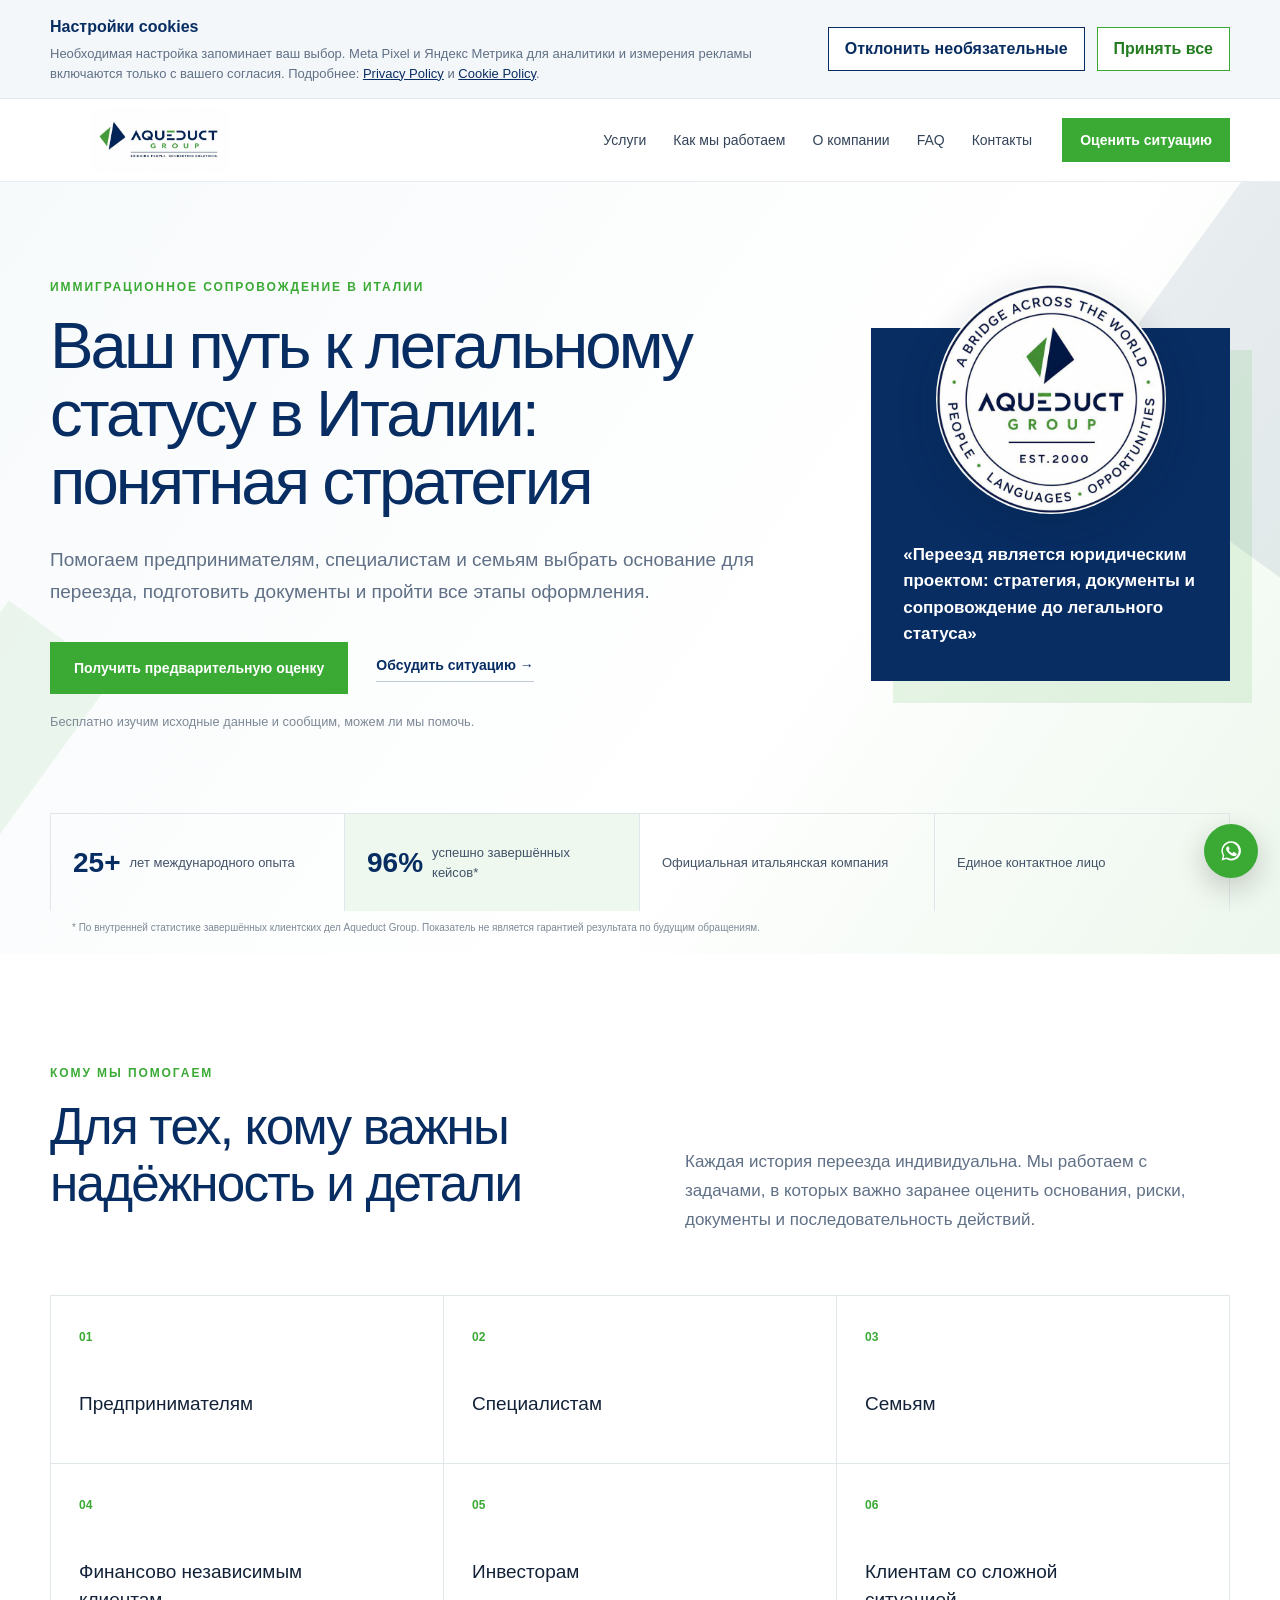
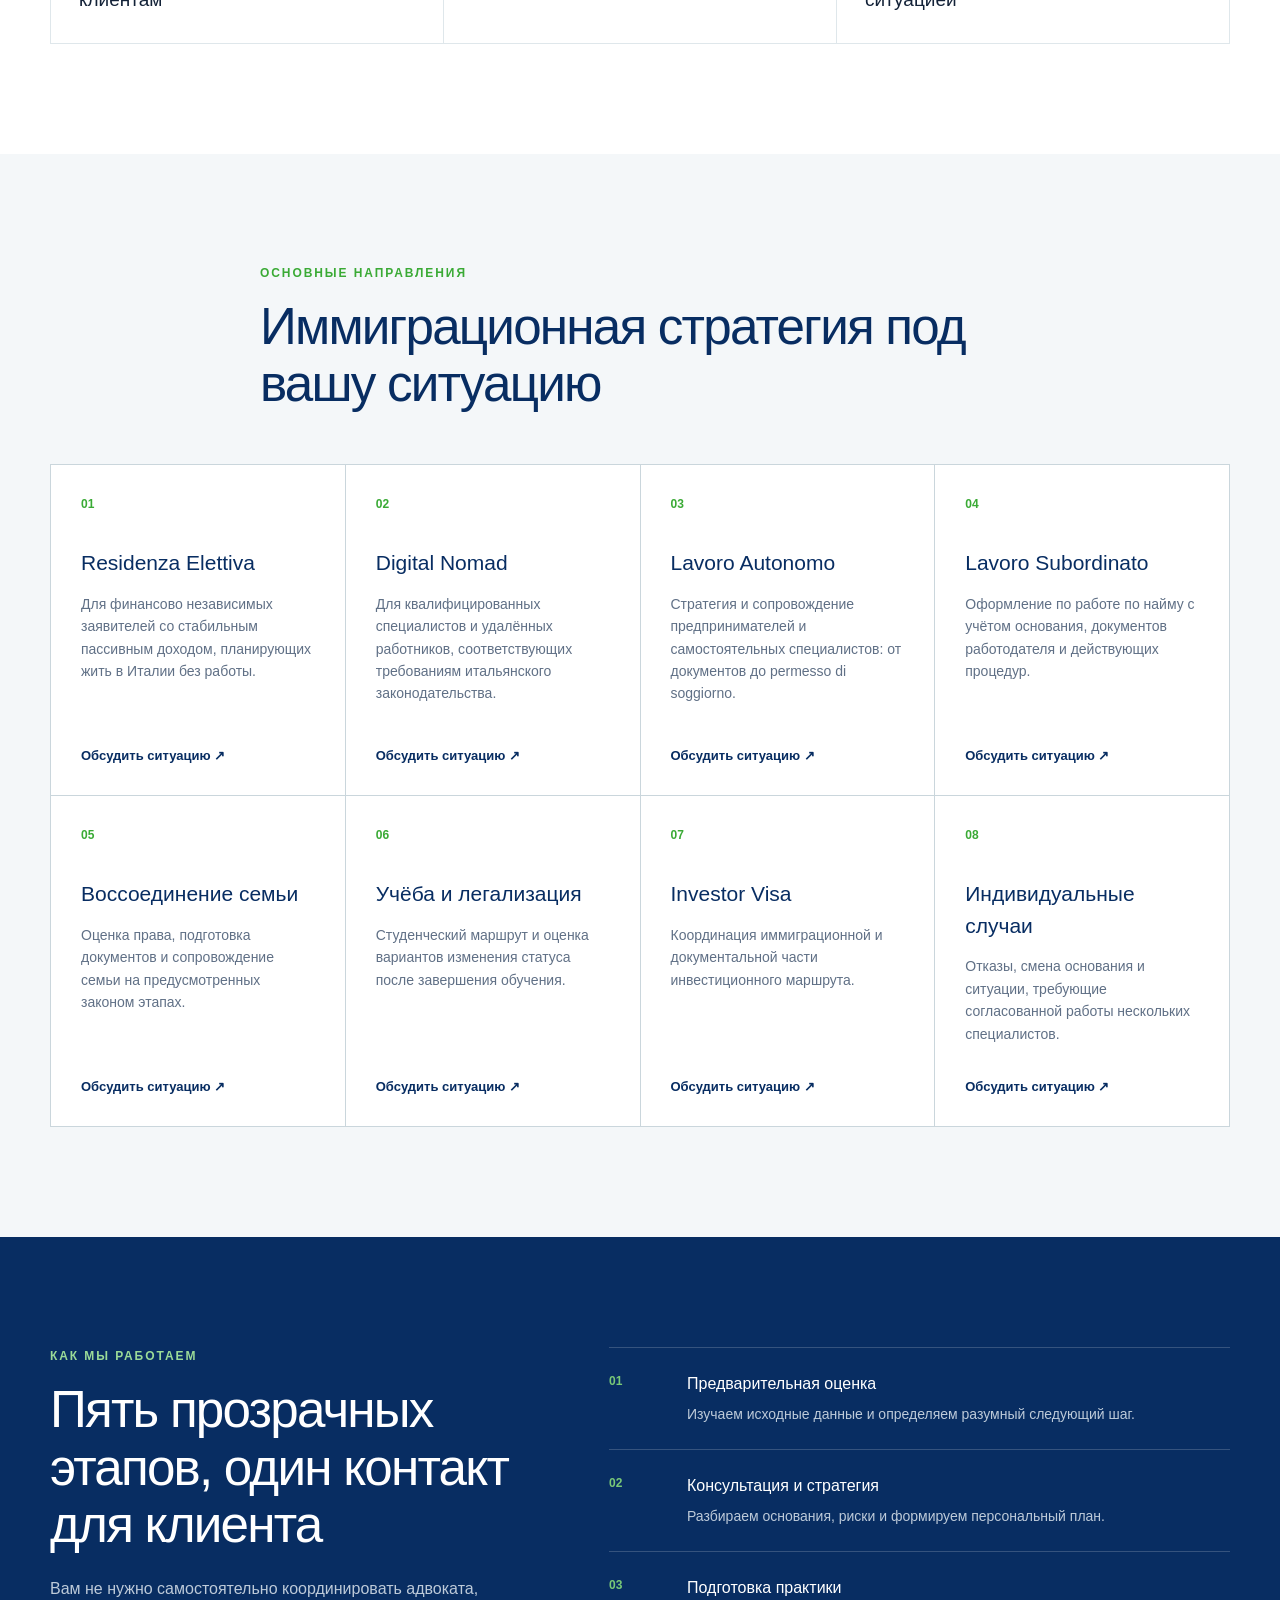
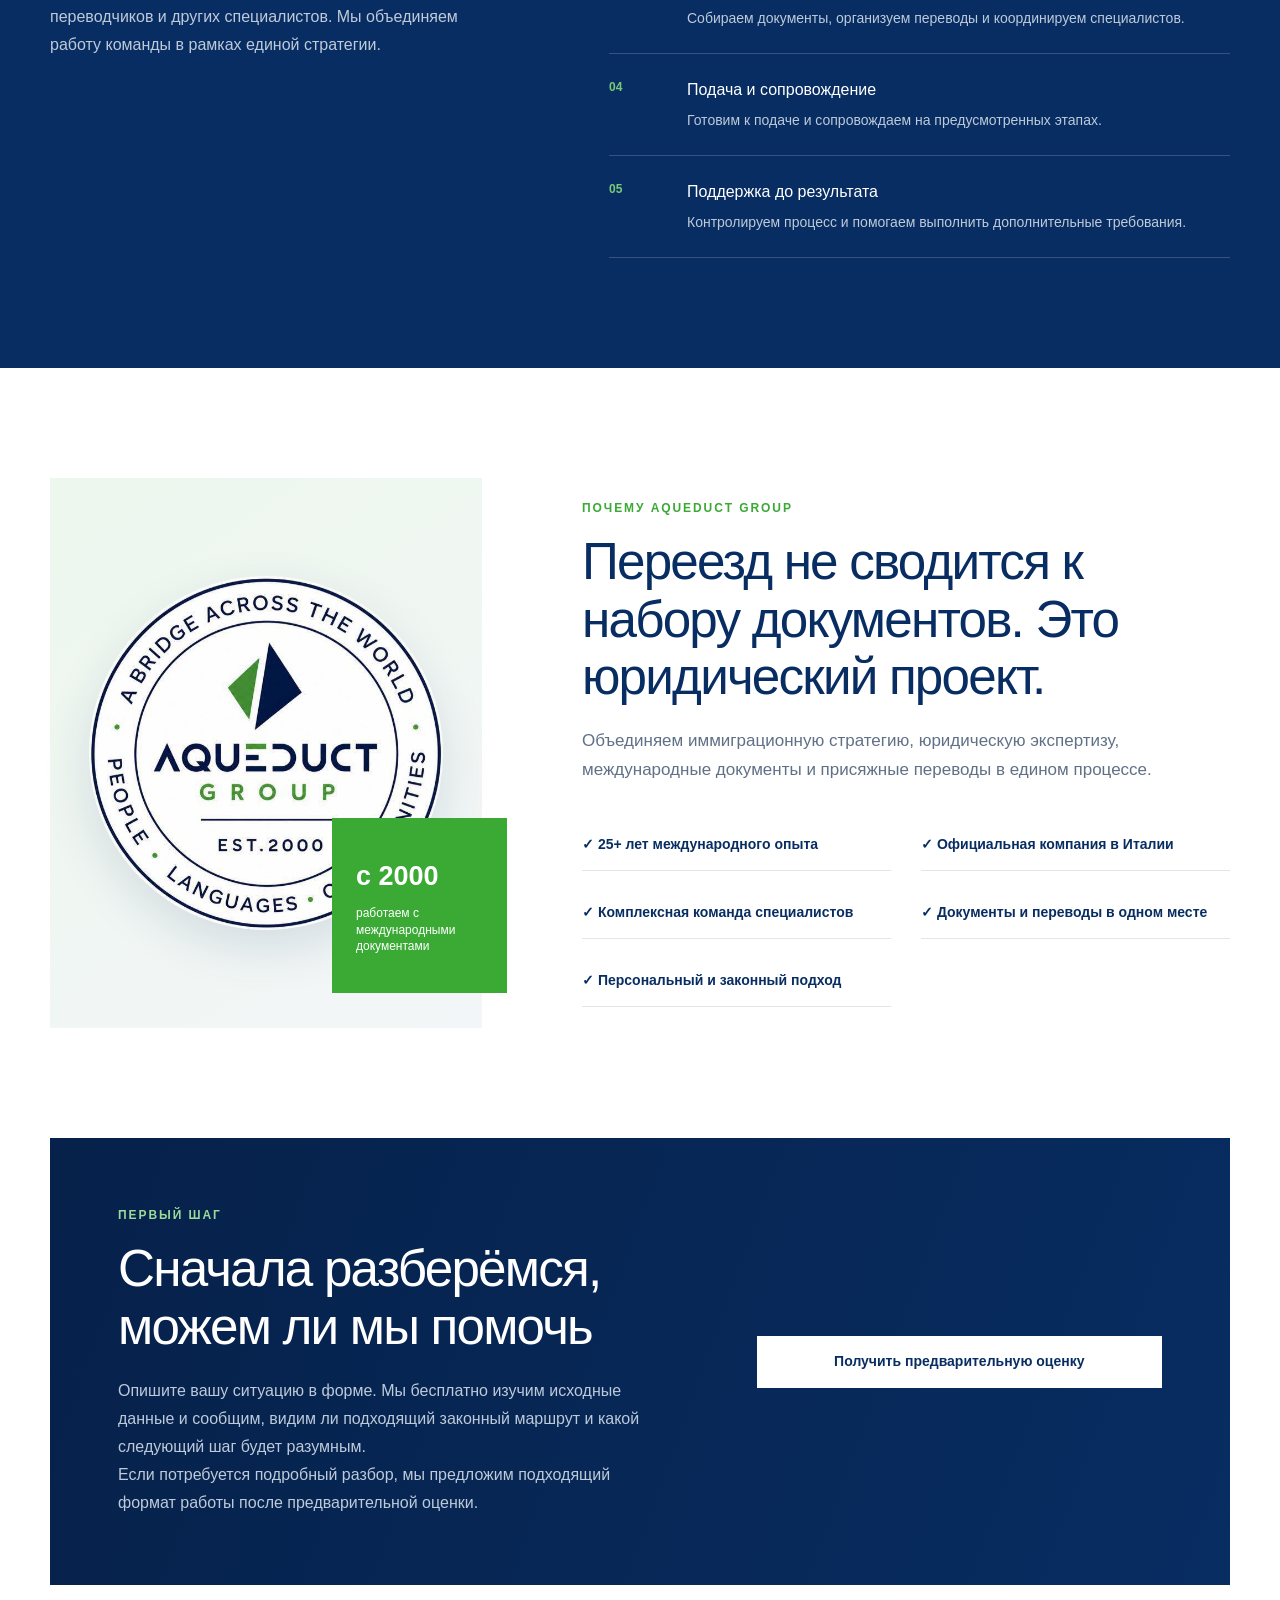
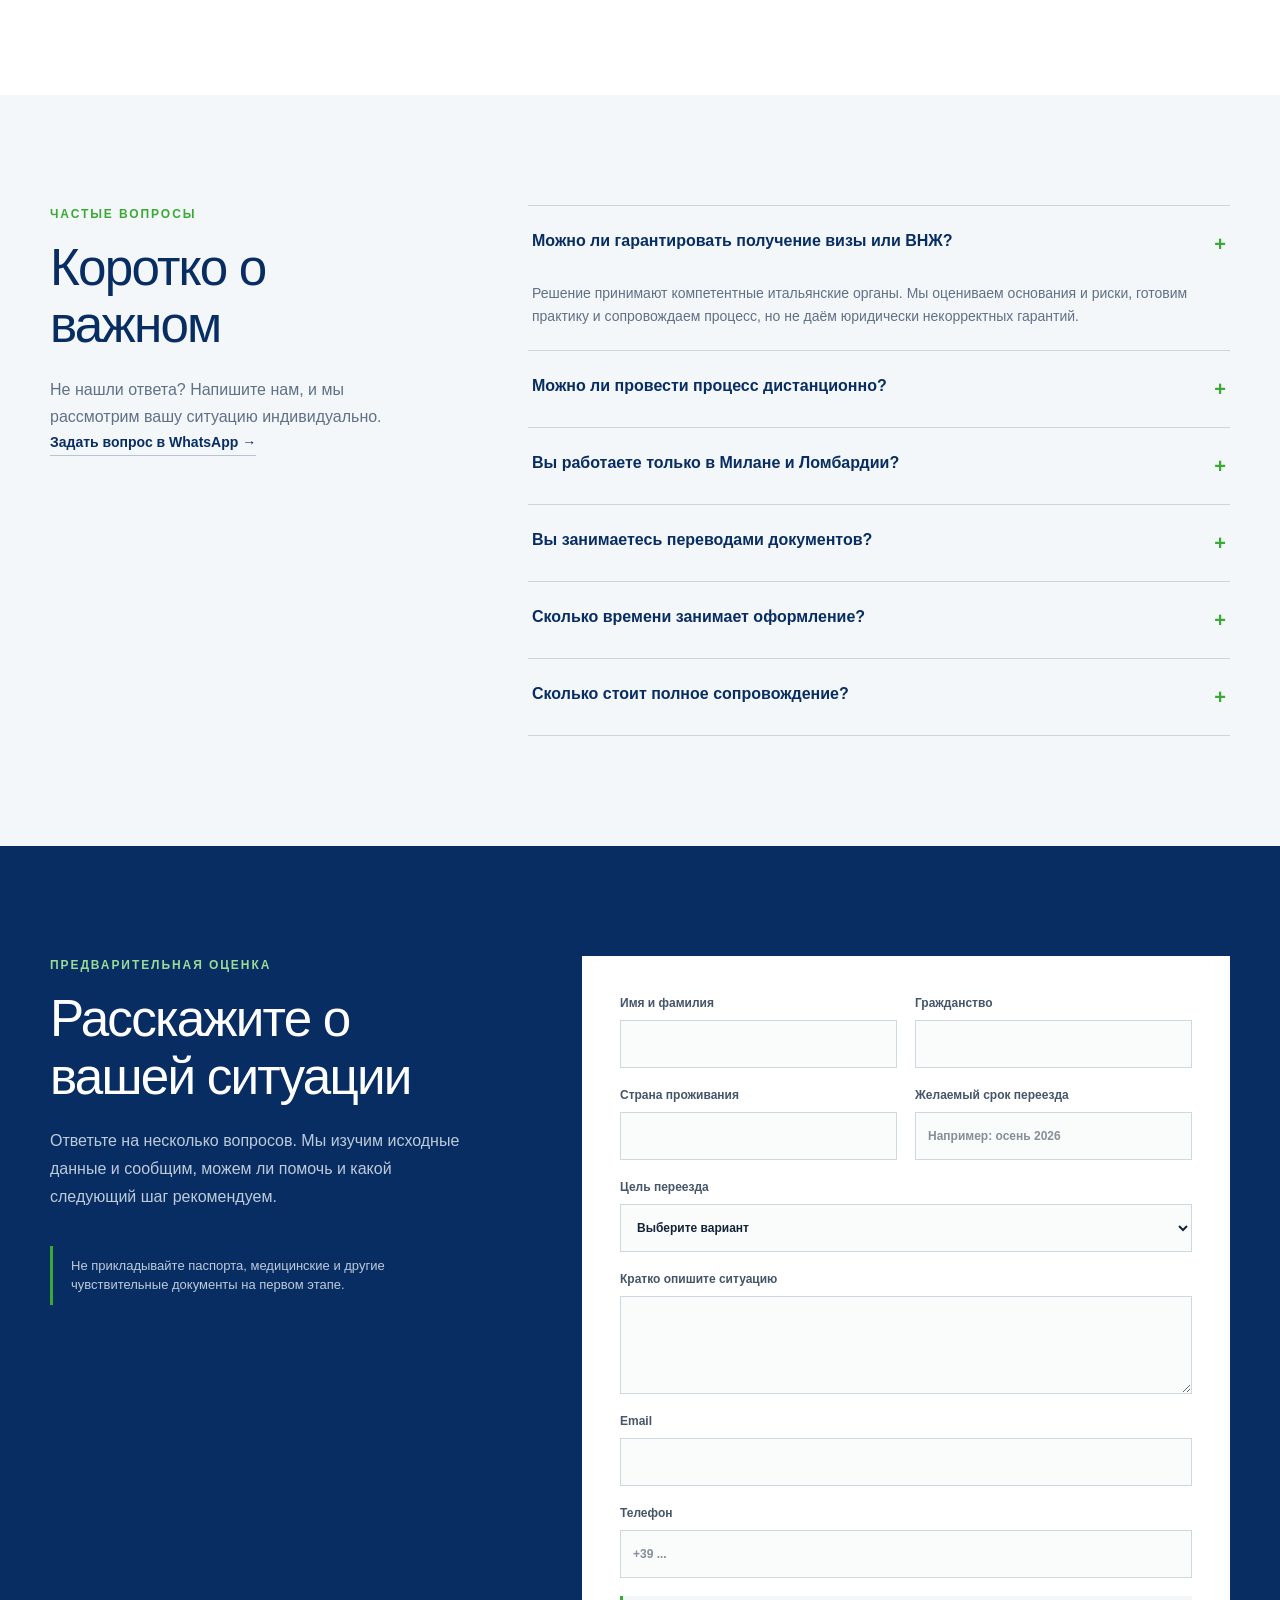
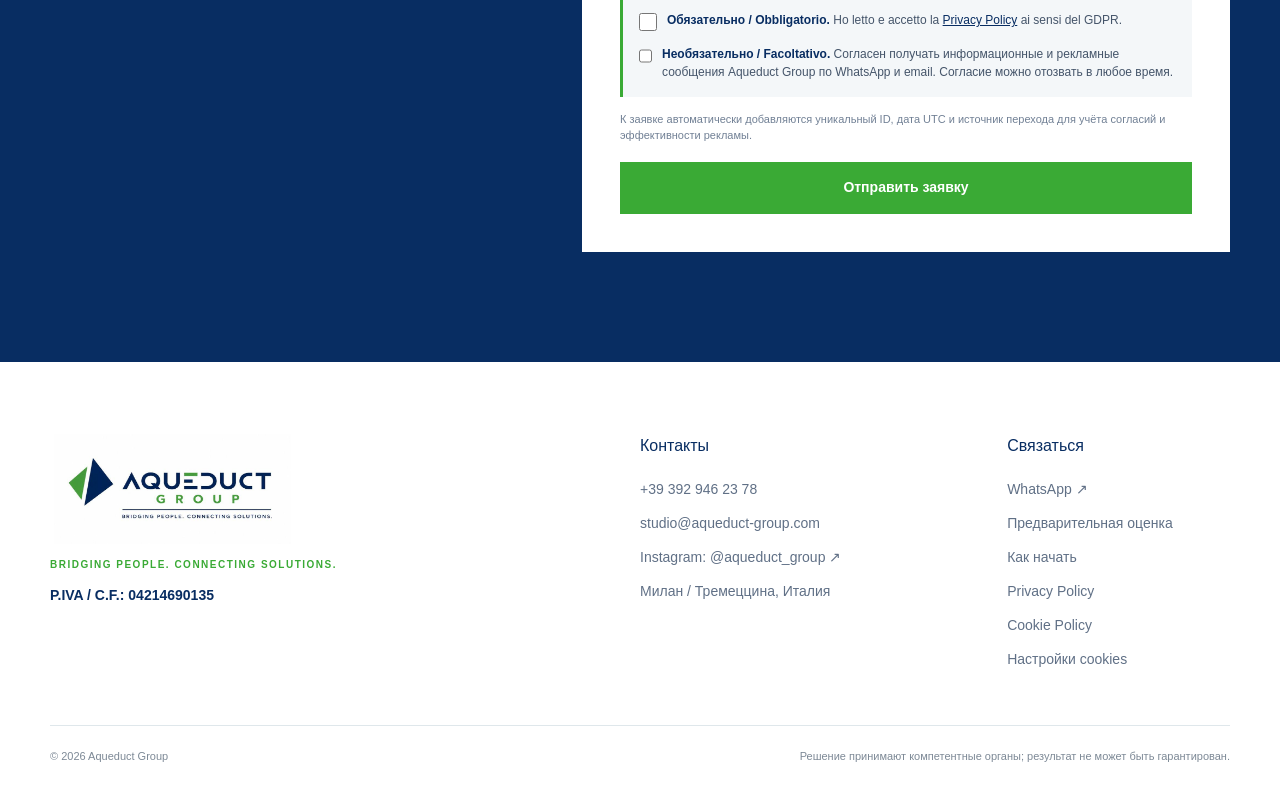
==== commit fe18c3dc: "Update index.html" ====
--- a/index.html
+++ b/index.html
@@ -1,4 +1,4 @@
-<!DOCTYPE html><html lang="ru"><head><meta charset="utf-8"><meta name="viewport" content="width=device-width, initial-scale=1"><link rel="preload" as="image" href="/aqueduct-logo-horizontal.jpg"><link rel="preload" as="image" href="/aqueduct-seal.jpg"><link rel="stylesheet" href="/_next/static/chunks/0q03mwoby-0p..css" data-precedence="next"><link rel="preload" as="script" fetchpriority="low" href="/_next/static/chunks/0ht900cau6_ur.js"><script src="/_next/static/chunks/0t2z5hkh7v~~b.js" async=""></script><script src="/_next/static/chunks/07lhk_q6pmm3r.js" async=""></script><script src="/_next/static/chunks/turbopack-0cek.dh0dqtgy.js" async=""></script><script src="/_next/static/chunks/0dbhjjzl8qfwv.js" async=""></script><script src="/_next/static/chunks/15.c3~0kke10f.js" async=""></script><title>ВНЖ и иммиграционное сопровождение в Италии | Aqueduct Group</title><meta name="description" content="Иммиграционное сопровождение в Италии для предпринимателей, специалистов и семей: стратегия, документы, переводы и поддержка на всех этапах."><meta name="codex-preview" content="development"><meta name="facebook-domain-verification" content="cz3ym15rkh00m2k5d0hv8cjs45vnof"><script id="meta-pixel">
+<!DOCTYPE html><html lang="ru"><head><meta charset="utf-8"><meta name="viewport" content="width=device-width, initial-scale=1"><link rel="preload" as="image" href="/aqueduct-logo-horizontal.jpg"><link rel="preload" as="image" href="/aqueduct-seal.jpg"><link rel="stylesheet" href="/_next/static/chunks/0q03mwoby-0p..css" data-precedence="next"><link rel="preload" as="script" fetchpriority="low" href="/_next/static/chunks/0ht900cau6_ur.js"><script src="/_next/static/chunks/0t2z5hkh7v~~b.js" async=""></script><script src="/_next/static/chunks/07lhk_q6pmm3r.js" async=""></script><script src="/_next/static/chunks/turbopack-0cek.dh0dqtgy.js" async=""></script><script src="/_next/static/chunks/0dbhjjzl8qfwv.js" async=""></script><script src="/_next/static/chunks/15.c3~0kke10f.js?v=20261008-1" async=""></script><title>ВНЖ и иммиграционное сопровождение в Италии | Aqueduct Group</title><meta name="description" content="Иммиграционное сопровождение в Италии для предпринимателей, специалистов и семей: стратегия, документы, переводы и поддержка на всех этапах."><meta name="codex-preview" content="development"><meta name="facebook-domain-verification" content="cz3ym15rkh00m2k5d0hv8cjs45vnof"><script id="meta-pixel">
 if(localStorage.getItem('aqueduct-cookie-consent')==='accepted'){
 !function(f,b,e,v,n,t,s){if(f.fbq)return;n=f.fbq=function(){n.callMethod?
 n.callMethod.apply(n,arguments):n.queue.push(arguments)};if(!f._fbq)f._fbq=n;
@@ -7,7 +7,6 @@
 (window,document,'script','https://connect.facebook.net/en_US/fbevents.js');
 fbq('init','1347046264078028');fbq('track','PageView');
 }</script><script id="yandex-metrika">
-if(localStorage.getItem('aqueduct-cookie-consent')==='accepted'){
 (function(m,e,t,r,i,k,a){
 m[i]=m[i]||function(){(m[i].a=m[i].a||[]).push(arguments)};
 m[i].l=1*new Date();
@@ -15,11 +14,17 @@
 k=e.createElement(t);a=e.getElementsByTagName(t)[0];k.async=1;k.src=r;a.parentNode.insertBefore(k,a);
 })(window,document,'script','https://mc.yandex.ru/metrika/tag.js?id=112388441','ym');
 ym(112388441,'init',{ssr:true,webvisor:true,clickmap:true,ecommerce:'dataLayer',referrer:document.referrer,url:location.href,accurateTrackBounce:true,trackLinks:true});
-}</script><script src="/_next/static/chunks/03~yq9q893hmn.js" nomodule=""></script><script>
+</script><script src="/_next/static/chunks/03~yq9q893hmn.js" nomodule=""></script><script>
 (function () {
   if (localStorage.getItem('cookieConsent') !== 'accepted') return;
 
+
+
+
   if (typeof window.ym === 'function') return;
+
+
+
 
   (function(m,e,t,r,i,k,a){
     m[i]=m[i]||function(){(m[i].a=m[i].a||[]).push(arguments)};
@@ -27,6 +32,9 @@
     k=e.createElement(t),a=e.getElementsByTagName(t)[0];
     k.async=1;k.src=r;a.parentNode.insertBefore(k,a);
   })(window,document,"script","https://mc.yandex.ru/metrika/tag.js","ym");
+
+
+
 
   ym(112388441,"init",{
     clickmap:true,
@@ -36,16 +44,23 @@
   });
 })();
 </script>
-</head><body><div hidden=""><!--$--><!--/$--></div><main><aside class="cookieNotice" aria-label="Настройки cookies"><div class="container cookieNoticeInner"><div><b>Настройки cookies</b><p>Необходимая настройка запоминает ваш выбор. Meta Pixel и Яндекс Метрика для аналитики и измерения рекламы включаются только с вашего согласия. Подробнее: <a href="/privacy-policy">Privacy Policy</a> и <a href="/cookie-policy">Cookie Policy</a>.</p></div><div class="cookieActions"><button class="cookieChoice">Отклонить необязательные</button><button class="cookieChoice accept">Принять все</button></div></div></aside><header><div class="container navwrap"><a class="logo" href="#top"><img src="/aqueduct-logo-horizontal.jpg" alt="Aqueduct Group"></a><button class="menubtn" aria-label="Открыть меню"><i></i><i></i><i></i></button><nav class=""><a href="#services">Услуги</a><a href="#process">Как мы работаем</a><a href="#about">О компании</a><a href="#faq">FAQ</a><a href="#contacts">Контакты</a></nav><a class="btn small desktop" href="#assessment">Оценить ситуацию</a></div></header><section class="hero" id="top"><div class="shape s1"></div><div class="shape s2"></div><div class="container heroGrid"><div><p class="eyebrow">Иммиграционное сопровождение в Италии</p><h1>Ваш путь к легальному статусу в Италии: понятная стратегия</h1><p class="lead">Помогаем предпринимателям, специалистам и семьям выбрать основание для переезда, подготовить документы и пройти все этапы оформления.</p><div class="actions"><a class="btn" href="#assessment">Получить предварительную оценку</a><a class="link" href="#consultation">Записаться на консультацию →</a></div><small>Бесплатно изучим исходные данные и сообщим, можем ли мы помочь.</small></div><aside><img src="/aqueduct-seal.jpg" alt="Aqueduct Group, с 2000 года"><blockquote>«Переезд является юридическим проектом: стратегия, документы и сопровождение до легального статуса»</blockquote></aside></div><div class="container trust"><span><b>25+</b> лет международного опыта</span><span class="successStat"><b>96%</b> успешно завершённых кейсов*</span><span>Официальная итальянская компания</span><span>Единое контактное лицо</span></div><p class="container successNote">* По внутренней статистике завершённых клиентских дел Aqueduct Group. Показатель не является гарантией результата по будущим обращениям.</p></section><section class="section audience"><div class="container split"><div><p class="eyebrow">Кому мы помогаем</p><h2>Для тех, кому важны надёжность и детали</h2></div><p>Каждая история переезда индивидуальна. Мы работаем с задачами, в которых важно заранее оценить основания, риски, документы и последовательность действий.</p></div><div class="container audienceGrid"><article><span>0<!-- -->1</span><h3>Предпринимателям</h3></article><article><span>0<!-- -->2</span><h3>Специалистам</h3></article><article><span>0<!-- -->3</span><h3>Семьям</h3></article><article><span>0<!-- -->4</span><h3>Финансово независимым клиентам</h3></article><article><span>0<!-- -->5</span><h3>Инвесторам</h3></article><article><span>0<!-- -->6</span><h3>Клиентам со сложной ситуацией</h3></article></div></section><section class="section services" id="services"><div class="container title"><p class="eyebrow">Основные направления</p><h2>Иммиграционная стратегия под вашу ситуацию</h2></div><div class="container serviceGrid"><article><span>0<!-- -->1</span><h3>Residenza Elettiva</h3><p>Для финансово независимых заявителей со стабильным пассивным доходом, планирующих жить в Италии без работы.</p><a href="#assessment">Обсудить ситуацию ↗</a></article><article><span>0<!-- -->2</span><h3>Digital Nomad</h3><p>Для квалифицированных специалистов и удалённых работников, соответствующих требованиям итальянского законодательства.</p><a href="#assessment">Обсудить ситуацию ↗</a></article><article><span>0<!-- -->3</span><h3>Lavoro Autonomo</h3><p>Стратегия и сопровождение предпринимателей и самостоятельных специалистов: от документов до permesso di soggiorno.</p><a href="#assessment">Обсудить ситуацию ↗</a></article><article><span>0<!-- -->4</span><h3>Lavoro Subordinato</h3><p>Оформление по работе по найму с учётом основания, документов работодателя и действующих процедур.</p><a href="#assessment">Обсудить ситуацию ↗</a></article><article><span>0<!-- -->5</span><h3>Воссоединение семьи</h3><p>Оценка права, подготовка документов и сопровождение семьи на предусмотренных законом этапах.</p><a href="#assessment">Обсудить ситуацию ↗</a></article><article><span>0<!-- -->6</span><h3>Учёба и легализация</h3><p>Студенческий маршрут и оценка вариантов изменения статуса после завершения обучения.</p><a href="#assessment">Обсудить ситуацию ↗</a></article><article><span>0<!-- -->7</span><h3>Investor Visa</h3><p>Координация иммиграционной и документальной части инвестиционного маршрута.</p><a href="#assessment">Обсудить ситуацию ↗</a></article><article><span>0<!-- -->8</span><h3>Индивидуальные случаи</h3><p>Отказы, смена основания и ситуации, требующие согласованной работы нескольких специалистов.</p><a href="#assessment">Обсудить ситуацию ↗</a></article></div></section><section class="section process" id="process"><div class="container processGrid"><div><p class="eyebrow pale">Как мы работаем</p><h2>Пять прозрачных этапов, один контакт для клиента</h2><p>Вам не нужно самостоятельно координировать адвоката, переводчиков и других специалистов. Мы объединяем работу команды в рамках единой стратегии.</p></div><ol><li><span>0<!-- -->1</span><div><h3>Предварительная оценка</h3><p>Изучаем исходные данные и определяем разумный следующий шаг.</p></div></li><li><span>0<!-- -->2</span><div><h3>Консультация и стратегия</h3><p>Разбираем основания, риски и формируем персональный план.</p></div></li><li><span>0<!-- -->3</span><div><h3>Подготовка практики</h3><p>Собираем документы, организуем переводы и координируем специалистов.</p></div></li><li><span>0<!-- -->4</span><div><h3>Подача и сопровождение</h3><p>Готовим к подаче и сопровождаем на предусмотренных этапах.</p></div></li><li><span>0<!-- -->5</span><div><h3>Поддержка до результата</h3><p>Контролируем процесс и помогаем выполнить дополнительные требования.</p></div></li></ol></div></section><section class="section why" id="about"><div class="container whyGrid"><div class="visual"><img src="/aqueduct-seal.jpg" alt="Aqueduct Group"><div><b>с 2000</b><span>работаем с международными документами</span></div></div><div><p class="eyebrow">Почему Aqueduct Group</p><h2>Переезд не сводится к набору документов. Это юридический проект.</h2><p class="bigcopy">Объединяем иммиграционную стратегию, юридическую экспертизу, международные документы и присяжные переводы в едином процессе.</p><div class="checks"><div>✓ <!-- -->25+ лет международного опыта</div><div>✓ <!-- -->Официальная компания в Италии</div><div>✓ <!-- -->Комплексная команда специалистов</div><div>✓ <!-- -->Документы и переводы в одном месте</div><div>✓ <!-- -->Персональный и законный подход</div></div></div></div></section><section class="consult" id="consultation"><div class="container consultCard"><div><p class="eyebrow pale">Консультация</p><h2>Первый шаг: понять реальную картину</h2><p>Разберём вашу ситуацию, основания, риски и последовательность действий. Вы получите персональный план и ответы на вопросы.</p></div><div class="prices"><div><span>Онлайн</span><b>200 €</b></div><div><span>Очно в Милане</span><b>300 €</b></div><a class="btn white" href="https://wa.me/393929462378?text=Здравствуйте!%20Хочу%20записаться%20на%20консультацию.">Записаться на консультацию</a></div></div></section><section class="section faq" id="faq"><div class="container faqGrid"><div><p class="eyebrow">Частые вопросы</p><h2>Коротко о важном</h2><p>Не нашли ответа? Напишите нам, и мы рассмотрим вашу ситуацию индивидуально.</p><a class="link" href="https://wa.me/393929462378">Задать вопрос в WhatsApp →</a></div><div class="accord"><details open=""><summary>Можно ли гарантировать получение визы или ВНЖ?<span>+</span></summary><p>Решение принимают компетентные итальянские органы. Мы оцениваем основания и риски, готовим практику и сопровождаем процесс, но не даём юридически некорректных гарантий.</p></details><details><summary>Можно ли провести процесс дистанционно?<span>+</span></summary><p>Значительную часть подготовки можно организовать дистанционно. Личное присутствие может потребоваться для подачи, биометрии и получения документов.</p></details><details><summary>Вы работаете только в Милане и Ломбардии?<span>+</span></summary><p>Мы сопровождаем проекты в разных регионах Италии. Формат зависит от конкретной процедуры и компетентного органа.</p></details><details><summary>Вы занимаетесь переводами документов?<span>+</span></summary><p>Да. Организуем профессиональные и присяжные переводы, апостиль и связанные процедуры легализации документов.</p></details><details><summary>Сколько времени занимает оформление?<span>+</span></summary><p>Срок зависит от основания, консульства, квестуры и готовности документов. Реалистичный ориентир обсуждается после анализа ситуации.</p></details><details><summary>Сколько стоит полное сопровождение?<span>+</span></summary><p>Стоимость зависит от основания, состава семьи и объёма работы. После консультации вы получите план и индивидуальное предложение.</p></details></div></div></section><section class="section assessment" id="assessment"><div class="container assessGrid"><div><p class="eyebrow pale">Предварительная оценка</p><h2>Расскажите о вашей ситуации</h2><p>Ответьте на несколько вопросов. Мы изучим исходные данные и сообщим, можем ли помочь и какой следующий шаг рекомендуем.</p><div class="notice">Не прикладывайте паспорта, медицинские и другие чувствительные документы на первом этапе.</div></div><form id="assessment-form" action="https://api.web3forms.com/submit" method="POST"><input type="hidden" name="access_key"><input type="hidden" name="subject"><input type="hidden" name="from_name"><div class="row"><label>Имя и фамилия<input required="" name="name"></label><label>Гражданство<input required="" name="citizenship"></label></div><div class="row"><label>Страна проживания<input required="" name="country"></label><label>Желаемый срок переезда<input placeholder="Например: осень 2026" name="timing"></label></div><label>Цель переезда<select name="goal" required=""><option value="" disabled="" selected="">Выберите вариант</option><option>Предпринимательство</option><option>Удалённая работа</option><option>Финансовая независимость</option><option>Воссоединение семьи</option><option>Учёба</option><option>Инвестиции</option><option>Нужна рекомендация</option></select></label><label>Кратко опишите ситуацию<textarea name="details" rows="4" required=""></textarea></label><label>Email<input type="email" required="" name="email"></label><label>Телефон<input type="tel" required="" name="phone" placeholder="+39 ..."></label><div class="consentGroup"><label class="consent"><input type="checkbox" required="" name="privacyConsent"><span><b>Обязательно / Obbligatorio.</b> Ho letto e accetto la <a href="/privacy-policy">Privacy Policy</a> ai sensi del GDPR.</span></label><label class="consent"><input type="checkbox" name="marketingConsent"><span><b>Необязательно / Facoltativo.</b> Согласен получать информационные и рекламные сообщения Aqueduct Group по WhatsApp и email. Согласие можно отозвать в любое время.</span></label></div><p class="formMeta">К заявке автоматически добавляются уникальный ID, дата UTC и источник перехода для учёта согласий и эффективности рекламы.</p><button class="btn full" type="submit">Отправить заявку</button><p id="form-status" aria-live="polite"></p></form></div></section><footer id="contacts"><div class="container footerGrid"><div><img src="/aqueduct-logo-horizontal.jpg" alt="Aqueduct Group"><p>Bridging People. Connecting Solutions.</p><span class="vat">P.IVA / C.F.: 04214690135</span></div><div><h3>Контакты</h3><a href="tel:+393929462378">+39 392 946 23 78</a><a href="mailto:studio@aqueduct-group.com">studio@aqueduct-group.com</a><a href="https://www.instagram.com/aqueduct_group">Instagram: @aqueduct_group ↗</a><span>Милан / Тремеццина, Италия</span></div><div><h3>Связаться</h3><a href="https://wa.me/393929462378">WhatsApp ↗</a><a href="#assessment">Предварительная оценка</a><a href="#consultation">Консультация</a><a href="/privacy-policy">Privacy Policy</a><a href="/cookie-policy">Cookie Policy</a><button class="cookie-settings">Настройки cookies</button></div></div><div class="container footBottom"><span>© 2026 Aqueduct Group</span><span>Решение принимают компетентные органы; результат не может быть гарантирован.</span></div></footer><a class="float" href="https://wa.me/393929462378" aria-label="WhatsApp" title="WhatsApp"><svg viewBox="0 0 32 32" aria-hidden="true" width="24" height="24" style="display:block"><path fill="currentColor" d="M16 3a12.7 12.7 0 0 0-10.9 19.2L3.4 28.5l6.5-1.7A12.8 12.8 0 1 0 16 3Zm0 23.2c-2 0-3.9-.5-5.6-1.5l-.4-.2-3.9 1 1-3.8-.3-.4A10.5 10.5 0 1 1 16 26.2Zm5.8-7.9c-.3-.2-1.9-.9-2.2-1-.3-.1-.5-.2-.7.2-.2.3-.8 1-.9 1.2-.2.2-.3.2-.7.1-1.8-.9-3-1.6-4.2-3.7-.3-.6.3-.5.9-1.7.1-.2 0-.4 0-.6l-1-2.4c-.3-.6-.5-.5-.7-.5h-.6c-.2 0-.6.1-.9.4-.3.3-1.2 1.2-1.2 2.9s1.2 3.3 1.4 3.6c.2.2 2.4 3.7 5.9 5.2.8.4 1.5.6 2 .7.8.3 1.6.2 2.2.1.7-.1 1.9-.8 2.2-1.5.3-.7.3-1.3.2-1.5-.1-.1-.4-.2-.7-.4Z"></path></svg></a></main><!--$--><!--/$--><script src="/_next/static/chunks/0ht900cau6_ur.js" id="_R_" async=""></script><script>(self.__next_f=self.__next_f||[]).push([0])</script><script>self.__next_f.push([1,"1:\"$Sreact.fragment\"\n2:I[39756,[\"/_next/static/chunks/0dbhjjzl8qfwv.js\"],\"default\"]\n3:I[37457,[\"/_next/static/chunks/0dbhjjzl8qfwv.js\"],\"default\"]\n4:I[47257,[\"/_next/static/chunks/0dbhjjzl8qfwv.js\"],\"ClientPageRoot\"]\n5:I[31713,[\"/_next/static/chunks/0dbhjjzl8qfwv.js\",\"/_next/static/chunks/15.c3~0kke10f.js\"],\"default\"]\n8:I[97367,[\"/_next/static/chunks/0dbhjjzl8qfwv.js\"],\"OutletBoundary\"]\n9:\"$Sreact.suspense\"\nb:I[97367,[\"/_next/static/chunks/0dbhjjzl8qfwv.js\"],\"ViewportBoundary\"]\nd:I[97367,[\"/_next/static/chunks/0dbhjjzl8qfwv.js\"],\"MetadataBoundary\"]\nf:I[68027,[\"/_next/static/chunks/0dbhjjzl8qfwv.js\"],\"default\",1]\n:HL[\"/_next/static/chunks/0q03mwoby-0p..css\",\"style\"]\n"])</script><script>self.__next_f.push([1,"0:{\"P\":null,\"c\":[\"\",\"\"],\"q\":\"\",\"i\":false,\"f\":[[[\"\",{\"children\":[\"__PAGE__\",{}]},\"$undefined\",\"$undefined\",16],[[\"$\",\"$1\",\"c\",{\"children\":[[[\"$\",\"link\",\"0\",{\"rel\":\"stylesheet\",\"href\":\"/_next/static/chunks/0q03mwoby-0p..css\",\"precedence\":\"next\",\"crossOrigin\":\"$undefined\",\"nonce\":\"$undefined\"}],[\"$\",\"script\",\"script-0\",{\"src\":\"/_next/static/chunks/0dbhjjzl8qfwv.js\",\"async\":true,\"nonce\":\"$undefined\"}]],[\"$\",\"html\",null,{\"lang\":\"ru\",\"children\":[[\"$\",\"head\",null,{\"children\":[[\"$\",\"script\",null,{\"id\":\"meta-pixel\",\"dangerouslySetInnerHTML\":{\"__html\":\"\\nif(localStorage.getItem('aqueduct-cookie-consent')==='accepted'){\\n!function(f,b,e,v,n,t,s){if(f.fbq)return;n=f.fbq=function(){n.callMethod?\\nn.callMethod.apply(n,arguments):n.queue.push(arguments)};if(!f._fbq)f._fbq=n;\\nn.push=n;n.loaded=!0;n.version='2.0';n.queue=[];t=b.createElement(e);t.async=!0;\\nt.src=v;s=b.getElementsByTagName(e)[0];s.parentNode.insertBefore(t,s)}\\n(window,document,'script','https://connect.facebook.net/en_US/fbevents.js');\\nfbq('init','1347046264078028');fbq('track','PageView');\\n}\"}}],[\"$\",\"script\",null,{\"id\":\"yandex-metrika\",\"dangerouslySetInnerHTML\":{\"__html\":\"\\nif(localStorage.getItem('aqueduct-cookie-consent')==='accepted'){\\n(function(m,e,t,r,i,k,a){\\nm[i]=m[i]||function(){(m[i].a=m[i].a||[]).push(arguments)};\\nm[i].l=1*new Date();\\nfor(var j=0;j\u003cdocument.scripts.length;j++){if(document.scripts[j].src===r){return;}}\\nk=e.createElement(t);a=e.getElementsByTagName(t)[0];k.async=1;k.src=r;a.parentNode.insertBefore(k,a);\\n})(window,document,'script','https://mc.yandex.ru/metrika/tag.js?id=112388441','ym');\\nym(112388441,'init',{ssr:true,webvisor:true,clickmap:true,ecommerce:'dataLayer',referrer:document.referrer,url:location.href,accurateTrackBounce:true,trackLinks:true});\\n}\"}}]]}],[\"$\",\"body\",null,{\"children\":[\"$\",\"$L2\",null,{\"parallelRouterKey\":\"children\",\"error\":\"$undefined\",\"errorStyles\":\"$undefined\",\"errorScripts\":\"$undefined\",\"template\":[\"$\",\"$L3\",null,{}],\"templateStyles\":\"$undefined\",\"templateScripts\":\"$undefined\",\"notFound\":[[[\"$\",\"title\",null,{\"children\":\"404: This page could not be found.\"}],[\"$\",\"div\",null,{\"style\":{\"fontFamily\":\"system-ui,\\\"Segoe UI\\\",Roboto,Helvetica,Arial,sans-serif,\\\"Apple Color Emoji\\\",\\\"Segoe UI Emoji\\\"\",\"height\":\"100vh\",\"textAlign\":\"center\",\"display\":\"flex\",\"flexDirection\":\"column\",\"alignItems\":\"center\",\"justifyContent\":\"center\"},\"children\":[\"$\",\"div\",null,{\"children\":[[\"$\",\"style\",null,{\"dangerouslySetInnerHTML\":{\"__html\":\"body{color:#000;background:#fff;margin:0}.next-error-h1{border-right:1px solid rgba(0,0,0,.3)}@media (prefers-color-scheme:dark){body{color:#fff;background:#000}.next-error-h1{border-right:1px solid rgba(255,255,255,.3)}}\"}}],[\"$\",\"h1\",null,{\"className\":\"next-error-h1\",\"style\":{\"display\":\"inline-block\",\"margin\":\"0 20px 0 0\",\"padding\":\"0 23px 0 0\",\"fontSize\":24,\"fontWeight\":500,\"verticalAlign\":\"top\",\"lineHeight\":\"49px\"},\"children\":404}],[\"$\",\"div\",null,{\"style\":{\"display\":\"inline-block\"},\"children\":[\"$\",\"h2\",null,{\"style\":{\"fontSize\":14,\"fontWeight\":400,\"lineHeight\":\"49px\",\"margin\":0},\"children\":\"This page could not be found.\"}]}]]}]}]],[]],\"forbidden\":\"$undefined\",\"unauthorized\":\"$undefined\"}]}]]}]]}],{\"children\":[[\"$\",\"$1\",\"c\",{\"children\":[[\"$\",\"$L4\",null,{\"Component\":\"$5\",\"serverProvidedParams\":{\"searchParams\":{},\"params\":{},\"promises\":[\"$@6\",\"$@7\"]}}],[[\"$\",\"script\",\"script-0\",{\"src\":\"/_next/static/chunks/15.c3~0kke10f.js\",\"async\":true,\"nonce\":\"$undefined\"}]],[\"$\",\"$L8\",null,{\"children\":[\"$\",\"$9\",null,{\"name\":\"Next.MetadataOutlet\",\"children\":\"$@a\"}]}]]}],{},null,false,null]},null,false,null],[\"$\",\"$1\",\"h\",{\"children\":[null,[\"$\",\"$Lb\",null,{\"children\":\"$Lc\"}],[\"$\",\"div\",null,{\"hidden\":true,\"children\":[\"$\",\"$Ld\",null,{\"children\":[\"$\",\"$9\",null,{\"name\":\"Next.Metadata\",\"children\":\"$Le\"}]}]}],null]}],false]],\"m\":\"$undefined\",\"G\":[\"$f\",[[\"$\",\"link\",\"0\",{\"rel\":\"stylesheet\",\"href\":\"/_next/static/chunks/0q03mwoby-0p..css\",\"precedence\":\"next\",\"crossOrigin\":\"$undefined\",\"nonce\":\"$undefined\"}]]],\"S\":true,\"h\":null,\"s\":\"$undefined\",\"l\":\"$undefined\",\"p\":\"$undefined\",\"d\":\"$undefined\",\"b\":\"f8EX0NcoDriMHl08ZJi0y\"}\n"])</script><script>self.__next_f.push([1,"6:{}\n7:\"$0:f:0:1:1:children:0:props:children:0:props:serverProvidedParams:params\"\n"])</script><script>self.__next_f.push([1,"c:[[\"$\",\"meta\",\"0\",{\"charSet\":\"utf-8\"}],[\"$\",\"meta\",\"1\",{\"name\":\"viewport\",\"content\":\"width=device-width, initial-scale=1\"}]]\n"])</script><script>self.__next_f.push([1,"a:null\ne:[[\"$\",\"title\",\"0\",{\"children\":\"ВНЖ и иммиграционное сопровождение в Италии | Aqueduct Group\"}],[\"$\",\"meta\",\"1\",{\"name\":\"description\",\"content\":\"Иммиграционное сопровождение в Италии для предпринимателей, специалистов и семей: стратегия, документы, переводы и поддержка на всех этапах.\"}],[\"$\",\"meta\",\"2\",{\"name\":\"codex-preview\",\"content\":\"development\"}],[\"$\",\"meta\",\"3\",{\"name\":\"facebook-domain-verification\",\"content\":\"cz3ym15rkh00m2k5d0hv8cjs45vnof\"}]]\n"])</script>
+</head><body><div hidden=""><!--$--><!--/$--></div><main><aside class="cookieNotice" aria-label="Настройки cookies"><div class="container cookieNoticeInner"><div><b>Настройки cookies</b><p>Необходимая настройка запоминает ваш выбор. Meta Pixel и Яндекс Метрика для аналитики и измерения рекламы включаются только с вашего согласия. Подробнее: <a href="/privacy-policy">Privacy Policy</a> и <a href="/cookie-policy">Cookie Policy</a>.</p></div><div class="cookieActions"><button class="cookieChoice">Отклонить необязательные</button><button class="cookieChoice accept">Принять все</button></div></div></aside><header><div class="container navwrap"><a class="logo" href="#top"><img src="/aqueduct-logo-horizontal.jpg" alt="Aqueduct Group"></a><button class="menubtn" aria-label="Открыть меню"><i></i><i></i><i></i></button><nav class=""><a href="#services">Услуги</a><a href="#process">Как мы работаем</a><a href="#about">О компании</a><a href="#faq">FAQ</a><a href="#contacts">Контакты</a></nav><a class="btn small desktop" href="#assessment">Оценить ситуацию</a></div></header><section class="hero" id="top"><div class="shape s1"></div><div class="shape s2"></div><div class="container heroGrid"><div><p class="eyebrow">Иммиграционное сопровождение в Италии</p><h1>Ваш путь к легальному статусу в Италии: понятная стратегия</h1><p class="lead">Помогаем предпринимателям, специалистам и семьям выбрать основание для переезда, подготовить документы и пройти все этапы оформления.</p><div class="actions"><a class="btn" href="#assessment">Получить предварительную оценку</a><a class="link" href="#assessment">Обсудить ситуацию →</a></div><small>Бесплатно изучим исходные данные и сообщим, можем ли мы помочь.</small></div><aside><img src="/aqueduct-seal.jpg" alt="Aqueduct Group, с 2000 года"><blockquote>«Переезд является юридическим проектом: стратегия, документы и сопровождение до легального статуса»</blockquote></aside></div><div class="container trust"><span><b>25+</b> лет международного опыта</span><span class="successStat"><b>96%</b> успешно завершённых кейсов*</span><span>Официальная итальянская компания</span><span>Единое контактное лицо</span></div><p class="container successNote">* По внутренней статистике завершённых клиентских дел Aqueduct Group. Показатель не является гарантией результата по будущим обращениям.</p></section><section class="section audience"><div class="container split"><div><p class="eyebrow">Кому мы помогаем</p><h2>Для тех, кому важны надёжность и детали</h2></div><p>Каждая история переезда индивидуальна. Мы работаем с задачами, в которых важно заранее оценить основания, риски, документы и последовательность действий.</p></div><div class="container audienceGrid"><article><span>0<!-- -->1</span><h3>Предпринимателям</h3></article><article><span>0<!-- -->2</span><h3>Специалистам</h3></article><article><span>0<!-- -->3</span><h3>Семьям</h3></article><article><span>0<!-- -->4</span><h3>Финансово независимым клиентам</h3></article><article><span>0<!-- -->5</span><h3>Инвесторам</h3></article><article><span>0<!-- -->6</span><h3>Клиентам со сложной ситуацией</h3></article></div></section><section class="section services" id="services"><div class="container title"><p class="eyebrow">Основные направления</p><h2>Иммиграционная стратегия под вашу ситуацию</h2></div><div class="container serviceGrid"><article><span>0<!-- -->1</span><h3>Residenza Elettiva</h3><p>Для финансово независимых заявителей со стабильным пассивным доходом, планирующих жить в Италии без работы.</p><a href="#assessment">Обсудить ситуацию ↗</a></article><article><span>0<!-- -->2</span><h3>Digital Nomad</h3><p>Для квалифицированных специалистов и удалённых работников, соответствующих требованиям итальянского законодательства.</p><a href="#assessment">Обсудить ситуацию ↗</a></article><article><span>0<!-- -->3</span><h3>Lavoro Autonomo</h3><p>Стратегия и сопровождение предпринимателей и самостоятельных специалистов: от документов до permesso di soggiorno.</p><a href="#assessment">Обсудить ситуацию ↗</a></article><article><span>0<!-- -->4</span><h3>Lavoro Subordinato</h3><p>Оформление по работе по найму с учётом основания, документов работодателя и действующих процедур.</p><a href="#assessment">Обсудить ситуацию ↗</a></article><article><span>0<!-- -->5</span><h3>Воссоединение семьи</h3><p>Оценка права, подготовка документов и сопровождение семьи на предусмотренных законом этапах.</p><a href="#assessment">Обсудить ситуацию ↗</a></article><article><span>0<!-- -->6</span><h3>Учёба и легализация</h3><p>Студенческий маршрут и оценка вариантов изменения статуса после завершения обучения.</p><a href="#assessment">Обсудить ситуацию ↗</a></article><article><span>0<!-- -->7</span><h3>Investor Visa</h3><p>Координация иммиграционной и документальной части инвестиционного маршрута.</p><a href="#assessment">Обсудить ситуацию ↗</a></article><article><span>0<!-- -->8</span><h3>Индивидуальные случаи</h3><p>Отказы, смена основания и ситуации, требующие согласованной работы нескольких специалистов.</p><a href="#assessment">Обсудить ситуацию ↗</a></article></div></section><section class="section process" id="process"><div class="container processGrid"><div><p class="eyebrow pale">Как мы работаем</p><h2>Пять прозрачных этапов, один контакт для клиента</h2><p>Вам не нужно самостоятельно координировать адвоката, переводчиков и других специалистов. Мы объединяем работу команды в рамках единой стратегии.</p></div><ol><li><span>0<!-- -->1</span><div><h3>Предварительная оценка</h3><p>Изучаем исходные данные и определяем разумный следующий шаг.</p></div></li><li><span>0<!-- -->2</span><div><h3>Консультация и стратегия</h3><p>Разбираем основания, риски и формируем персональный план.</p></div></li><li><span>0<!-- -->3</span><div><h3>Подготовка практики</h3><p>Собираем документы, организуем переводы и координируем специалистов.</p></div></li><li><span>0<!-- -->4</span><div><h3>Подача и сопровождение</h3><p>Готовим к подаче и сопровождаем на предусмотренных этапах.</p></div></li><li><span>0<!-- -->5</span><div><h3>Поддержка до результата</h3><p>Контролируем процесс и помогаем выполнить дополнительные требования.</p></div></li></ol></div></section><section class="section why" id="about"><div class="container whyGrid"><div class="visual"><img src="/aqueduct-seal.jpg" alt="Aqueduct Group"><div><b>с 2000</b><span>работаем с международными документами</span></div></div><div><p class="eyebrow">Почему Aqueduct Group</p><h2>Переезд не сводится к набору документов. Это юридический проект.</h2><p class="bigcopy">Объединяем иммиграционную стратегию, юридическую экспертизу, международные документы и присяжные переводы в едином процессе.</p><div class="checks"><div>✓ <!-- -->25+ лет международного опыта</div><div>✓ <!-- -->Официальная компания в Италии</div><div>✓ <!-- -->Комплексная команда специалистов</div><div>✓ <!-- -->Документы и переводы в одном месте</div><div>✓ <!-- -->Персональный и законный подход</div></div></div></div></section><section class="consult" id="consultation"><div class="container consultCard"><div><p class="eyebrow pale">Первый шаг</p><h2>Сначала разберёмся, можем ли мы помочь</h2><p>Опишите вашу ситуацию в форме. Мы бесплатно изучим исходные данные и сообщим, видим ли подходящий законный маршрут и какой следующий шаг будет разумным.</p><p>Если потребуется подробный разбор, мы предложим подходящий формат работы после предварительной оценки.</p></div><div class="prices"><a class="btn white" href="#assessment">Получить предварительную оценку</a></div></div></section><section class="section faq" id="faq"><div class="container faqGrid"><div><p class="eyebrow">Частые вопросы</p><h2>Коротко о важном</h2><p>Не нашли ответа? Напишите нам, и мы рассмотрим вашу ситуацию индивидуально.</p><a class="link" href="https://wa.me/393929462378">Задать вопрос в WhatsApp →</a></div><div class="accord"><details open=""><summary>Можно ли гарантировать получение визы или ВНЖ?<span>+</span></summary><p>Решение принимают компетентные итальянские органы. Мы оцениваем основания и риски, готовим практику и сопровождаем процесс, но не даём юридически некорректных гарантий.</p></details><details><summary>Можно ли провести процесс дистанционно?<span>+</span></summary><p>Значительную часть подготовки можно организовать дистанционно. Личное присутствие может потребоваться для подачи, биометрии и получения документов.</p></details><details><summary>Вы работаете только в Милане и Ломбардии?<span>+</span></summary><p>Мы сопровождаем проекты в разных регионах Италии. Формат зависит от конкретной процедуры и компетентного органа.</p></details><details><summary>Вы занимаетесь переводами документов?<span>+</span></summary><p>Да. Организуем профессиональные и присяжные переводы, апостиль и связанные процедуры легализации документов.</p></details><details><summary>Сколько времени занимает оформление?<span>+</span></summary><p>Срок зависит от основания, консульства, квестуры и готовности документов. Реалистичный ориентир обсуждается после анализа ситуации.</p></details><details><summary>Сколько стоит полное сопровождение?<span>+</span></summary><p>Стоимость зависит от основания, состава семьи и объёма работы. После консультации вы получите план и индивидуальное предложение.</p></details></div></div></section><section class="section assessment" id="assessment"><div class="container assessGrid"><div><p class="eyebrow pale">Предварительная оценка</p><h2>Расскажите о вашей ситуации</h2><p>Ответьте на несколько вопросов. Мы изучим исходные данные и сообщим, можем ли помочь и какой следующий шаг рекомендуем.</p><div class="notice">Не прикладывайте паспорта, медицинские и другие чувствительные документы на первом этапе.</div></div><form id="assessment-form" action="https://api.web3forms.com/submit" method="POST"><input type="hidden" name="access_key"><input type="hidden" name="subject"><input type="hidden" name="from_name"><div class="row"><label>Имя и фамилия<input required="" name="name"></label><label>Гражданство<input required="" name="citizenship"></label></div><div class="row"><label>Страна проживания<input required="" name="country"></label><label>Желаемый срок переезда<input placeholder="Например: осень 2026" name="timing"></label></div><label>Цель переезда<select name="goal" required=""><option value="" disabled="" selected="">Выберите вариант</option><option>Предпринимательство</option><option>Удалённая работа</option><option>Финансовая независимость</option><option>Воссоединение семьи</option><option>Учёба</option><option>Инвестиции</option><option>Нужна рекомендация</option></select></label><label>Кратко опишите ситуацию<textarea name="details" rows="4" required=""></textarea></label><label>Email<input type="email" required="" name="email"></label><label>Телефон<input type="tel" required="" name="phone" placeholder="+39 ..."></label><div class="consentGroup"><label class="consent"><input type="checkbox" required="" name="privacyConsent"><span><b>Обязательно / Obbligatorio.</b> Ho letto e accetto la <a href="/privacy-policy">Privacy Policy</a> ai sensi del GDPR.</span></label><label class="consent"><input type="checkbox" name="marketingConsent"><span><b>Необязательно / Facoltativo.</b> Согласен получать информационные и рекламные сообщения Aqueduct Group по WhatsApp и email. Согласие можно отозвать в любое время.</span></label></div><p class="formMeta">К заявке автоматически добавляются уникальный ID, дата UTC и источник перехода для учёта согласий и эффективности рекламы.</p><button class="btn full" type="submit">Отправить заявку</button><p id="form-status" aria-live="polite"></p></form></div></section><footer id="contacts"><div class="container footerGrid"><div><img src="/aqueduct-logo-horizontal.jpg" alt="Aqueduct Group"><p>Bridging People. Connecting Solutions.</p><span class="vat">P.IVA / C.F.: 04214690135</span></div><div><h3>Контакты</h3><a href="tel:+393929462378">+39 392 946 23 78</a><a href="mailto:studio@aqueduct-group.com">studio@aqueduct-group.com</a><a href="https://www.instagram.com/aqueduct_group">Instagram: @aqueduct_group ↗</a><span>Милан / Тремеццина, Италия</span></div><div><h3>Связаться</h3><a href="https://wa.me/393929462378">WhatsApp ↗</a><a href="#assessment">Предварительная оценка</a><a href="#consultation">Как начать</a><a href="/privacy-policy">Privacy Policy</a><a href="/cookie-policy">Cookie Policy</a><button class="cookie-settings">Настройки cookies</button></div></div><div class="container footBottom"><span>© 2026 Aqueduct Group</span><span>Решение принимают компетентные органы; результат не может быть гарантирован.</span></div></footer><a class="float" href="https://wa.me/393929462378" aria-label="WhatsApp" title="WhatsApp"><svg viewBox="0 0 32 32" aria-hidden="true" width="24" height="24" style="display:block"><path fill="currentColor" d="M16 3a12.7 12.7 0 0 0-10.9 19.2L3.4 28.5l6.5-1.7A12.8 12.8 0 1 0 16 3Zm0 23.2c-2 0-3.9-.5-5.6-1.5l-.4-.2-3.9 1 1-3.8-.3-.4A10.5 10.5 0 1 1 16 26.2Zm5.8-7.9c-.3-.2-1.9-.9-2.2-1-.3-.1-.5-.2-.7.2-.2.3-.8 1-.9 1.2-.2.2-.3.2-.7.1-1.8-.9-3-1.6-4.2-3.7-.3-.6.3-.5.9-1.7.1-.2 0-.4 0-.6l-1-2.4c-.3-.6-.5-.5-.7-.5h-.6c-.2 0-.6.1-.9.4-.3.3-1.2 1.2-1.2 2.9s1.2 3.3 1.4 3.6c.2.2 2.4 3.7 5.9 5.2.8.4 1.5.6 2 .7.8.3 1.6.2 2.2.1.7-.1 1.9-.8 2.2-1.5.3-.7.3-1.3.2-1.5-.1-.1-.4-.2-.7-.4Z"></path></svg></a></main><!--$--><!--/$--><script src="/_next/static/chunks/0ht900cau6_ur.js" id="_R_" async=""></script><script>(self.__next_f=self.__next_f||[]).push([0])</script><script>self.__next_f.push([1,"1:\"$Sreact.fragment\"\n2:I[39756,[\"/_next/static/chunks/0dbhjjzl8qfwv.js\"],\"default\"]\n3:I[37457,[\"/_next/static/chunks/0dbhjjzl8qfwv.js\"],\"default\"]\n4:I[47257,[\"/_next/static/chunks/0dbhjjzl8qfwv.js\"],\"ClientPageRoot\"]\n5:I[31713,[\"/_next/static/chunks/0dbhjjzl8qfwv.js\",\"/_next/static/chunks/15.c3~0kke10f.js?v=20261008-1\"],\"default\"]\n8:I[97367,[\"/_next/static/chunks/0dbhjjzl8qfwv.js\"],\"OutletBoundary\"]\n9:\"$Sreact.suspense\"\nb:I[97367,[\"/_next/static/chunks/0dbhjjzl8qfwv.js\"],\"ViewportBoundary\"]\nd:I[97367,[\"/_next/static/chunks/0dbhjjzl8qfwv.js\"],\"MetadataBoundary\"]\nf:I[68027,[\"/_next/static/chunks/0dbhjjzl8qfwv.js\"],\"default\",1]\n:HL[\"/_next/static/chunks/0q03mwoby-0p..css\",\"style\"]\n"])</script><script>self.__next_f.push([1,"0:{\"P\":null,\"c\":[\"\",\"\"],\"q\":\"\",\"i\":false,\"f\":[[[\"\",{\"children\":[\"__PAGE__\",{}]},\"$undefined\",\"$undefined\",16],[[\"$\",\"$1\",\"c\",{\"children\":[[[\"$\",\"link\",\"0\",{\"rel\":\"stylesheet\",\"href\":\"/_next/static/chunks/0q03mwoby-0p..css\",\"precedence\":\"next\",\"crossOrigin\":\"$undefined\",\"nonce\":\"$undefined\"}],[\"$\",\"script\",\"script-0\",{\"src\":\"/_next/static/chunks/0dbhjjzl8qfwv.js\",\"async\":true,\"nonce\":\"$undefined\"}]],[\"$\",\"html\",null,{\"lang\":\"ru\",\"children\":[[\"$\",\"head\",null,{\"children\":[[\"$\",\"script\",null,{\"id\":\"meta-pixel\",\"dangerouslySetInnerHTML\":{\"__html\":\"\\nif(localStorage.getItem('aqueduct-cookie-consent')==='accepted'){\\n!function(f,b,e,v,n,t,s){if(f.fbq)return;n=f.fbq=function(){n.callMethod?\\nn.callMethod.apply(n,arguments):n.queue.push(arguments)};if(!f._fbq)f._fbq=n;\\nn.push=n;n.loaded=!0;n.version='2.0';n.queue=[];t=b.createElement(e);t.async=!0;\\nt.src=v;s=b.getElementsByTagName(e)[0];s.parentNode.insertBefore(t,s)}\\n(window,document,'script','https://connect.facebook.net/en_US/fbevents.js');\\nfbq('init','1347046264078028');fbq('track','PageView');\\n}\"}}],[\"$\",\"script\",null,{\"id\":\"yandex-metrika\",\"dangerouslySetInnerHTML\":{\"__html\":\"\\nif(localStorage.getItem('aqueduct-cookie-consent')==='accepted'){\\n(function(m,e,t,r,i,k,a){\\nm[i]=m[i]||function(){(m[i].a=m[i].a||[]).push(arguments)};\\nm[i].l=1*new Date();\\nfor(var j=0;j\u003cdocument.scripts.length;j++){if(document.scripts[j].src===r){return;}}\\nk=e.createElement(t);a=e.getElementsByTagName(t)[0];k.async=1;k.src=r;a.parentNode.insertBefore(k,a);\\n})(window,document,'script','https://mc.yandex.ru/metrika/tag.js?id=112388441','ym');\\nym(112388441,'init',{ssr:true,webvisor:true,clickmap:true,ecommerce:'dataLayer',referrer:document.referrer,url:location.href,accurateTrackBounce:true,trackLinks:true});\\n}\"}}]]}],[\"$\",\"body\",null,{\"children\":[\"$\",\"$L2\",null,{\"parallelRouterKey\":\"children\",\"error\":\"$undefined\",\"errorStyles\":\"$undefined\",\"errorScripts\":\"$undefined\",\"template\":[\"$\",\"$L3\",null,{}],\"templateStyles\":\"$undefined\",\"templateScripts\":\"$undefined\",\"notFound\":[[[\"$\",\"title\",null,{\"children\":\"404: This page could not be found.\"}],[\"$\",\"div\",null,{\"style\":{\"fontFamily\":\"system-ui,\\\"Segoe UI\\\",Roboto,Helvetica,Arial,sans-serif,\\\"Apple Color Emoji\\\",\\\"Segoe UI Emoji\\\"\",\"height\":\"100vh\",\"textAlign\":\"center\",\"display\":\"flex\",\"flexDirection\":\"column\",\"alignItems\":\"center\",\"justifyContent\":\"center\"},\"children\":[\"$\",\"div\",null,{\"children\":[[\"$\",\"style\",null,{\"dangerouslySetInnerHTML\":{\"__html\":\"body{color:#000;background:#fff;margin:0}.next-error-h1{border-right:1px solid rgba(0,0,0,.3)}@media (prefers-color-scheme:dark){body{color:#fff;background:#000}.next-error-h1{border-right:1px solid rgba(255,255,255,.3)}}\"}}],[\"$\",\"h1\",null,{\"className\":\"next-error-h1\",\"style\":{\"display\":\"inline-block\",\"margin\":\"0 20px 0 0\",\"padding\":\"0 23px 0 0\",\"fontSize\":24,\"fontWeight\":500,\"verticalAlign\":\"top\",\"lineHeight\":\"49px\"},\"children\":404}],[\"$\",\"div\",null,{\"style\":{\"display\":\"inline-block\"},\"children\":[\"$\",\"h2\",null,{\"style\":{\"fontSize\":14,\"fontWeight\":400,\"lineHeight\":\"49px\",\"margin\":0},\"children\":\"This page could not be found.\"}]}]]}]}]],[]],\"forbidden\":\"$undefined\",\"unauthorized\":\"$undefined\"}]}]]}]]}],{\"children\":[[\"$\",\"$1\",\"c\",{\"children\":[[\"$\",\"$L4\",null,{\"Component\":\"$5\",\"serverProvidedParams\":{\"searchParams\":{},\"params\":{},\"promises\":[\"$@6\",\"$@7\"]}}],[[\"$\",\"script\",\"script-0\",{\"src\":\"/_next/static/chunks/15.c3~0kke10f.js?v=20261008-1\",\"async\":true,\"nonce\":\"$undefined\"}]],[\"$\",\"$L8\",null,{\"children\":[\"$\",\"$9\",null,{\"name\":\"Next.MetadataOutlet\",\"children\":\"$@a\"}]}]]}],{},null,false,null]},null,false,null],[\"$\",\"$1\",\"h\",{\"children\":[null,[\"$\",\"$Lb\",null,{\"children\":\"$Lc\"}],[\"$\",\"div\",null,{\"hidden\":true,\"children\":[\"$\",\"$Ld\",null,{\"children\":[\"$\",\"$9\",null,{\"name\":\"Next.Metadata\",\"children\":\"$Le\"}]}]}],null]}],false]],\"m\":\"$undefined\",\"G\":[\"$f\",[[\"$\",\"link\",\"0\",{\"rel\":\"stylesheet\",\"href\":\"/_next/static/chunks/0q03mwoby-0p..css\",\"precedence\":\"next\",\"crossOrigin\":\"$undefined\",\"nonce\":\"$undefined\"}]]],\"S\":true,\"h\":null,\"s\":\"$undefined\",\"l\":\"$undefined\",\"p\":\"$undefined\",\"d\":\"$undefined\",\"b\":\"f8EX0NcoDriMHl08ZJi0y\"}\n"])</script><script>self.__next_f.push([1,"6:{}\n7:\"$0:f:0:1:1:children:0:props:children:0:props:serverProvidedParams:params\"\n"])</script><script>self.__next_f.push([1,"c:[[\"$\",\"meta\",\"0\",{\"charSet\":\"utf-8\"}],[\"$\",\"meta\",\"1\",{\"name\":\"viewport\",\"content\":\"width=device-width, initial-scale=1\"}]]\n"])</script><script>self.__next_f.push([1,"a:null\ne:[[\"$\",\"title\",\"0\",{\"children\":\"ВНЖ и иммиграционное сопровождение в Италии | Aqueduct Group\"}],[\"$\",\"meta\",\"1\",{\"name\":\"description\",\"content\":\"Иммиграционное сопровождение в Италии для предпринимателей, специалистов и семей: стратегия, документы, переводы и поддержка на всех этапах.\"}],[\"$\",\"meta\",\"2\",{\"name\":\"codex-preview\",\"content\":\"development\"}],[\"$\",\"meta\",\"3\",{\"name\":\"facebook-domain-verification\",\"content\":\"cz3ym15rkh00m2k5d0hv8cjs45vnof\"}]]\n"])</script>
 <script id="web3forms-handler">
 (function(){
   var STORAGE_KEY='aqueduct-attribution-v1';
   var MAX_AGE=90*24*60*60*1000;
 
+
+
+
   function clean(value){return (value||'').trim();}
   function consentAccepted(){
-    return localStorage.getItem('aqueduct-cookie-consent')==='accepted' ||
-           localStorage.getItem('cookieConsent')==='accepted';
+    try {
+      return window.localStorage.getItem('aqueduct-cookie-consent')==='accepted' ||
+             window.localStorage.getItem('cookieConsent')==='accepted';
+    } catch (e) {
+      return false;
+    }
   }
   function currentAttribution(){
     var params=new URLSearchParams(location.search);
@@ -59,12 +74,18 @@
     var fbclid=clean(params.get('fbclid'));
     var gclid=clean(params.get('gclid'));
 
+
+
+
     if(!source&&yclid){source='yandex';medium=medium||'cpc';}
     if(!source&&fbclid){
       source=/instagram/i.test(referrer)?'instagram':'facebook';
       medium=medium||'paid_social';
     }
     if(!source&&gclid){source='google';medium=medium||'cpc';}
+
+
+
 
     if(!source&&referrer!=='direct'){
       try{
@@ -80,6 +101,9 @@
         }
       }catch(e){}
     }
+
+
+
 
     return {
       source:source||'direct',
@@ -118,9 +142,15 @@
     return saved||current;
   }
 
+
+
+
   var initialAttribution=resolveAttribution();
   var form=document.getElementById('assessment-form');
   if(!form) return;
+
+
+
 
   form.addEventListener('submit',async function(e){
     e.preventDefault();
@@ -131,9 +161,15 @@
     if(btn){btn.disabled=true;btn.textContent='Отправляем…';}
     if(status) status.textContent='';
 
+
+
+
     try{
       var attribution=resolveAttribution()||initialAttribution;
       var data=new FormData(form);
+      data.set('access_key','bfe9305d-f7c6-4213-a6e9-f174d8bb33d2');
+      data.set('subject','Новая заявка - Aqueduct Group');
+      data.set('from_name','Aqueduct Group - заявка с сайта');
       data.set('Source',attribution.source||'direct');
       data.set('Medium',attribution.medium||'none');
       data.set('Campaign',attribution.campaign||'none');
@@ -148,6 +184,9 @@
       data.set('source_url',location.href);
       data.set('submitted_at_utc',new Date().toISOString());
 
+
+
+
       var res=await fetch('https://api.web3forms.com/submit',{
         method:'POST',
         body:data,
@@ -155,6 +194,9 @@
       });
       var json=await res.json();
       if(!res.ok||!json.success) throw new Error(json.message||'Ошибка отправки');
+
+
+
 
       if(typeof window.ym==='function'){
         window.ym(112388441,'reachGoal','aqueduct_form_submit');
